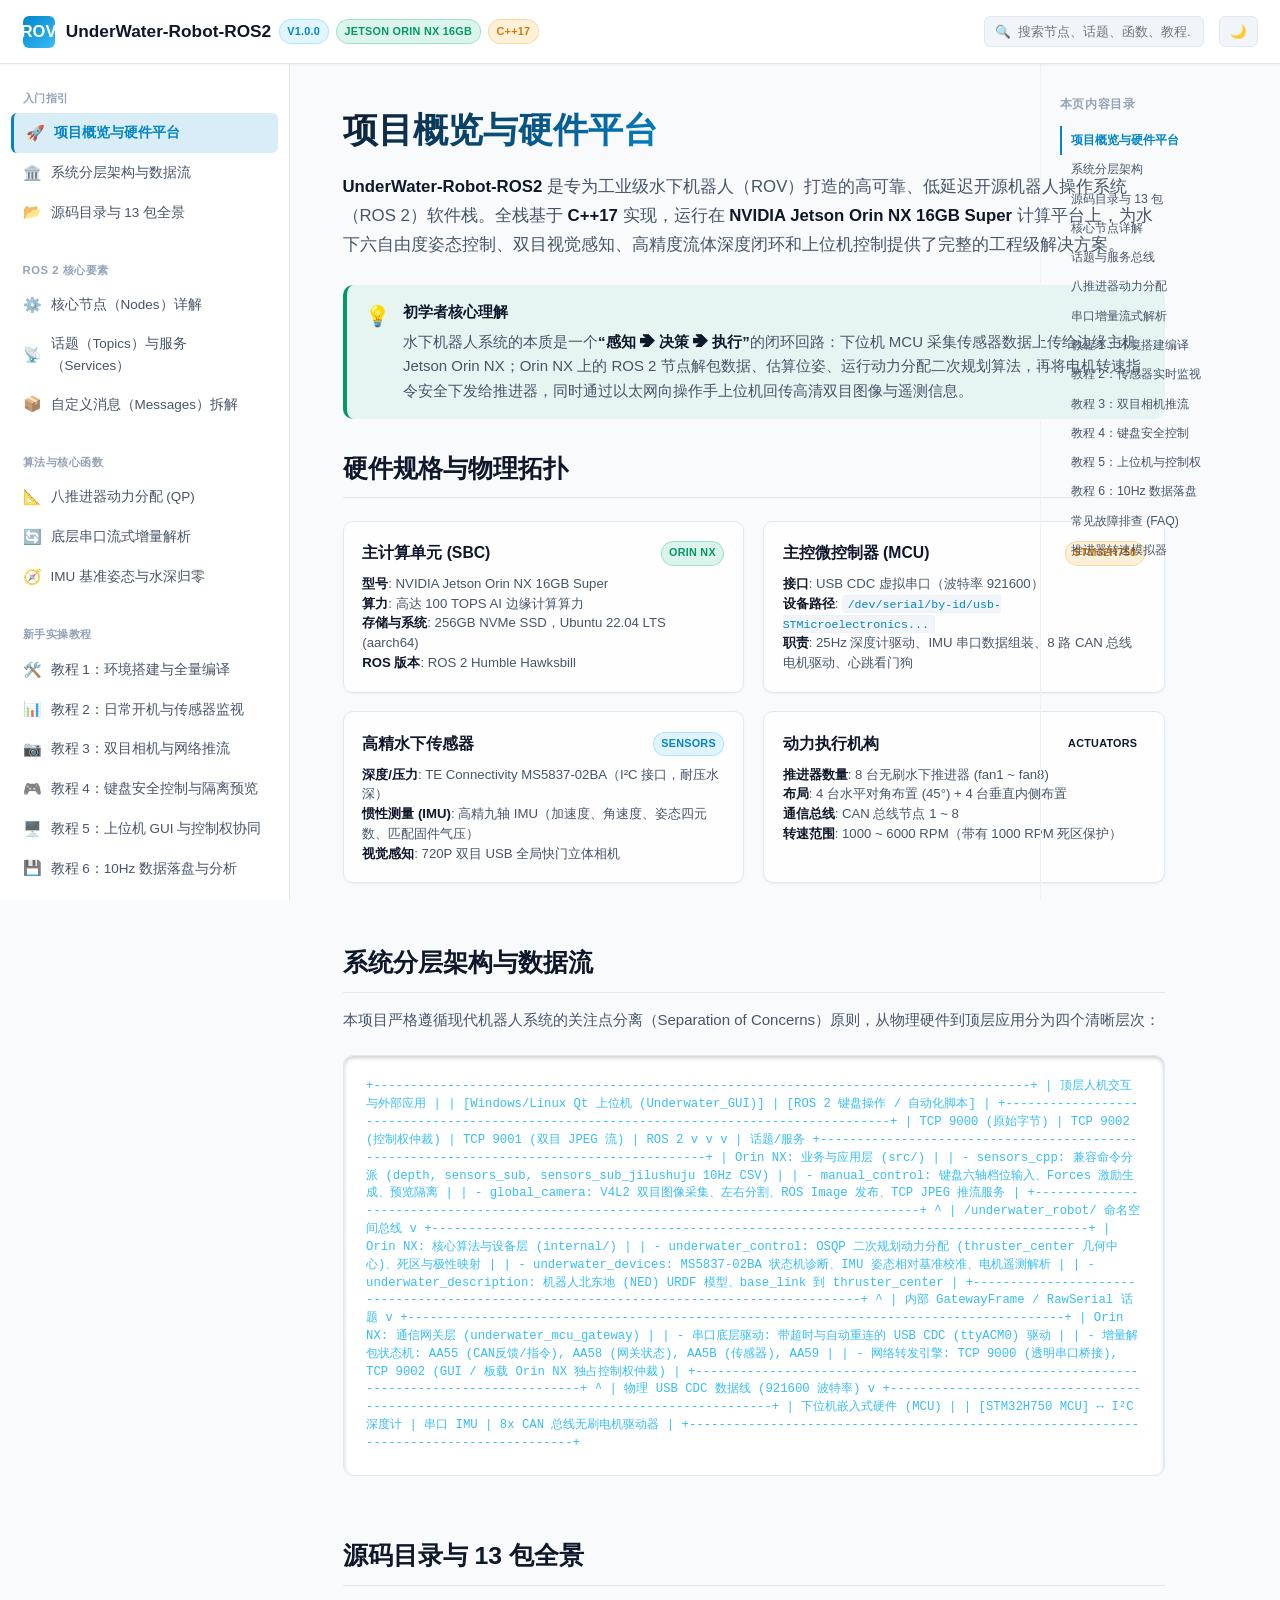
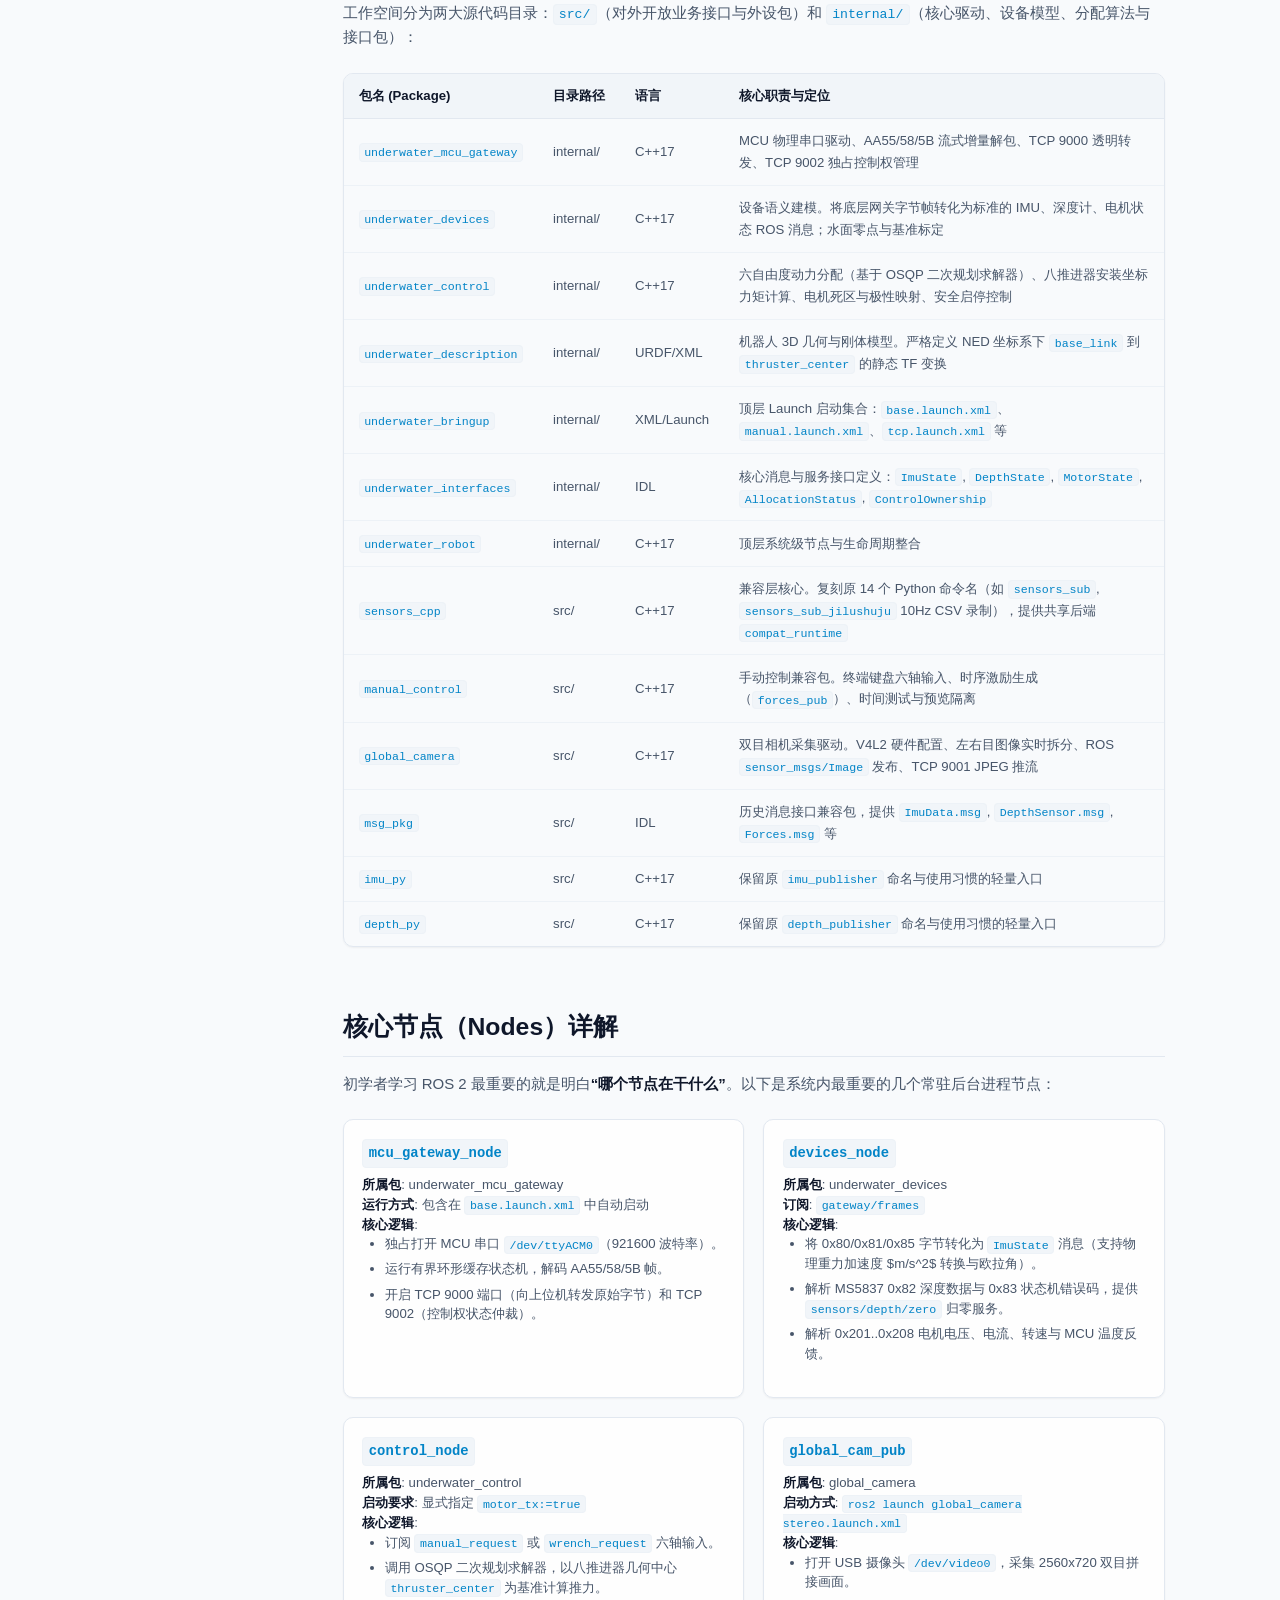
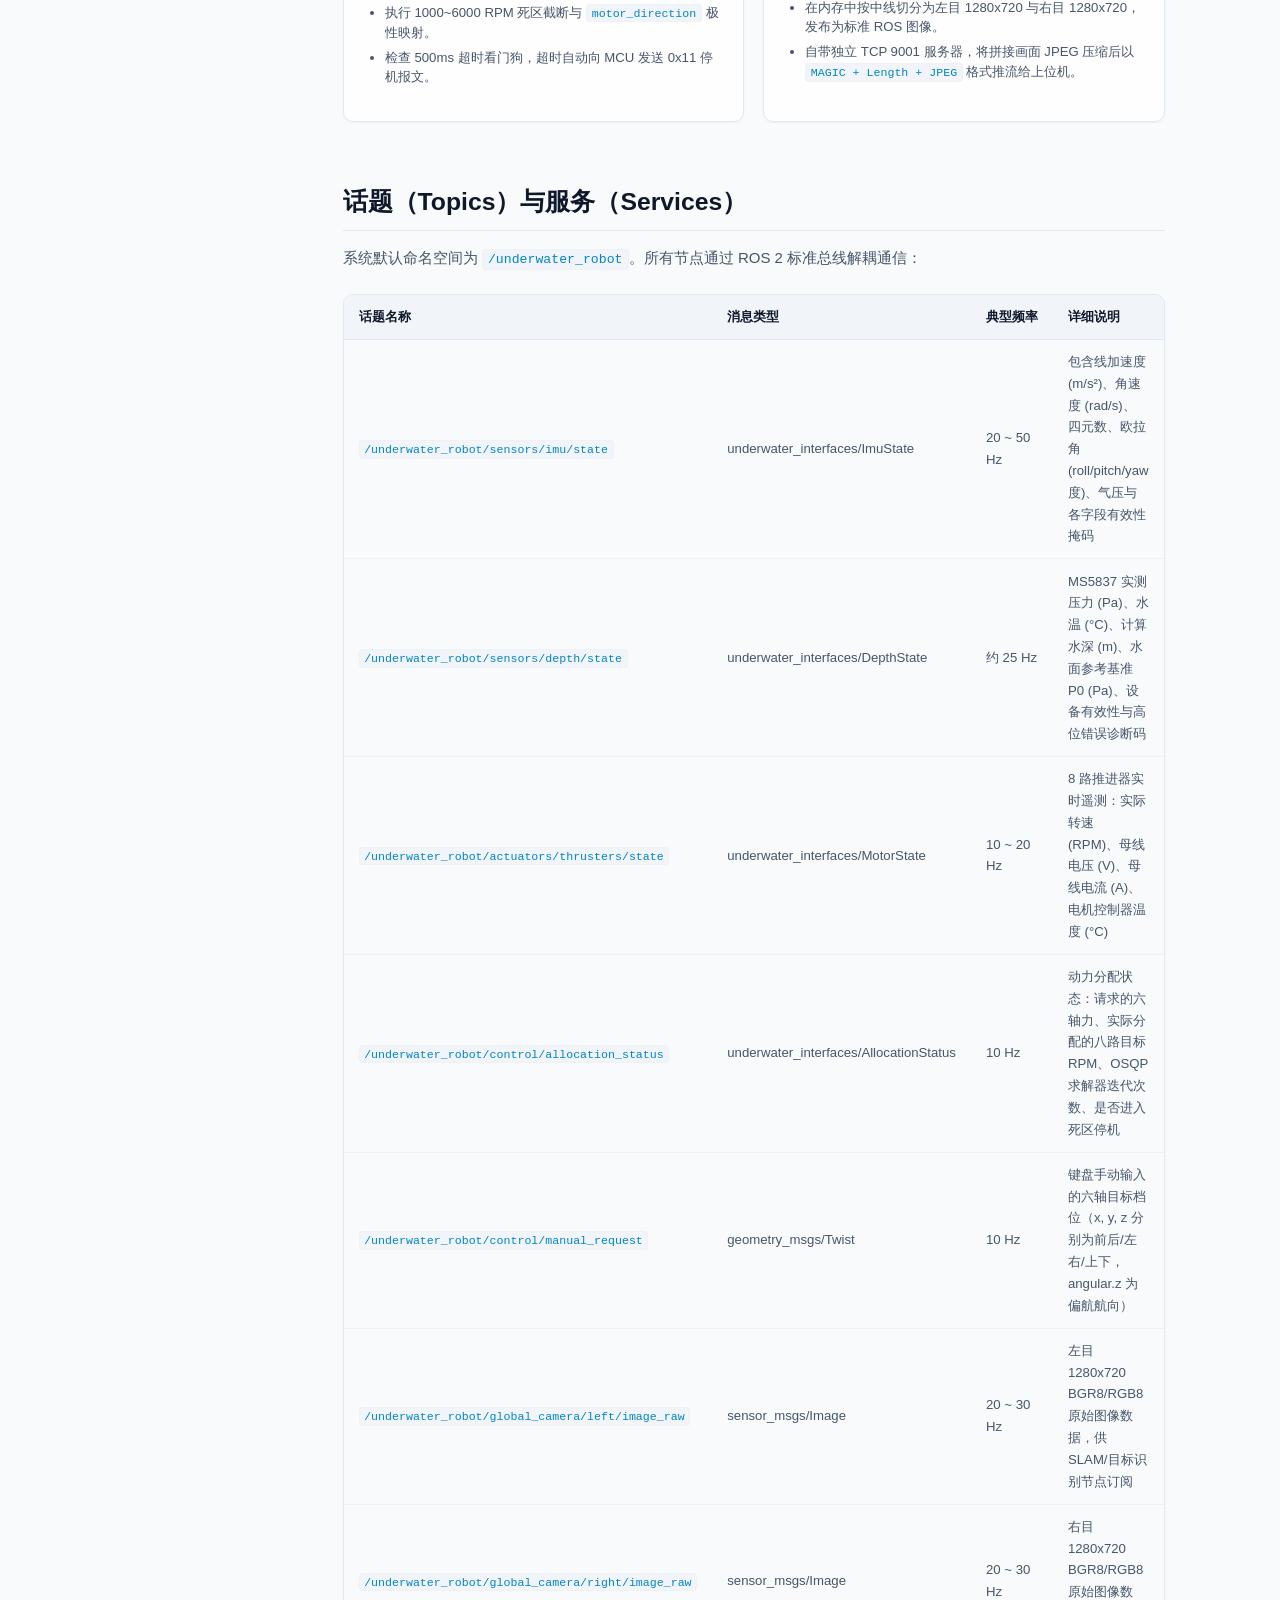
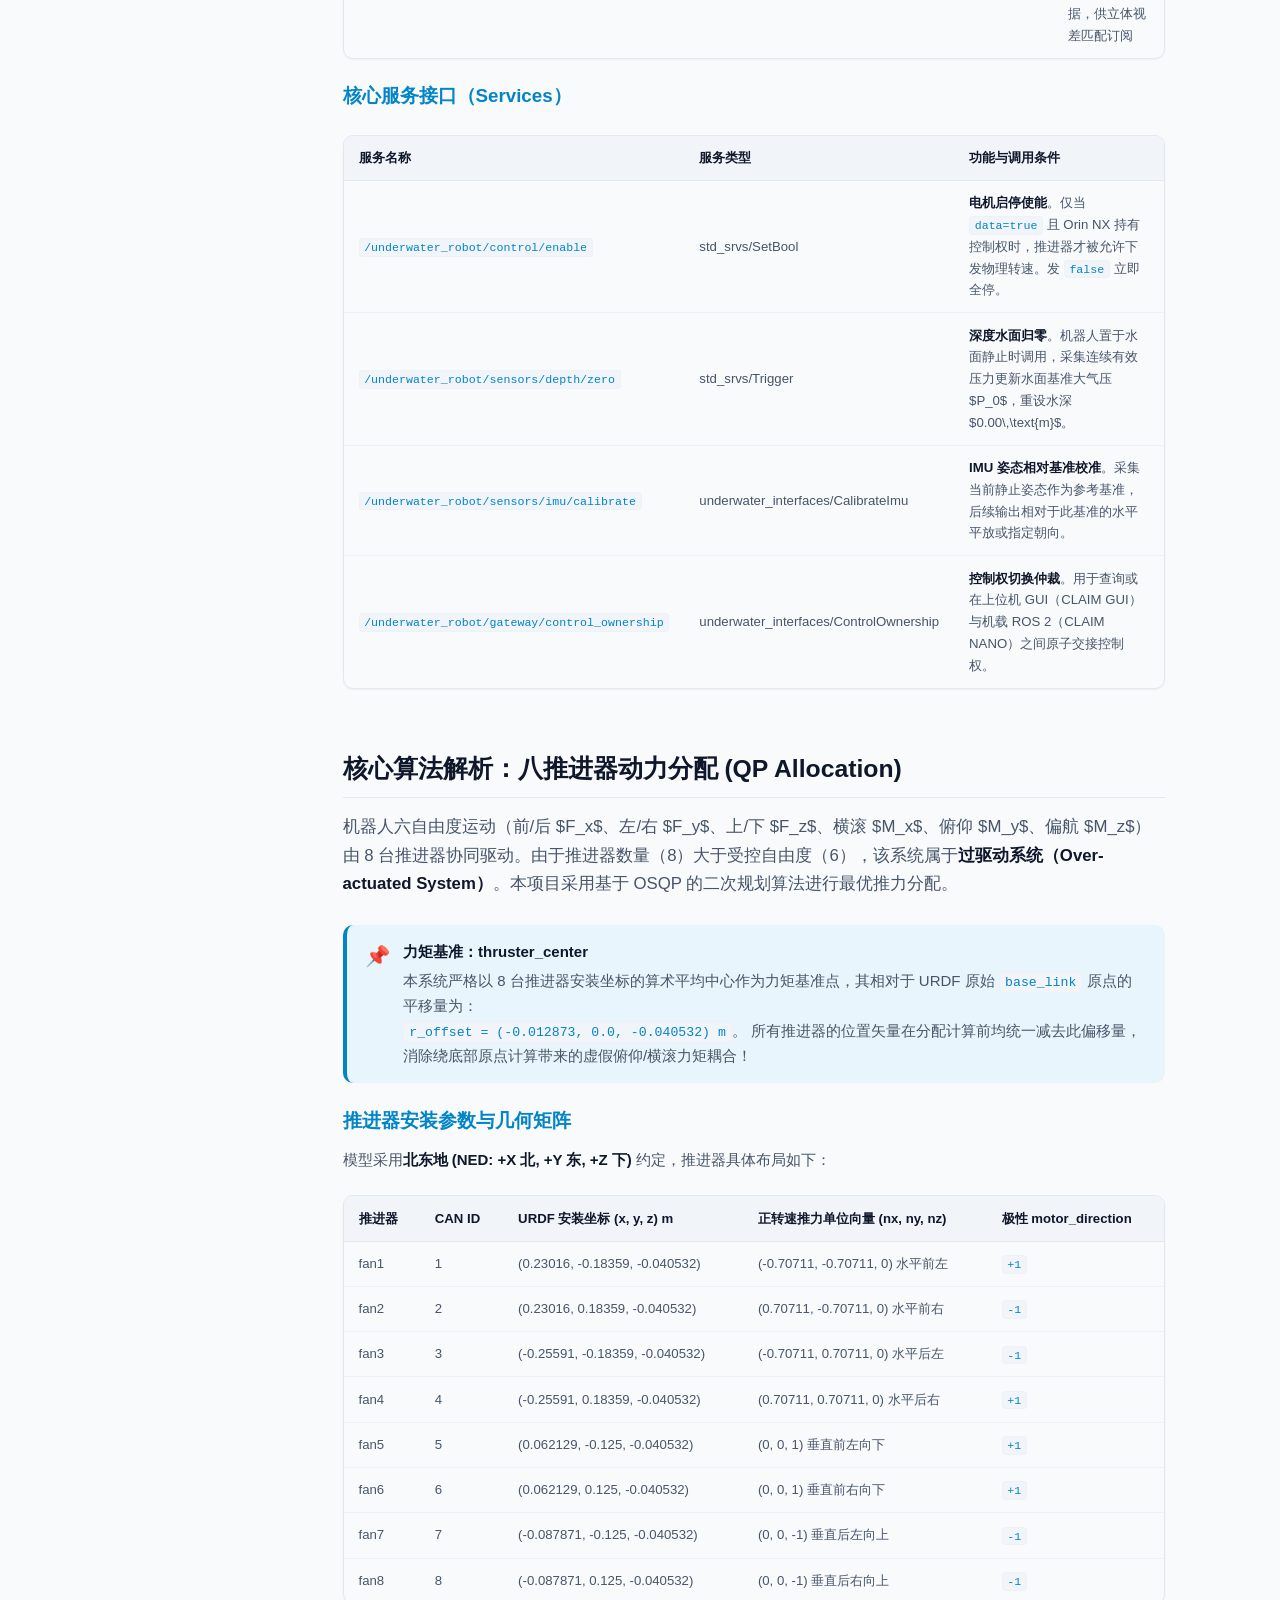
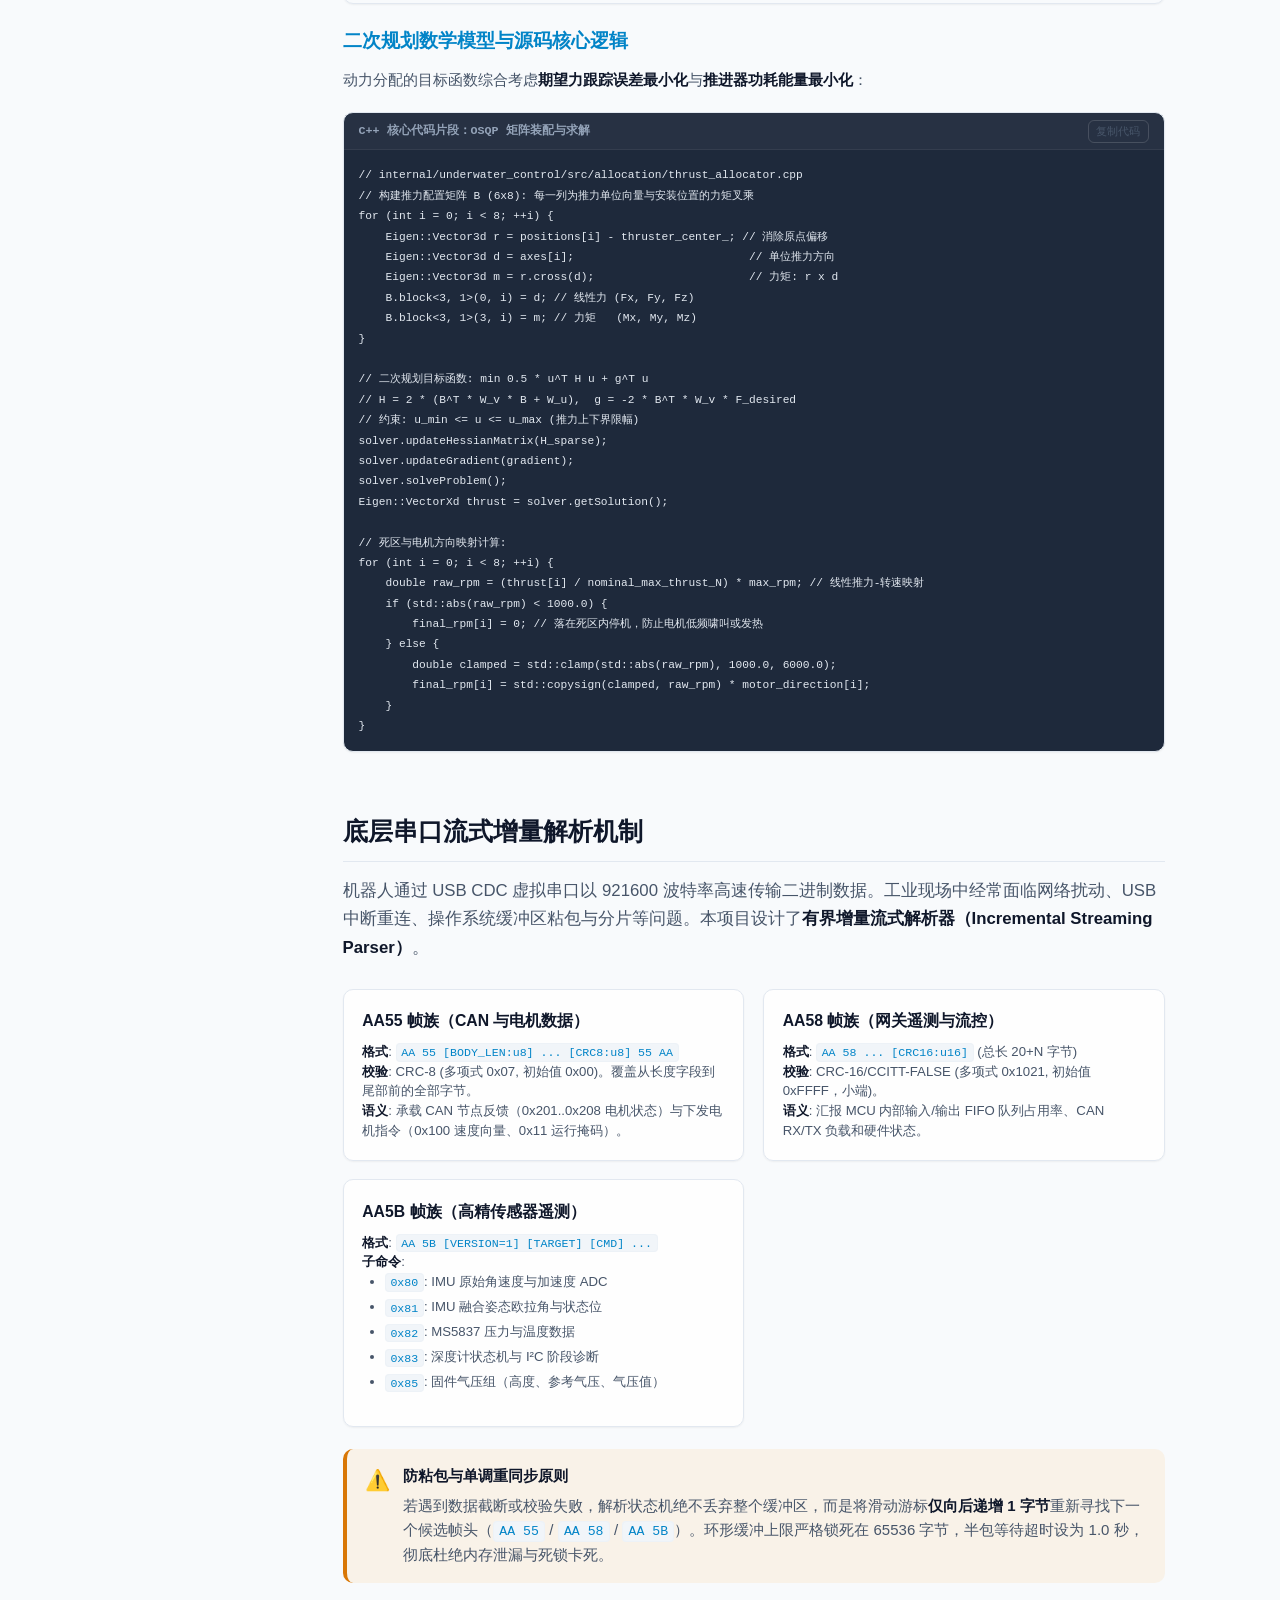
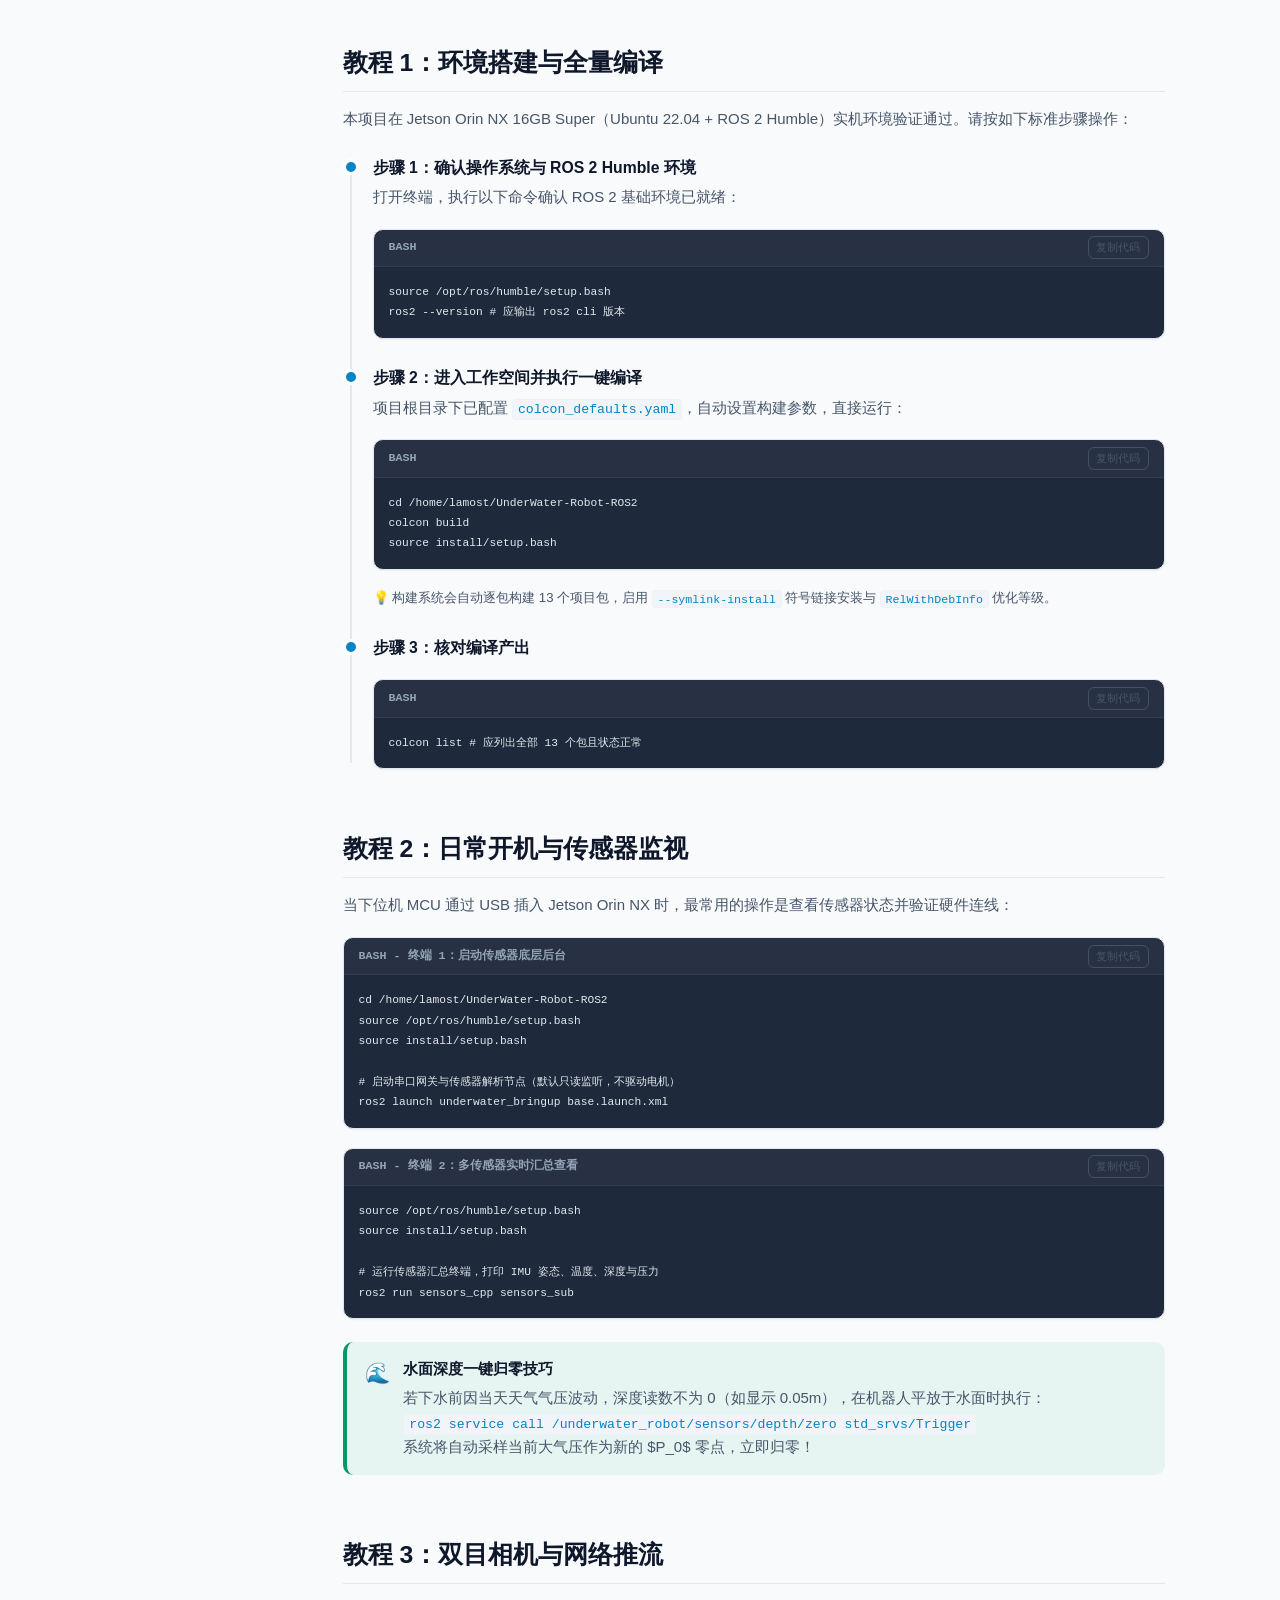
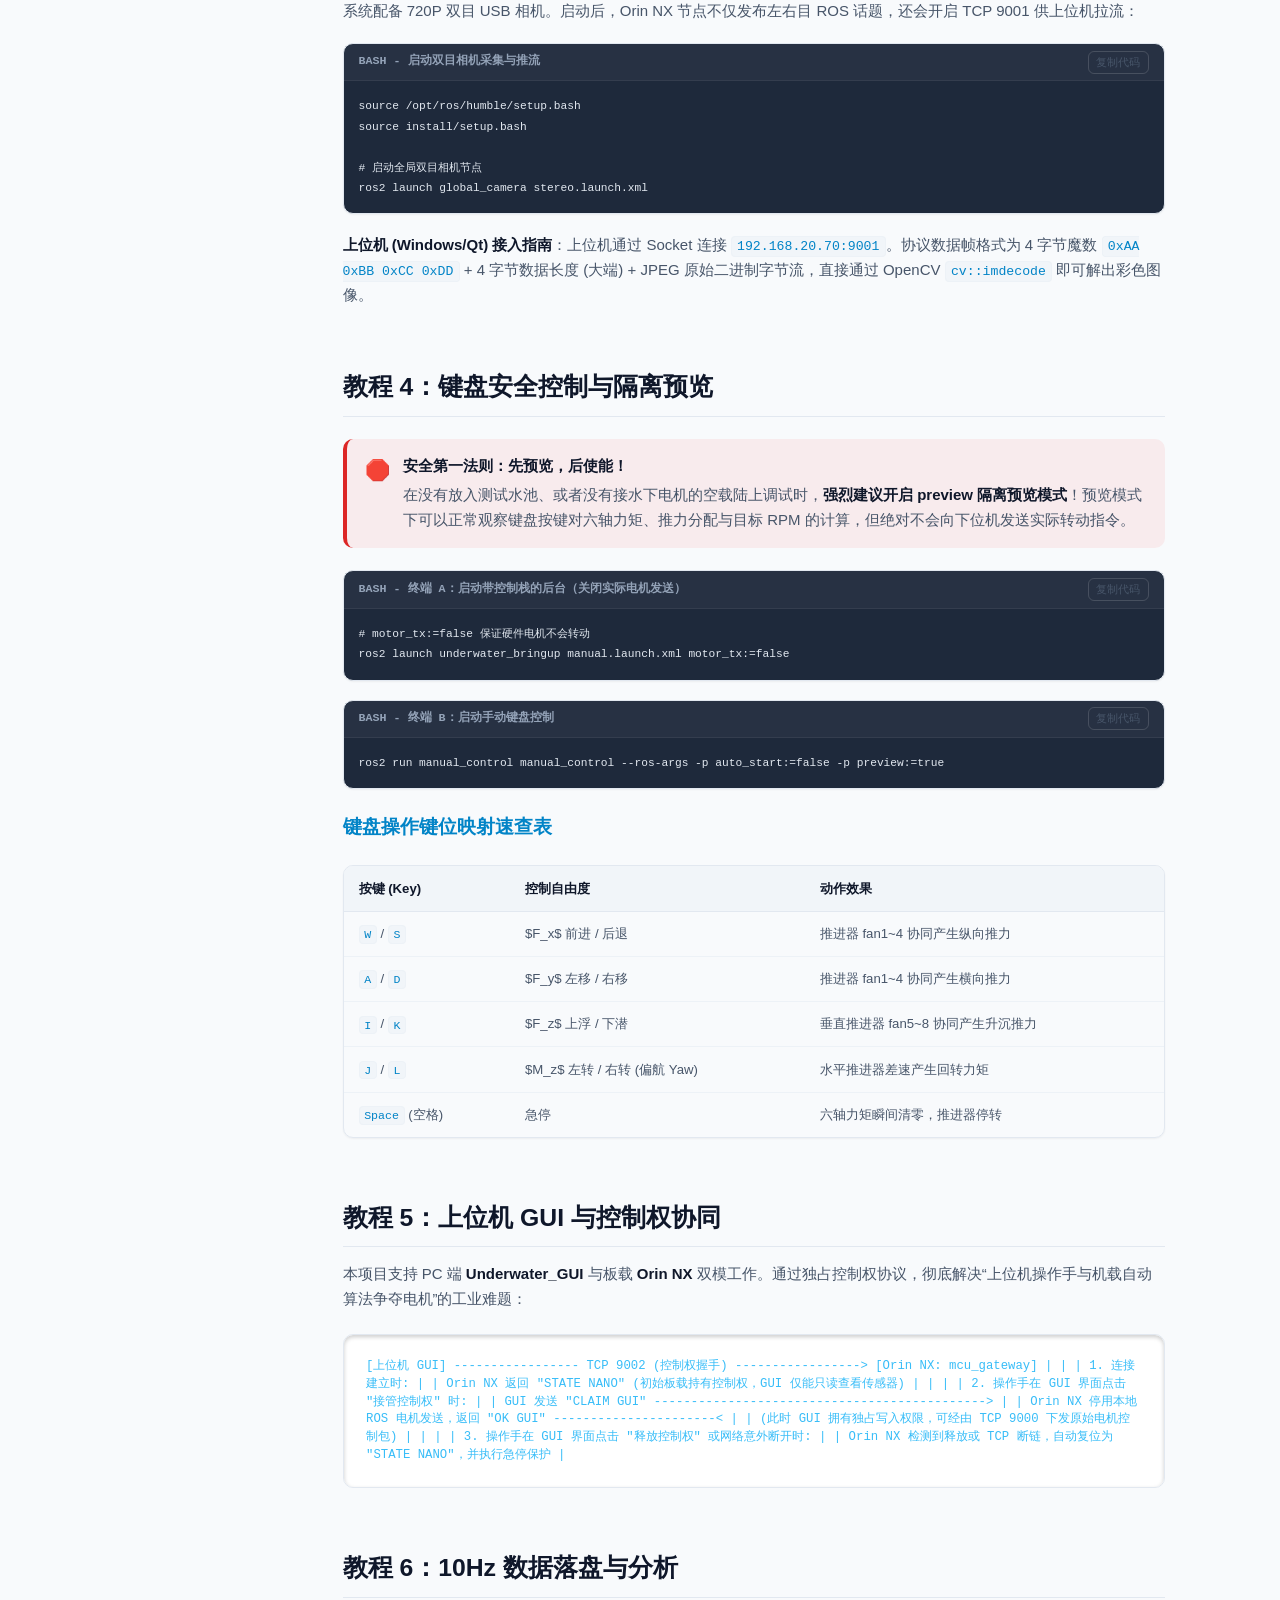
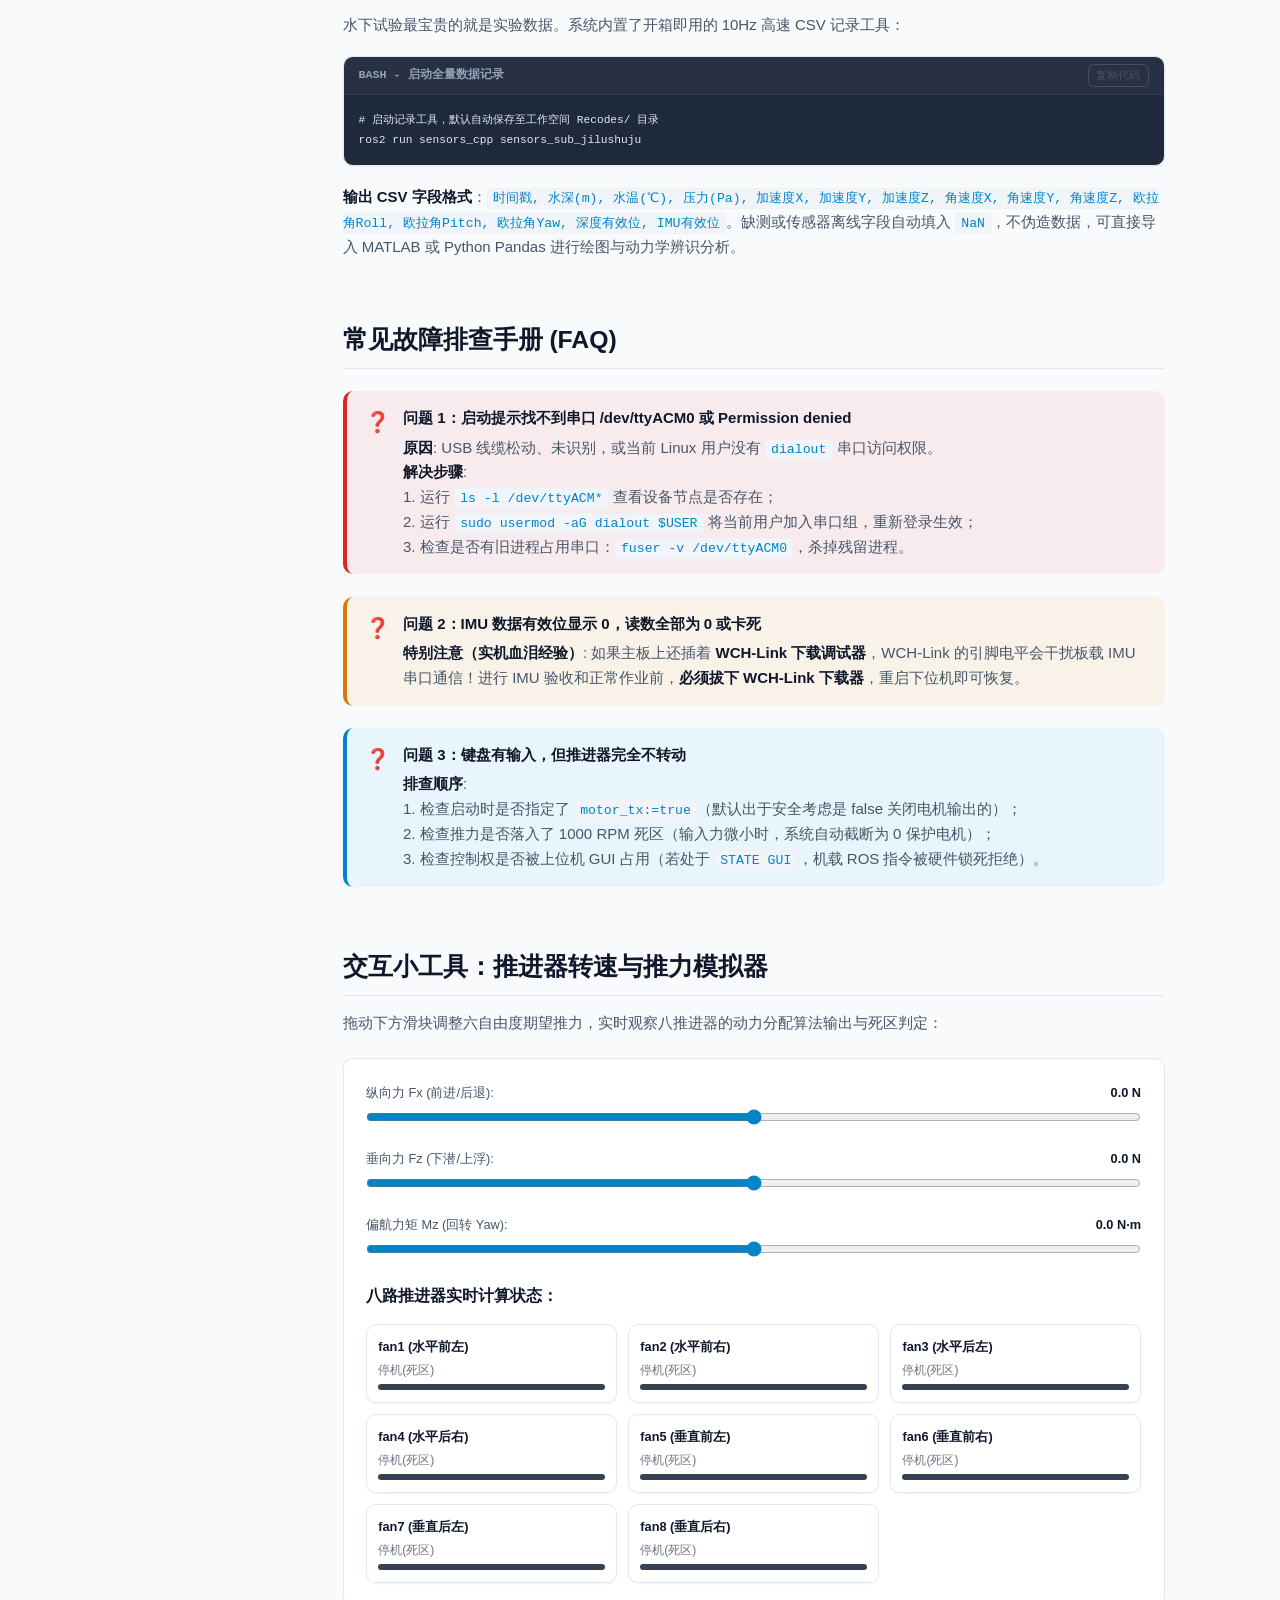
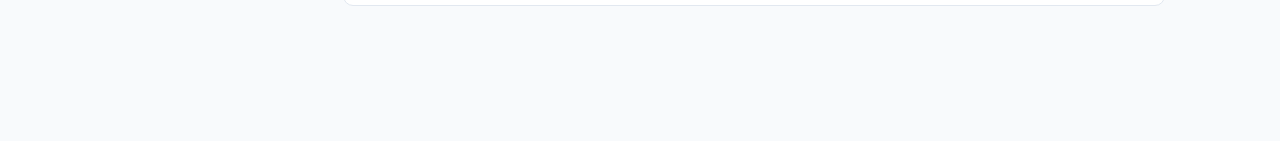
==== doc/index.html @ ed0e6196 "文档：新增 doc 目录初学者网页版全景说明与交互指南" ====
<!DOCTYPE html>
<html lang="zh-CN" data-theme="dark">
<head>
  <meta charset="UTF-8">
  <meta name="viewport" content="width=device-width, initial-scale=1.0">
  <title>UnderWater-Robot-ROS2 水下机器人开发与架构全景指南</title>
  <link rel="stylesheet" href="style.css">
</head>
<body>

  <!-- 顶部导航条 -->
  <header class="top-header">
    <div class="brand-section">
      <button class="menu-toggle" id="menuToggle" aria-label="切换菜单">☰</button>
      <div class="brand-logo">ROV</div>
      <div class="brand-title">
        <span>UnderWater-Robot-ROS2</span>
        <span class="badge badge-version">v1.0.0</span>
        <span class="badge badge-hardware">Jetson Orin NX 16GB</span>
        <span class="badge badge-cpp">C++17</span>
      </div>
    </div>
    
    <div class="header-actions">
      <div class="search-box">
        <span class="search-icon">🔍</span>
        <input type="text" id="searchInput" class="search-input" placeholder="搜索节点、话题、函数、教程...">
      </div>
      <button class="theme-toggle" id="themeToggle" title="切换模式">☀️</button>
    </div>
  </header>

  <!-- 主体容器 -->
  <div class="app-container">
    
    <!-- 左侧侧边栏导航 -->
    <nav class="sidebar" id="sidebar">
      <div class="nav-group">
        <div class="nav-group-title">入门指引</div>
        <a href="#overview" class="nav-item active"><span class="nav-item-icon">🚀</span> 项目概览与硬件平台</a>
        <a href="#architecture" class="nav-item"><span class="nav-item-icon">🏛️</span> 系统分层架构与数据流</a>
        <a href="#workspace" class="nav-item"><span class="nav-item-icon">📂</span> 源码目录与 13 包全景</a>
      </div>

      <div class="nav-group">
        <div class="nav-group-title">ROS 2 核心要素</div>
        <a href="#nodes" class="nav-item"><span class="nav-item-icon">⚙️</span> 核心节点（Nodes）详解</a>
        <a href="#topics-services" class="nav-item"><span class="nav-item-icon">📡</span> 话题（Topics）与服务（Services）</a>
        <a href="#messages" class="nav-item"><span class="nav-item-icon">📦</span> 自定义消息（Messages）拆解</a>
      </div>

      <div class="nav-group">
        <div class="nav-group-title">算法与核心函数</div>
        <a href="#algorithms-alloc" class="nav-item"><span class="nav-item-icon">📐</span> 八推进器动力分配 (QP)</a>
        <a href="#algorithms-protocol" class="nav-item"><span class="nav-item-icon">🔄</span> 底层串口流式增量解析</a>
        <a href="#algorithms-imu-depth" class="nav-item"><span class="nav-item-icon">🧭</span> IMU 基准姿态与水深归零</a>
      </div>

      <div class="nav-group">
        <div class="nav-group-title">新手实操教程</div>
        <a href="#tutorial-setup" class="nav-item"><span class="nav-item-icon">🛠️</span> 教程 1：环境搭建与全量编译</a>
        <a href="#tutorial-sensors" class="nav-item"><span class="nav-item-icon">📊</span> 教程 2：日常开机与传感器监视</a>
        <a href="#tutorial-camera" class="nav-item"><span class="nav-item-icon">📷</span> 教程 3：双目相机与网络推流</a>
        <a href="#tutorial-control" class="nav-item"><span class="nav-item-icon">🎮</span> 教程 4：键盘安全控制与隔离预览</a>
        <a href="#tutorial-gui-tcp" class="nav-item"><span class="nav-item-icon">🖥️</span> 教程 5：上位机 GUI 与控制权协同</a>
        <a href="#tutorial-recording" class="nav-item"><span class="nav-item-icon">💾</span> 教程 6：10Hz 数据落盘与分析</a>
      </div>

      <div class="nav-group">
        <div class="nav-group-title">工程工具与排障</div>
        <a href="#troubleshooting" class="nav-item"><span class="nav-item-icon">🚨</span> 常见故障排查手册 (FAQ)</a>
        <a href="#simulator" class="nav-item"><span class="nav-item-icon">🎛️</span> 推进器转速与推力模拟器</a>
      </div>
    </nav>

    <!-- 中间主体内容区 -->
    <main class="main-content">
      
      <!-- 1. 项目概览 -->
      <section id="overview" class="doc-section">
        <h1 class="doc-title">项目概览与硬件平台</h1>
        <p class="lead-p">
          <strong>UnderWater-Robot-ROS2</strong> 是专为工业级水下机器人（ROV）打造的高可靠、低延迟开源机器人操作系统（ROS 2）软件栈。全栈基于 <strong>C++17</strong> 实现，运行在 <strong>NVIDIA Jetson Orin NX 16GB Super</strong> 计算平台上，为水下六自由度姿态控制、双目视觉感知、高精度流体深度闭环和上位机控制提供了完整的工程级解决方案。
        </p>

        <div class="callout tip">
          <div class="callout-icon">💡</div>
          <div class="callout-content">
            <div class="callout-title">初学者核心理解</div>
            <p>
              水下机器人系统的本质是一个<strong>“感知 ➔ 决策 ➔ 执行”</strong>的闭环回路：下位机 MCU 采集传感器数据上传给边缘主机 Jetson Orin NX；Orin NX 上的 ROS 2 节点解包数据、估算位姿、运行动力分配二次规划算法，再将电机转速指令安全下发给推进器，同时通过以太网向操作手上位机回传高清双目图像与遥测信息。
            </p>
          </div>
        </div>

        <h2>硬件规格与物理拓扑</h2>
        <div class="card-grid">
          <div class="card">
            <div class="card-title">主计算单元 (SBC) <span class="badge badge-hardware">Orin NX</span></div>
            <div class="card-desc">
              <strong>型号</strong>: NVIDIA Jetson Orin NX 16GB Super<br>
              <strong>算力</strong>: 高达 100 TOPS AI 边缘计算算力<br>
              <strong>存储与系统</strong>: 256GB NVMe SSD，Ubuntu 22.04 LTS (aarch64)<br>
              <strong>ROS 版本</strong>: ROS 2 Humble Hawksbill
            </div>
          </div>
          <div class="card">
            <div class="card-title">主控微控制器 (MCU) <span class="badge badge-cpp">STM32H750</span></div>
            <div class="card-desc">
              <strong>接口</strong>: USB CDC 虚拟串口（波特率 921600）<br>
              <strong>设备路径</strong>: <code>/dev/serial/by-id/usb-STMicroelectronics...</code><br>
              <strong>职责</strong>: 25Hz 深度计驱动、IMU 串口数据组装、8 路 CAN 总线电机驱动、心跳看门狗
            </div>
          </div>
          <div class="card">
            <div class="card-title">高精水下传感器 <span class="badge badge-version">Sensors</span></div>
            <div class="card-desc">
              <strong>深度/压力</strong>: TE Connectivity MS5837-02BA（I²C 接口，耐压水深）<br>
              <strong>惯性测量 (IMU)</strong>: 高精九轴 IMU（加速度、角速度、姿态四元数、匹配固件气压）<br>
              <strong>视觉感知</strong>: 720P 双目 USB 全局快门立体相机
            </div>
          </div>
          <div class="card">
            <div class="card-title">动力执行机构 <span class="badge badge-warning">Actuators</span></div>
            <div class="card-desc">
              <strong>推进器数量</strong>: 8 台无刷水下推进器 (fan1 ~ fan8)<br>
              <strong>布局</strong>: 4 台水平对角布置 (45°) + 4 台垂直内侧布置<br>
              <strong>通信总线</strong>: CAN 总线节点 1 ~ 8<br>
              <strong>转速范围</strong>: 1000 ~ 6000 RPM（带有 1000 RPM 死区保护）
            </div>
          </div>
        </div>
      </section>

      <!-- 2. 系统分层架构与数据流 -->
      <section id="architecture" class="doc-section">
        <h2>系统分层架构与数据流</h2>
        <p>本项目严格遵循现代机器人系统的关注点分离（Separation of Concerns）原则，从物理硬件到顶层应用分为四个清晰层次：</p>

        <div class="diagram-box">
+-----------------------------------------------------------------------------------------+
|                                顶层人机交互与外部应用                                    |
|   [Windows/Linux Qt 上位机 (Underwater_GUI)]   |   [ROS 2 键盘操作 / 自动化脚本]          |
+-----------------------------------------------------------------------------------------+
       | TCP 9000 (原始字节)   | TCP 9002 (控制权仲裁)   | TCP 9001 (双目 JPEG 流)      | ROS 2
       v                       v                         v                              | 话题/服务
+-----------------------------------------------------------------------------------------+
|                               Orin NX: 业务与应用层 (src/)                              |
|  - sensors_cpp: 兼容命令分派 (depth, sensors_sub, sensors_sub_jilushuju 10Hz CSV)       |
|  - manual_control: 键盘六轴档位输入、Forces 激励生成、预览隔离                         |
|  - global_camera: V4L2 双目图像采集、左右分割、ROS Image 发布、TCP JPEG 推流服务         |
+-----------------------------------------------------------------------------------------+
                                       ^
                                       | /underwater_robot/ 命名空间总线
                                       v
+-----------------------------------------------------------------------------------------+
|                            Orin NX: 核心算法与设备层 (internal/)                        |
|  - underwater_control: OSQP 二次规划动力分配 (thruster_center 几何中心)、死区与极性映射  |
|  - underwater_devices: MS5837-02BA 状态机诊断、IMU 姿态相对基准校准、电机遥测解析     |
|  - underwater_description: 机器人北东地 (NED) URDF 模型、base_link 到 thruster_center   |
+-----------------------------------------------------------------------------------------+
                                       ^
                                       | 内部 GatewayFrame / RawSerial 话题
                                       v
+-----------------------------------------------------------------------------------------+
|                        Orin NX: 通信网关层 (underwater_mcu_gateway)                     |
|  - 串口底层驱动: 带超时与自动重连的 USB CDC (ttyACM0) 驱动                              |
|  - 增量解包状态机: AA55 (CAN反馈/指令), AA58 (网关状态), AA5B (传感器), AA59            |
|  - 网络转发引擎: TCP 9000 (透明串口桥接), TCP 9002 (GUI / 板载 Orin NX 独占控制权仲裁)   |
+-----------------------------------------------------------------------------------------+
                                       ^
                                       | 物理 USB CDC 数据线 (921600 波特率)
                                       v
+-----------------------------------------------------------------------------------------+
|                                 下位机嵌入式硬件 (MCU)                                  |
|   [STM32H750 MCU] ↔ I²C 深度计 | 串口 IMU | 8x CAN 总线无刷电机驱动器                   |
+-----------------------------------------------------------------------------------------+
        </div>
      </section>

      <!-- 3. 源码目录与 13 包全景 -->
      <section id="workspace" class="doc-section">
        <h2>源码目录与 13 包全景</h2>
        <p>工作空间分为两大源代码目录：<code>src/</code>（对外开放业务接口与外设包）和 <code>internal/</code>（核心驱动、设备模型、分配算法与接口包）：</p>

        <div class="table-container">
          <table>
            <thead>
              <tr>
                <th>包名 (Package)</th>
                <th>目录路径</th>
                <th>语言</th>
                <th>核心职责与定位</th>
              </tr>
            </thead>
            <tbody>
              <tr>
                <td><code>underwater_mcu_gateway</code></td>
                <td>internal/</td>
                <td>C++17</td>
                <td>MCU 物理串口驱动、AA55/58/5B 流式增量解包、TCP 9000 透明转发、TCP 9002 独占控制权管理</td>
              </tr>
              <tr>
                <td><code>underwater_devices</code></td>
                <td>internal/</td>
                <td>C++17</td>
                <td>设备语义建模。将底层网关字节帧转化为标准的 IMU、深度计、电机状态 ROS 消息；水面零点与基准标定</td>
              </tr>
              <tr>
                <td><code>underwater_control</code></td>
                <td>internal/</td>
                <td>C++17</td>
                <td>六自由度动力分配（基于 OSQP 二次规划求解器）、八推进器安装坐标力矩计算、电机死区与极性映射、安全启停控制</td>
              </tr>
              <tr>
                <td><code>underwater_description</code></td>
                <td>internal/</td>
                <td>URDF/XML</td>
                <td>机器人 3D 几何与刚体模型。严格定义 NED 坐标系下 <code>base_link</code> 到 <code>thruster_center</code> 的静态 TF 变换</td>
              </tr>
              <tr>
                <td><code>underwater_bringup</code></td>
                <td>internal/</td>
                <td>XML/Launch</td>
                <td>顶层 Launch 启动集合：<code>base.launch.xml</code>、<code>manual.launch.xml</code>、<code>tcp.launch.xml</code> 等</td>
              </tr>
              <tr>
                <td><code>underwater_interfaces</code></td>
                <td>internal/</td>
                <td>IDL</td>
                <td>核心消息与服务接口定义：<code>ImuState</code>, <code>DepthState</code>, <code>MotorState</code>, <code>AllocationStatus</code>, <code>ControlOwnership</code></td>
              </tr>
              <tr>
                <td><code>underwater_robot</code></td>
                <td>internal/</td>
                <td>C++17</td>
                <td>顶层系统级节点与生命周期整合</td>
              </tr>
              <tr>
                <td><code>sensors_cpp</code></td>
                <td>src/</td>
                <td>C++17</td>
                <td>兼容层核心。复刻原 14 个 Python 命令名（如 <code>sensors_sub</code>, <code>sensors_sub_jilushuju</code> 10Hz CSV 录制），提供共享后端 <code>compat_runtime</code></td>
              </tr>
              <tr>
                <td><code>manual_control</code></td>
                <td>src/</td>
                <td>C++17</td>
                <td>手动控制兼容包。终端键盘六轴输入、时序激励生成（<code>forces_pub</code>）、时间测试与预览隔离</td>
              </tr>
              <tr>
                <td><code>global_camera</code></td>
                <td>src/</td>
                <td>C++17</td>
                <td>双目相机采集驱动。V4L2 硬件配置、左右目图像实时拆分、ROS <code>sensor_msgs/Image</code> 发布、TCP 9001 JPEG 推流</td>
              </tr>
              <tr>
                <td><code>msg_pkg</code></td>
                <td>src/</td>
                <td>IDL</td>
                <td>历史消息接口兼容包，提供 <code>ImuData.msg</code>, <code>DepthSensor.msg</code>, <code>Forces.msg</code> 等</td>
              </tr>
              <tr>
                <td><code>imu_py</code></td>
                <td>src/</td>
                <td>C++17</td>
                <td>保留原 <code>imu_publisher</code> 命名与使用习惯的轻量入口</td>
              </tr>
              <tr>
                <td><code>depth_py</code></td>
                <td>src/</td>
                <td>C++17</td>
                <td>保留原 <code>depth_publisher</code> 命名与使用习惯的轻量入口</td>
              </tr>
            </tbody>
          </table>
        </div>
      </section>

      <!-- 4. 核心节点详解 -->
      <section id="nodes" class="doc-section">
        <h2>核心节点（Nodes）详解</h2>
        <p>初学者学习 ROS 2 最重要的就是明白<strong>“哪个节点在干什么”</strong>。以下是系统内最重要的几个常驻后台进程节点：</p>

        <div class="card-grid">
          <div class="card">
            <div class="card-title"><code>mcu_gateway_node</code></div>
            <div class="card-desc">
              <strong>所属包</strong>: underwater_mcu_gateway<br>
              <strong>运行方式</strong>: 包含在 <code>base.launch.xml</code> 中自动启动<br>
              <strong>核心逻辑</strong>:
              <ul>
                <li>独占打开 MCU 串口 <code>/dev/ttyACM0</code>（921600 波特率）。</li>
                <li>运行有界环形缓存状态机，解码 AA55/58/5B 帧。</li>
                <li>开启 TCP 9000 端口（向上位机转发原始字节）和 TCP 9002（控制权状态仲裁）。</li>
              </ul>
            </div>
          </div>

          <div class="card">
            <div class="card-title"><code>devices_node</code></div>
            <div class="card-desc">
              <strong>所属包</strong>: underwater_devices<br>
              <strong>订阅</strong>: <code>gateway/frames</code><br>
              <strong>核心逻辑</strong>:
              <ul>
                <li>将 0x80/0x81/0x85 字节转化为 <code>ImuState</code> 消息（支持物理重力加速度 $m/s^2$ 转换与欧拉角）。</li>
                <li>解析 MS5837 0x82 深度数据与 0x83 状态机错误码，提供 <code>sensors/depth/zero</code> 归零服务。</li>
                <li>解析 0x201..0x208 电机电压、电流、转速与 MCU 温度反馈。</li>
              </ul>
            </div>
          </div>

          <div class="card">
            <div class="card-title"><code>control_node</code></div>
            <div class="card-desc">
              <strong>所属包</strong>: underwater_control<br>
              <strong>启动要求</strong>: 显式指定 <code>motor_tx:=true</code><br>
              <strong>核心逻辑</strong>:
              <ul>
                <li>订阅 <code>manual_request</code> 或 <code>wrench_request</code> 六轴输入。</li>
                <li>调用 OSQP 二次规划求解器，以八推进器几何中心 <code>thruster_center</code> 为基准计算推力。</li>
                <li>执行 1000~6000 RPM 死区截断与 <code>motor_direction</code> 极性映射。</li>
                <li>检查 500ms 超时看门狗，超时自动向 MCU 发送 0x11 停机报文。</li>
              </ul>
            </div>
          </div>

          <div class="card">
            <div class="card-title"><code>global_cam_pub</code></div>
            <div class="card-desc">
              <strong>所属包</strong>: global_camera<br>
              <strong>启动方式</strong>: <code>ros2 launch global_camera stereo.launch.xml</code><br>
              <strong>核心逻辑</strong>:
              <ul>
                <li>打开 USB 摄像头 <code>/dev/video0</code>，采集 2560x720 双目拼接画面。</li>
                <li>在内存中按中线切分为左目 1280x720 与右目 1280x720，发布为标准 ROS 图像。</li>
                <li>自带独立 TCP 9001 服务器，将拼接画面 JPEG 压缩后以 <code>MAGIC + Length + JPEG</code> 格式推流给上位机。</li>
              </ul>
            </div>
          </div>
        </div>
      </section>

      <!-- 5. 话题与服务总线 -->
      <section id="topics-services" class="doc-section">
        <h2>话题（Topics）与服务（Services）</h2>
        <p>系统默认命名空间为 <code>/underwater_robot</code>。所有节点通过 ROS 2 标准总线解耦通信：</p>

        <div class="table-container">
          <table>
            <thead>
              <tr>
                <th>话题名称</th>
                <th>消息类型</th>
                <th>典型频率</th>
                <th>详细说明</th>
              </tr>
            </thead>
            <tbody>
              <tr>
                <td><code>/underwater_robot/sensors/imu/state</code></td>
                <td>underwater_interfaces/ImuState</td>
                <td>20 ~ 50 Hz</td>
                <td>包含线加速度 (m/s²)、角速度 (rad/s)、四元数、欧拉角 (roll/pitch/yaw 度)、气压与各字段有效性掩码</td>
              </tr>
              <tr>
                <td><code>/underwater_robot/sensors/depth/state</code></td>
                <td>underwater_interfaces/DepthState</td>
                <td>约 25 Hz</td>
                <td>MS5837 实测压力 (Pa)、水温 (°C)、计算水深 (m)、水面参考基准 P0 (Pa)、设备有效性与高位错误诊断码</td>
              </tr>
              <tr>
                <td><code>/underwater_robot/actuators/thrusters/state</code></td>
                <td>underwater_interfaces/MotorState</td>
                <td>10 ~ 20 Hz</td>
                <td>8 路推进器实时遥测：实际转速 (RPM)、母线电压 (V)、母线电流 (A)、电机控制器温度 (°C)</td>
              </tr>
              <tr>
                <td><code>/underwater_robot/control/allocation_status</code></td>
                <td>underwater_interfaces/AllocationStatus</td>
                <td>10 Hz</td>
                <td>动力分配状态：请求的六轴力、实际分配的八路目标 RPM、OSQP 求解器迭代次数、是否进入死区停机</td>
              </tr>
              <tr>
                <td><code>/underwater_robot/control/manual_request</code></td>
                <td>geometry_msgs/Twist</td>
                <td>10 Hz</td>
                <td>键盘手动输入的六轴目标档位（x, y, z 分别为前后/左右/上下，angular.z 为偏航航向）</td>
              </tr>
              <tr>
                <td><code>/underwater_robot/global_camera/left/image_raw</code></td>
                <td>sensor_msgs/Image</td>
                <td>20 ~ 30 Hz</td>
                <td>左目 1280x720 BGR8/RGB8 原始图像数据，供 SLAM/目标识别节点订阅</td>
              </tr>
              <tr>
                <td><code>/underwater_robot/global_camera/right/image_raw</code></td>
                <td>sensor_msgs/Image</td>
                <td>20 ~ 30 Hz</td>
                <td>右目 1280x720 BGR8/RGB8 原始图像数据，供立体视差匹配订阅</td>
              </tr>
            </tbody>
          </table>
        </div>

        <h3>核心服务接口（Services）</h3>
        <div class="table-container">
          <table>
            <thead>
              <tr>
                <th>服务名称</th>
                <th>服务类型</th>
                <th>功能与调用条件</th>
              </tr>
            </thead>
            <tbody>
              <tr>
                <td><code>/underwater_robot/control/enable</code></td>
                <td>std_srvs/SetBool</td>
                <td><strong>电机启停使能</strong>。仅当 <code>data=true</code> 且 Orin NX 持有控制权时，推进器才被允许下发物理转速。发 <code>false</code> 立即全停。</td>
              </tr>
              <tr>
                <td><code>/underwater_robot/sensors/depth/zero</code></td>
                <td>std_srvs/Trigger</td>
                <td><strong>深度水面归零</strong>。机器人置于水面静止时调用，采集连续有效压力更新水面基准大气压 $P_0$，重设水深 $0.00\,\text{m}$。</td>
              </tr>
              <tr>
                <td><code>/underwater_robot/sensors/imu/calibrate</code></td>
                <td>underwater_interfaces/CalibrateImu</td>
                <td><strong>IMU 姿态相对基准校准</strong>。采集当前静止姿态作为参考基准，后续输出相对于此基准的水平平放或指定朝向。</td>
              </tr>
              <tr>
                <td><code>/underwater_robot/gateway/control_ownership</code></td>
                <td>underwater_interfaces/ControlOwnership</td>
                <td><strong>控制权切换仲裁</strong>。用于查询或在上位机 GUI（CLAIM GUI）与机载 ROS 2（CLAIM NANO）之间原子交接控制权。</td>
              </tr>
            </tbody>
          </table>
        </div>
      </section>

      <!-- 6. 核心函数与算法深度解析 -->
      <section id="algorithms-alloc" class="doc-section">
        <h2>核心算法解析：八推进器动力分配 (QP Allocation)</h2>
        <p class="lead-p">
          机器人六自由度运动（前/后 $F_x$、左/右 $F_y$、上/下 $F_z$、横滚 $M_x$、俯仰 $M_y$、偏航 $M_z$）由 8 台推进器协同驱动。由于推进器数量（8）大于受控自由度（6），该系统属于<strong>过驱动系统（Over-actuated System）</strong>。本项目采用基于 OSQP 的二次规划算法进行最优推力分配。
        </p>

        <div class="callout info">
          <div class="callout-icon">📌</div>
          <div class="callout-content">
            <div class="callout-title">力矩基准：thruster_center</div>
            <p>
              本系统严格以 8 台推进器安装坐标的算术平均中心作为力矩基准点，其相对于 URDF 原始 <code>base_link</code> 原点的平移量为：
              <br><code>r_offset = (-0.012873, 0.0, -0.040532) m</code>。
              所有推进器的位置矢量在分配计算前均统一减去此偏移量，消除绕底部原点计算带来的虚假俯仰/横滚力矩耦合！
            </p>
          </div>
        </div>

        <h3>推进器安装参数与几何矩阵</h3>
        <p>模型采用<strong>北东地 (NED: +X 北, +Y 东, +Z 下)</strong> 约定，推进器具体布局如下：</p>

        <div class="table-container">
          <table>
            <thead>
              <tr>
                <th>推进器</th>
                <th>CAN ID</th>
                <th>URDF 安装坐标 (x, y, z) m</th>
                <th>正转速推力单位向量 (nx, ny, nz)</th>
                <th>极性 motor_direction</th>
              </tr>
            </thead>
            <tbody>
              <tr><td>fan1</td><td>1</td><td>(0.23016, -0.18359, -0.040532)</td><td>(-0.70711, -0.70711, 0) 水平前左</td><td><code>+1</code></td></tr>
              <tr><td>fan2</td><td>2</td><td>(0.23016, 0.18359, -0.040532)</td><td>(0.70711, -0.70711, 0) 水平前右</td><td><code>-1</code></td></tr>
              <tr><td>fan3</td><td>3</td><td>(-0.25591, -0.18359, -0.040532)</td><td>(-0.70711, 0.70711, 0) 水平后左</td><td><code>-1</code></td></tr>
              <tr><td>fan4</td><td>4</td><td>(-0.25591, 0.18359, -0.040532)</td><td>(0.70711, 0.70711, 0) 水平后右</td><td><code>+1</code></td></tr>
              <tr><td>fan5</td><td>5</td><td>(0.062129, -0.125, -0.040532)</td><td>(0, 0, 1) 垂直前左向下</td><td><code>+1</code></td></tr>
              <tr><td>fan6</td><td>6</td><td>(0.062129, 0.125, -0.040532)</td><td>(0, 0, 1) 垂直前右向下</td><td><code>+1</code></td></tr>
              <tr><td>fan7</td><td>7</td><td>(-0.087871, -0.125, -0.040532)</td><td>(0, 0, -1) 垂直后左向上</td><td><code>-1</code></td></tr>
              <tr><td>fan8</td><td>8</td><td>(-0.087871, 0.125, -0.040532)</td><td>(0, 0, -1) 垂直后右向上</td><td><code>-1</code></td></tr>
            </tbody>
          </table>
        </div>

        <h3>二次规划数学模型与源码核心逻辑</h3>
        <p>动力分配的目标函数综合考虑<strong>期望力跟踪误差最小化</strong>与<strong>推进器功耗能量最小化</strong>：</p>
        
        <div class="code-wrapper">
          <div class="code-header">
            <span class="code-lang">C++ 核心代码片段：OSQP 矩阵装配与求解</span>
            <button class="copy-btn">复制代码</button>
          </div>
          <pre><code>// internal/underwater_control/src/allocation/thrust_allocator.cpp
// 构建推力配置矩阵 B (6x8): 每一列为推力单位向量与安装位置的力矩叉乘
for (int i = 0; i < 8; ++i) {
    Eigen::Vector3d r = positions[i] - thruster_center_; // 消除原点偏移
    Eigen::Vector3d d = axes[i];                          // 单位推力方向
    Eigen::Vector3d m = r.cross(d);                       // 力矩: r x d
    B.block<3, 1>(0, i) = d; // 线性力 (Fx, Fy, Fz)
    B.block<3, 1>(3, i) = m; // 力矩   (Mx, My, Mz)
}

// 二次规划目标函数: min 0.5 * u^T H u + g^T u
// H = 2 * (B^T * W_v * B + W_u),  g = -2 * B^T * W_v * F_desired
// 约束: u_min <= u <= u_max (推力上下界限幅)
solver.updateHessianMatrix(H_sparse);
solver.updateGradient(gradient);
solver.solveProblem();
Eigen::VectorXd thrust = solver.getSolution();

// 死区与电机方向映射计算:
for (int i = 0; i < 8; ++i) {
    double raw_rpm = (thrust[i] / nominal_max_thrust_N) * max_rpm; // 线性推力-转速映射
    if (std::abs(raw_rpm) < 1000.0) {
        final_rpm[i] = 0; // 落在死区内停机，防止电机低频啸叫或发热
    } else {
        double clamped = std::clamp(std::abs(raw_rpm), 1000.0, 6000.0);
        final_rpm[i] = std::copysign(clamped, raw_rpm) * motor_direction[i];
    }
}</code></pre>
        </div>
      </section>

      <!-- 7. 底层协议流式解析 -->
      <section id="algorithms-protocol" class="doc-section">
        <h2>底层串口流式增量解析机制</h2>
        <p class="lead-p">
          机器人通过 USB CDC 虚拟串口以 921600 波特率高速传输二进制数据。工业现场中经常面临网络扰动、USB 中断重连、操作系统缓冲区粘包与分片等问题。本项目设计了<strong>有界增量流式解析器（Incremental Streaming Parser）</strong>。
        </p>

        <div class="card-grid">
          <div class="card">
            <div class="card-title">AA55 帧族（CAN 与电机数据）</div>
            <div class="card-desc">
              <strong>格式</strong>: <code>AA 55 [BODY_LEN:u8] ... [CRC8:u8] 55 AA</code><br>
              <strong>校验</strong>: CRC-8 (多项式 0x07, 初始值 0x00)。覆盖从长度字段到尾部前的全部字节。<br>
              <strong>语义</strong>: 承载 CAN 节点反馈（0x201..0x208 电机状态）与下发电机指令（0x100 速度向量、0x11 运行掩码）。
            </div>
          </div>
          <div class="card">
            <div class="card-title">AA58 帧族（网关遥测与流控）</div>
            <div class="card-desc">
              <strong>格式</strong>: <code>AA 58 ... [CRC16:u16]</code> (总长 20+N 字节)<br>
              <strong>校验</strong>: CRC-16/CCITT-FALSE (多项式 0x1021, 初始值 0xFFFF，小端)。<br>
              <strong>语义</strong>: 汇报 MCU 内部输入/输出 FIFO 队列占用率、CAN RX/TX 负载和硬件状态。
            </div>
          </div>
          <div class="card">
            <div class="card-title">AA5B 帧族（高精传感器遥测）</div>
            <div class="card-desc">
              <strong>格式</strong>: <code>AA 5B [VERSION=1] [TARGET] [CMD] ...</code><br>
              <strong>子命令</strong>:
              <ul>
                <li><code>0x80</code>: IMU 原始角速度与加速度 ADC</li>
                <li><code>0x81</code>: IMU 融合姿态欧拉角与状态位</li>
                <li><code>0x82</code>: MS5837 压力与温度数据</li>
                <li><code>0x83</code>: 深度计状态机与 I²C 阶段诊断</li>
                <li><code>0x85</code>: 固件气压组（高度、参考气压、气压值）</li>
              </ul>
            </div>
          </div>
        </div>

        <div class="callout warning">
          <div class="callout-icon">⚠️</div>
          <div class="callout-content">
            <div class="callout-title">防粘包与单调重同步原则</div>
            <p>
              若遇到数据截断或校验失败，解析状态机绝不丢弃整个缓冲区，而是将滑动游标<strong>仅向后递增 1 字节</strong>重新寻找下一个候选帧头（<code>AA 55</code> / <code>AA 58</code> / <code>AA 5B</code>）。环形缓冲上限严格锁死在 65536 字节，半包等待超时设为 1.0 秒，彻底杜绝内存泄漏与死锁卡死。
            </p>
          </div>
        </div>
      </section>

      <!-- 8. 新手实操教程 -->
      <section id="tutorial-setup" class="doc-section">
        <h2>教程 1：环境搭建与全量编译</h2>
        <p>本项目在 Jetson Orin NX 16GB Super（Ubuntu 22.04 + ROS 2 Humble）实机环境验证通过。请按如下标准步骤操作：</p>

        <div class="timeline">
          <div class="timeline-item">
            <div class="timeline-point"></div>
            <div class="timeline-title">步骤 1：确认操作系统与 ROS 2 Humble 环境</div>
            <p>打开终端，执行以下命令确认 ROS 2 基础环境已就绪：</p>
            <div class="code-wrapper">
              <div class="code-header"><span class="code-lang">BASH</span><button class="copy-btn">复制代码</button></div>
              <pre><code>source /opt/ros/humble/setup.bash
ros2 --version # 应输出 ros2 cli 版本</code></pre>
            </div>
          </div>

          <div class="timeline-item">
            <div class="timeline-point"></div>
            <div class="timeline-title">步骤 2：进入工作空间并执行一键编译</div>
            <p>项目根目录下已配置 <code>colcon_defaults.yaml</code>，自动设置构建参数，直接运行：</p>
            <div class="code-wrapper">
              <div class="code-header"><span class="code-lang">BASH</span><button class="copy-btn">复制代码</button></div>
              <pre><code>cd /home/lamost/UnderWater-Robot-ROS2
colcon build
source install/setup.bash</code></pre>
            </div>
            <p class="card-desc">💡 构建系统会自动逐包构建 13 个项目包，启用 <code>--symlink-install</code> 符号链接安装与 <code>RelWithDebInfo</code> 优化等级。</p>
          </div>

          <div class="timeline-item">
            <div class="timeline-point"></div>
            <div class="timeline-title">步骤 3：核对编译产出</div>
            <div class="code-wrapper">
              <div class="code-header"><span class="code-lang">BASH</span><button class="copy-btn">复制代码</button></div>
              <pre><code>colcon list # 应列出全部 13 个包且状态正常</code></pre>
            </div>
          </div>
        </div>
      </section>

      <!-- 教程 2：日常开机与传感器监视 -->
      <section id="tutorial-sensors" class="doc-section">
        <h2>教程 2：日常开机与传感器监视</h2>
        <p>当下位机 MCU 通过 USB 插入 Jetson Orin NX 时，最常用的操作是查看传感器状态并验证硬件连线：</p>

        <div class="code-wrapper">
          <div class="code-header"><span class="code-lang">BASH - 终端 1：启动传感器底层后台</span><button class="copy-btn">复制代码</button></div>
          <pre><code>cd /home/lamost/UnderWater-Robot-ROS2
source /opt/ros/humble/setup.bash
source install/setup.bash

# 启动串口网关与传感器解析节点（默认只读监听，不驱动电机）
ros2 launch underwater_bringup base.launch.xml</code></pre>
        </div>

        <div class="code-wrapper">
          <div class="code-header"><span class="code-lang">BASH - 终端 2：多传感器实时汇总查看</span><button class="copy-btn">复制代码</button></div>
          <pre><code>source /opt/ros/humble/setup.bash
source install/setup.bash

# 运行传感器汇总终端，打印 IMU 姿态、温度、深度与压力
ros2 run sensors_cpp sensors_sub</code></pre>
        </div>

        <div class="callout tip">
          <div class="callout-icon">🌊</div>
          <div class="callout-content">
            <div class="callout-title">水面深度一键归零技巧</div>
            <p>
              若下水前因当天天气气压波动，深度读数不为 0（如显示 0.05m），在机器人平放于水面时执行：
              <br><code>ros2 service call /underwater_robot/sensors/depth/zero std_srvs/Trigger</code>
              <br>系统将自动采样当前大气压作为新的 $P_0$ 零点，立即归零！
            </p>
          </div>
        </div>
      </section>

      <!-- 教程 3：双目相机与网络推流 -->
      <section id="tutorial-camera" class="doc-section">
        <h2>教程 3：双目相机与网络推流</h2>
        <p>系统配备 720P 双目 USB 相机。启动后，Orin NX 节点不仅发布左右目 ROS 话题，还会开启 TCP 9001 供上位机拉流：</p>

        <div class="code-wrapper">
          <div class="code-header"><span class="code-lang">BASH - 启动双目相机采集与推流</span><button class="copy-btn">复制代码</button></div>
          <pre><code>source /opt/ros/humble/setup.bash
source install/setup.bash

# 启动全局双目相机节点
ros2 launch global_camera stereo.launch.xml</code></pre>
        </div>

        <p><strong>上位机 (Windows/Qt) 接入指南</strong>：上位机通过 Socket 连接 <code>192.168.20.70:9001</code>。协议数据帧格式为 4 字节魔数 <code>0xAA 0xBB 0xCC 0xDD</code> + 4 字节数据长度 (大端) + JPEG 原始二进制字节流，直接通过 OpenCV <code>cv::imdecode</code> 即可解出彩色图像。</p>
      </section>

      <!-- 教程 4：键盘安全控制与隔离预览 -->
      <section id="tutorial-control" class="doc-section">
        <h2>教程 4：键盘安全控制与隔离预览</h2>
        <div class="callout danger">
          <div class="callout-icon">🛑</div>
          <div class="callout-content">
            <div class="callout-title">安全第一法则：先预览，后使能！</div>
            <p>
              在没有放入测试水池、或者没有接水下电机的空载陆上调试时，<strong>强烈建议开启 preview 隔离预览模式</strong>！预览模式下可以正常观察键盘按键对六轴力矩、推力分配与目标 RPM 的计算，但绝对不会向下位机发送实际转动指令。
            </p>
          </div>
        </div>

        <div class="code-wrapper">
          <div class="code-header"><span class="code-lang">BASH - 终端 A：启动带控制栈的后台（关闭实际电机发送）</span><button class="copy-btn">复制代码</button></div>
          <pre><code># motor_tx:=false 保证硬件电机不会转动
ros2 launch underwater_bringup manual.launch.xml motor_tx:=false</code></pre>
        </div>

        <div class="code-wrapper">
          <div class="code-header"><span class="code-lang">BASH - 终端 B：启动手动键盘控制</span><button class="copy-btn">复制代码</button></div>
          <pre><code>ros2 run manual_control manual_control --ros-args -p auto_start:=false -p preview:=true</code></pre>
        </div>

        <h3>键盘操作键位映射速查表</h3>
        <div class="table-container">
          <table>
            <thead>
              <tr>
                <th>按键 (Key)</th>
                <th>控制自由度</th>
                <th>动作效果</th>
              </tr>
            </thead>
            <tbody>
              <tr><td><code>W</code> / <code>S</code></td><td>$F_x$ 前进 / 后退</td><td>推进器 fan1~4 协同产生纵向推力</td></tr>
              <tr><td><code>A</code> / <code>D</code></td><td>$F_y$ 左移 / 右移</td><td>推进器 fan1~4 协同产生横向推力</td></tr>
              <tr><td><code>I</code> / <code>K</code></td><td>$F_z$ 上浮 / 下潜</td><td>垂直推进器 fan5~8 协同产生升沉推力</td></tr>
              <tr><td><code>J</code> / <code>L</code></td><td>$M_z$ 左转 / 右转 (偏航 Yaw)</td><td>水平推进器差速产生回转力矩</td></tr>
              <tr><td><code>Space</code> (空格)</td><td>急停</td><td>六轴力矩瞬间清零，推进器停转</td></tr>
            </tbody>
          </table>
        </div>
      </section>

      <!-- 教程 5：上位机 GUI 与控制权协同 -->
      <section id="tutorial-gui-tcp" class="doc-section">
        <h2>教程 5：上位机 GUI 与控制权协同</h2>
        <p>本项目支持 PC 端 <strong>Underwater_GUI</strong> 与板载 <strong>Orin NX</strong> 双模工作。通过独占控制权协议，彻底解决“上位机操作手与机载自动算法争夺电机”的工业难题：</p>

        <div class="diagram-box">
[上位机 GUI] ----------------- TCP 9002 (控制权握手) -----------------> [Orin NX: mcu_gateway]
      |                                                                         |
      |  1. 连接建立时:                                                         |
      |     Orin NX 返回 "STATE NANO" (初始板载持有控制权，GUI 仅能只读查看传感器)   |
      |                                                                         |
      |  2. 操作手在 GUI 界面点击 "接管控制权" 时:                                |
      |     GUI 发送 "CLAIM GUI" ---------------------------------------------> |
      |     Orin NX 停用本地 ROS 电机发送，返回 "OK GUI" ----------------------< |
      |     (此时 GUI 拥有独占写入权限，可经由 TCP 9000 下发原始电机控制包)         |
      |                                                                         |
      |  3. 操作手在 GUI 界面点击 "释放控制权" 或网络意外断开时:                   |
      |     Orin NX 检测到释放或 TCP 断链，自动复位为 "STATE NANO"，并执行急停保护 |
        </div>
      </section>

      <!-- 教程 6：10Hz 数据落盘与分析 -->
      <section id="tutorial-recording" class="doc-section">
        <h2>教程 6：10Hz 数据落盘与分析</h2>
        <p>水下试验最宝贵的就是实验数据。系统内置了开箱即用的 10Hz 高速 CSV 记录工具：</p>

        <div class="code-wrapper">
          <div class="code-header"><span class="code-lang">BASH - 启动全量数据记录</span><button class="copy-btn">复制代码</button></div>
          <pre><code># 启动记录工具，默认自动保存至工作空间 Recodes/ 目录
ros2 run sensors_cpp sensors_sub_jilushuju</code></pre>
        </div>

        <p><strong>输出 CSV 字段格式</strong>：<code>时间戳, 水深(m), 水温(℃), 压力(Pa), 加速度X, 加速度Y, 加速度Z, 角速度X, 角速度Y, 角速度Z, 欧拉角Roll, 欧拉角Pitch, 欧拉角Yaw, 深度有效位, IMU有效位</code>。缺测或传感器离线字段自动填入 <code>NaN</code>，不伪造数据，可直接导入 MATLAB 或 Python Pandas 进行绘图与动力学辨识分析。</p>
      </section>

      <!-- 9. 常见故障排查手册 (FAQ) -->
      <section id="troubleshooting" class="doc-section">
        <h2>常见故障排查手册 (FAQ)</h2>
        
        <div class="callout danger">
          <div class="callout-icon">❓</div>
          <div class="callout-content">
            <div class="callout-title">问题 1：启动提示找不到串口 /dev/ttyACM0 或 Permission denied</div>
            <p>
              <strong>原因</strong>: USB 线缆松动、未识别，或当前 Linux 用户没有 <code>dialout</code> 串口访问权限。<br>
              <strong>解决步骤</strong>:
              <br>1. 运行 <code>ls -l /dev/ttyACM*</code> 查看设备节点是否存在；
              <br>2. 运行 <code>sudo usermod -aG dialout $USER</code> 将当前用户加入串口组，重新登录生效；
              <br>3. 检查是否有旧进程占用串口：<code>fuser -v /dev/ttyACM0</code>，杀掉残留进程。
            </p>
          </div>
        </div>

        <div class="callout warning">
          <div class="callout-icon">❓</div>
          <div class="callout-content">
            <div class="callout-title">问题 2：IMU 数据有效位显示 0，读数全部为 0 或卡死</div>
            <p>
              <strong>特别注意（实机血泪经验）</strong>: 如果主板上还插着 <strong>WCH-Link 下载调试器</strong>，WCH-Link 的引脚电平会干扰板载 IMU 串口通信！进行 IMU 验收和正常作业前，<strong>必须拔下 WCH-Link 下载器</strong>，重启下位机即可恢复。
            </p>
          </div>
        </div>

        <div class="callout info">
          <div class="callout-icon">❓</div>
          <div class="callout-content">
            <div class="callout-title">问题 3：键盘有输入，但推进器完全不转动</div>
            <p>
              <strong>排查顺序</strong>:
              <br>1. 检查启动时是否指定了 <code>motor_tx:=true</code>（默认出于安全考虑是 false 关闭电机输出的）；
              <br>2. 检查推力是否落入了 1000 RPM 死区（输入力微小时，系统自动截断为 0 保护电机）；
              <br>3. 检查控制权是否被上位机 GUI 占用（若处于 <code>STATE GUI</code>，机载 ROS 指令被硬件锁死拒绝）。
            </p>
          </div>
        </div>
      </section>

      <!-- 10. 交互小工具 -->
      <section id="simulator" class="doc-section">
        <h2>交互小工具：推进器转速与推力模拟器</h2>
        <p>拖动下方滑块调整六自由度期望推力，实时观察八推进器的动力分配算法输出与死区判定：</p>

        <div class="interactive-tool">
          <div class="slider-group">
            <div class="slider-header">
              <span>纵向力 Fx (前进/后退):</span>
              <strong id="simFxVal">0.0 N</strong>
            </div>
            <input type="range" id="simFx" min="-150" max="150" value="0" step="5">
          </div>

          <div class="slider-group">
            <div class="slider-header">
              <span>垂向力 Fz (下潜/上浮):</span>
              <strong id="simFzVal">0.0 N</strong>
            </div>
            <input type="range" id="simFz" min="-150" max="150" value="0" step="5">
          </div>

          <div class="slider-group">
            <div class="slider-header">
              <span>偏航力矩 Mz (回转 Yaw):</span>
              <strong id="simYawVal">0.0 N·m</strong>
            </div>
            <input type="range" id="simYaw" min="-30" max="30" value="0" step="1">
          </div>

          <h4>八路推进器实时计算状态：</h4>
          <div style="display: grid; grid-template-columns: repeat(auto-fill, minmax(200px, 1fr)); gap: 0.75rem; margin-top: 1rem;">
            <div class="card" style="padding: 0.75rem;">
              <div style="font-weight: 600; font-size: 0.85rem;">fan1 (水平前左)</div>
              <div id="rpm_fan1" style="font-size: 0.8rem; margin: 0.25rem 0;">停机(死区)</div>
              <div style="height: 6px; background: #374151; border-radius: 3px; overflow: hidden;"><div id="bar_fan1" style="height: 100%; width: 0%;"></div></div>
            </div>
            <div class="card" style="padding: 0.75rem;">
              <div style="font-weight: 600; font-size: 0.85rem;">fan2 (水平前右)</div>
              <div id="rpm_fan2" style="font-size: 0.8rem; margin: 0.25rem 0;">停机(死区)</div>
              <div style="height: 6px; background: #374151; border-radius: 3px; overflow: hidden;"><div id="bar_fan2" style="height: 100%; width: 0%;"></div></div>
            </div>
            <div class="card" style="padding: 0.75rem;">
              <div style="font-weight: 600; font-size: 0.85rem;">fan3 (水平后左)</div>
              <div id="rpm_fan3" style="font-size: 0.8rem; margin: 0.25rem 0;">停机(死区)</div>
              <div style="height: 6px; background: #374151; border-radius: 3px; overflow: hidden;"><div id="bar_fan3" style="height: 100%; width: 0%;"></div></div>
            </div>
            <div class="card" style="padding: 0.75rem;">
              <div style="font-weight: 600; font-size: 0.85rem;">fan4 (水平后右)</div>
              <div id="rpm_fan4" style="font-size: 0.8rem; margin: 0.25rem 0;">停机(死区)</div>
              <div style="height: 6px; background: #374151; border-radius: 3px; overflow: hidden;"><div id="bar_fan4" style="height: 100%; width: 0%;"></div></div>
            </div>
            <div class="card" style="padding: 0.75rem;">
              <div style="font-weight: 600; font-size: 0.85rem;">fan5 (垂直前左)</div>
              <div id="rpm_fan5" style="font-size: 0.8rem; margin: 0.25rem 0;">停机(死区)</div>
              <div style="height: 6px; background: #374151; border-radius: 3px; overflow: hidden;"><div id="bar_fan5" style="height: 100%; width: 0%;"></div></div>
            </div>
            <div class="card" style="padding: 0.75rem;">
              <div style="font-weight: 600; font-size: 0.85rem;">fan6 (垂直前右)</div>
              <div id="rpm_fan6" style="font-size: 0.8rem; margin: 0.25rem 0;">停机(死区)</div>
              <div style="height: 6px; background: #374151; border-radius: 3px; overflow: hidden;"><div id="bar_fan6" style="height: 100%; width: 0%;"></div></div>
            </div>
            <div class="card" style="padding: 0.75rem;">
              <div style="font-weight: 600; font-size: 0.85rem;">fan7 (垂直后左)</div>
              <div id="rpm_fan7" style="font-size: 0.8rem; margin: 0.25rem 0;">停机(死区)</div>
              <div style="height: 6px; background: #374151; border-radius: 3px; overflow: hidden;"><div id="bar_fan7" style="height: 100%; width: 0%;"></div></div>
            </div>
            <div class="card" style="padding: 0.75rem;">
              <div style="font-weight: 600; font-size: 0.85rem;">fan8 (垂直后右)</div>
              <div id="rpm_fan8" style="font-size: 0.8rem; margin: 0.25rem 0;">停机(死区)</div>
              <div style="height: 6px; background: #374151; border-radius: 3px; overflow: hidden;"><div id="bar_fan8" style="height: 100%; width: 0%;"></div></div>
            </div>
          </div>
        </div>
      </section>

    </main>

    <!-- 右侧页面目录（TOC） -->
    <aside class="toc-panel">
      <div class="toc-title">本页内容目录</div>
      <a href="#overview" class="toc-link active">项目概览与硬件平台</a>
      <a href="#architecture" class="toc-link">系统分层架构</a>
      <a href="#workspace" class="toc-link">源码目录与 13 包</a>
      <a href="#nodes" class="toc-link">核心节点详解</a>
      <a href="#topics-services" class="toc-link">话题与服务总线</a>
      <a href="#algorithms-alloc" class="toc-link">八推进器动力分配</a>
      <a href="#algorithms-protocol" class="toc-link">串口增量流式解析</a>
      <a href="#tutorial-setup" class="toc-link">教程 1：环境搭建编译</a>
      <a href="#tutorial-sensors" class="toc-link">教程 2：传感器实时监视</a>
      <a href="#tutorial-camera" class="toc-link">教程 3：双目相机推流</a>
      <a href="#tutorial-control" class="toc-link">教程 4：键盘安全控制</a>
      <a href="#tutorial-gui-tcp" class="toc-link">教程 5：上位机与控制权</a>
      <a href="#tutorial-recording" class="toc-link">教程 6：10Hz 数据落盘</a>
      <a href="#troubleshooting" class="toc-link">常见故障排查 (FAQ)</a>
      <a href="#simulator" class="toc-link">推进器转速模拟器</a>
    </aside>

  </div>

  <script src="app.js"></script>
</body>
</html>
---- doc/style.css ----
:root {
  --bg-primary: #0b0f19;
  --bg-secondary: #111827;
  --bg-tertiary: #1f2937;
  --bg-card: rgba(17, 24, 39, 0.75);
  --border-color: #374151;
  --border-subtle: #1f2937;
  --text-primary: #f3f4f6;
  --text-secondary: #9ca3af;
  --text-muted: #6b7280;
  --accent-color: #38bdf8;
  --accent-glow: rgba(56, 189, 248, 0.2);
  --accent-hover: #0284c7;
  --success-color: #10b981;
  --warning-color: #f59e0b;
  --danger-color: #ef4444;
  --code-bg: #030712;
  --sidebar-width: 290px;
  --toc-width: 240px;
  --header-height: 64px;
  --radius-sm: 6px;
  --radius-md: 10px;
  --radius-lg: 16px;
  --shadow-sm: 0 1px 2px 0 rgba(0, 0, 0, 0.05);
  --shadow-md: 0 4px 6px -1px rgba(0, 0, 0, 0.3), 0 2px 4px -2px rgba(0, 0, 0, 0.2);
  --shadow-lg: 0 10px 15px -3px rgba(0, 0, 0, 0.4), 0 4px 6px -4px rgba(0, 0, 0, 0.2);
  --font-sans: -apple-system, BlinkMacSystemFont, "Segoe UI", Roboto, "PingFang SC", "Hiragino Sans GB", "Microsoft YaHei", sans-serif;
  --font-mono: ui-monospace, SFMono-Regular, Menlo, Monaco, Consolas, "Liberation Mono", "Courier New", monospace;
}

[data-theme="light"] {
  --bg-primary: #f8fafc;
  --bg-secondary: #ffffff;
  --bg-tertiary: #f1f5f9;
  --bg-card: rgba(255, 255, 255, 0.85);
  --border-color: #e2e8f0;
  --border-subtle: #edf2f7;
  --text-primary: #0f172a;
  --text-secondary: #475569;
  --text-muted: #94a3b8;
  --accent-color: #0284c7;
  --accent-glow: rgba(2, 132, 199, 0.15);
  --accent-hover: #0369a1;
  --success-color: #059669;
  --warning-color: #d97706;
  --danger-color: #dc2626;
  --code-bg: #1e293b;
  --shadow-md: 0 4px 6px -1px rgba(0, 0, 0, 0.08);
  --shadow-lg: 0 10px 15px -3px rgba(0, 0, 0, 0.1);
}

* {
  box-sizing: border-box;
  margin: 0;
  padding: 0;
}

html {
  scroll-behavior: smooth;
  font-size: 15px;
}

body {
  font-family: var(--font-sans);
  background-color: var(--bg-primary);
  color: var(--text-primary);
  line-height: 1.65;
  -webkit-font-smoothing: antialiased;
  min-height: 100vh;
}

/* 顶部导航条 */
.top-header {
  position: fixed;
  top: 0;
  left: 0;
  right: 0;
  height: var(--header-height);
  background: var(--bg-secondary);
  backdrop-filter: blur(12px);
  border-bottom: 1px solid var(--border-color);
  display: flex;
  align-items: center;
  justify-content: space-between;
  padding: 0 1.5rem;
  z-index: 1000;
  box-shadow: var(--shadow-sm);
}

.brand-section {
  display: flex;
  align-items: center;
  gap: 0.75rem;
}

.brand-logo {
  width: 32px;
  height: 32px;
  background: linear-gradient(135deg, #0284c7, #38bdf8);
  border-radius: var(--radius-sm);
  display: flex;
  align-items: center;
  justify-content: center;
  color: white;
  font-weight: 700;
  font-size: 1.1rem;
}

.brand-title {
  font-size: 1.15rem;
  font-weight: 700;
  color: var(--text-primary);
  display: flex;
  align-items: center;
  gap: 0.5rem;
}

.badge {
  display: inline-flex;
  align-items: center;
  padding: 0.15rem 0.5rem;
  border-radius: 9999px;
  font-size: 0.72rem;
  font-weight: 600;
  text-transform: uppercase;
  letter-spacing: 0.025em;
}

.badge-version {
  background: rgba(56, 189, 248, 0.15);
  color: var(--accent-color);
  border: 1px solid rgba(56, 189, 248, 0.3);
}

.badge-hardware {
  background: rgba(16, 185, 129, 0.15);
  color: var(--success-color);
  border: 1px solid rgba(16, 185, 129, 0.3);
}

.badge-cpp {
  background: rgba(245, 158, 11, 0.15);
  color: var(--warning-color);
  border: 1px solid rgba(245, 158, 11, 0.3);
}

.header-actions {
  display: flex;
  align-items: center;
  gap: 1rem;
}

.search-box {
  position: relative;
  display: flex;
  align-items: center;
}

.search-input {
  background: var(--bg-tertiary);
  border: 1px solid var(--border-color);
  border-radius: var(--radius-sm);
  padding: 0.45rem 0.75rem 0.45rem 2.2rem;
  color: var(--text-primary);
  font-size: 0.88rem;
  width: 220px;
  transition: all 0.2s ease;
}

.search-input:focus {
  outline: none;
  width: 280px;
  border-color: var(--accent-color);
  box-shadow: 0 0 0 2px var(--accent-glow);
}

.search-icon {
  position: absolute;
  left: 0.75rem;
  color: var(--text-muted);
  font-size: 0.85rem;
}

.theme-toggle, .menu-toggle {
  background: var(--bg-tertiary);
  border: 1px solid var(--border-color);
  border-radius: var(--radius-sm);
  padding: 0.45rem 0.65rem;
  color: var(--text-secondary);
  cursor: pointer;
  display: flex;
  align-items: center;
  justify-content: center;
  transition: all 0.2s ease;
}

.theme-toggle:hover, .menu-toggle:hover {
  color: var(--text-primary);
  border-color: var(--accent-color);
}

.menu-toggle {
  display: none;
}

/* 主体容器布局 */
.app-container {
  display: flex;
  margin-top: var(--header-height);
  min-height: calc(100vh - var(--header-height));
}

/* 左侧侧边栏 */
.sidebar {
  width: var(--sidebar-width);
  background: var(--bg-secondary);
  border-right: 1px solid var(--border-color);
  position: fixed;
  top: var(--header-height);
  bottom: 0;
  left: 0;
  overflow-y: auto;
  padding: 1.25rem 0.75rem 2.5rem;
  z-index: 900;
  transition: transform 0.3s ease;
}

.nav-group {
  margin-bottom: 1.5rem;
}

.nav-group-title {
  font-size: 0.75rem;
  text-transform: uppercase;
  font-weight: 700;
  color: var(--text-muted);
  letter-spacing: 0.05em;
  padding: 0.4rem 0.75rem;
}

.nav-item {
  display: flex;
  align-items: center;
  gap: 0.6rem;
  padding: 0.5rem 0.75rem;
  color: var(--text-secondary);
  text-decoration: none;
  border-radius: var(--radius-sm);
  font-size: 0.9rem;
  transition: all 0.15s ease;
  cursor: pointer;
}

.nav-item:hover {
  color: var(--text-primary);
  background: var(--bg-tertiary);
}

.nav-item.active {
  color: var(--accent-color);
  background: var(--accent-glow);
  font-weight: 600;
  border-left: 3px solid var(--accent-color);
}

.nav-item-icon {
  font-size: 1rem;
  opacity: 0.8;
}

/* 中间主内容区 */
.main-content {
  flex: 1;
  margin-left: var(--sidebar-width);
  margin-right: var(--toc-width);
  padding: 2.5rem 3.5rem 5rem;
  max-width: 1050px;
}

/* 右侧页面目录（TOC） */
.toc-panel {
  width: var(--toc-width);
  position: fixed;
  top: var(--header-height);
  right: 0;
  bottom: 0;
  padding: 2rem 1.25rem;
  overflow-y: auto;
  border-left: 1px solid var(--border-subtle);
  font-size: 0.82rem;
}

.toc-title {
  font-weight: 700;
  color: var(--text-muted);
  text-transform: uppercase;
  letter-spacing: 0.05em;
  margin-bottom: 0.75rem;
}

.toc-link {
  display: block;
  color: var(--text-secondary);
  text-decoration: none;
  padding: 0.3rem 0;
  border-left: 2px solid transparent;
  padding-left: 0.6rem;
  transition: all 0.2s ease;
}

.toc-link:hover {
  color: var(--text-primary);
}

.toc-link.active {
  color: var(--accent-color);
  border-left-color: var(--accent-color);
  font-weight: 600;
}

/* 知识库正文样式 */
section.doc-section {
  margin-bottom: 4rem;
  scroll-margin-top: calc(var(--header-height) + 1.5rem);
}

h1.doc-title {
  font-size: 2.3rem;
  font-weight: 800;
  margin-bottom: 1rem;
  background: linear-gradient(135deg, #f3f4f6 0%, #38bdf8 100%);
  -webkit-background-clip: text;
  -webkit-text-fill-color: transparent;
  display: inline-block;
}

[data-theme="light"] h1.doc-title {
  background: linear-gradient(135deg, #0f172a 0%, #0284c7 100%);
  -webkit-background-clip: text;
  -webkit-text-fill-color: transparent;
}

.lead-p {
  font-size: 1.12rem;
  color: var(--text-secondary);
  margin-bottom: 1.75rem;
  line-height: 1.7;
}

h2 {
  font-size: 1.65rem;
  font-weight: 700;
  margin-top: 2rem;
  margin-bottom: 1rem;
  padding-bottom: 0.5rem;
  border-bottom: 1px solid var(--border-color);
  display: flex;
  align-items: center;
  gap: 0.5rem;
}

h3 {
  font-size: 1.25rem;
  font-weight: 600;
  margin-top: 1.5rem;
  margin-bottom: 0.75rem;
  color: var(--accent-color);
}

h4 {
  font-size: 1.05rem;
  font-weight: 600;
  margin-top: 1.2rem;
  margin-bottom: 0.5rem;
  color: var(--text-primary);
}

p, ul, ol {
  margin-bottom: 1rem;
  color: var(--text-secondary);
}

ul, ol {
  padding-left: 1.5rem;
}

li {
  margin-bottom: 0.35rem;
}

strong {
  color: var(--text-primary);
}

a {
  color: var(--accent-color);
  text-decoration: none;
}

a:hover {
  text-decoration: underline;
}

/* 卡片栅格系统 */
.card-grid {
  display: grid;
  grid-template-columns: repeat(auto-fill, minmax(280px, 1fr));
  gap: 1.25rem;
  margin: 1.5rem 0;
}

.card {
  background: var(--bg-card);
  border: 1px solid var(--border-color);
  border-radius: var(--radius-md);
  padding: 1.25rem;
  box-shadow: var(--shadow-sm);
  transition: all 0.2s ease;
}

.card:hover {
  transform: translateY(-2px);
  box-shadow: var(--shadow-md);
  border-color: var(--accent-color);
}

.card-title {
  font-size: 1.05rem;
  font-weight: 700;
  margin-bottom: 0.5rem;
  display: flex;
  align-items: center;
  justify-content: space-between;
}

.card-desc {
  font-size: 0.88rem;
  color: var(--text-secondary);
  line-height: 1.5;
}

/* 提示块 Callouts */
.callout {
  padding: 1rem 1.25rem;
  border-radius: var(--radius-md);
  margin: 1.5rem 0;
  border-left: 4px solid var(--accent-color);
  background: var(--bg-tertiary);
  display: flex;
  gap: 0.85rem;
}

.callout-icon {
  font-size: 1.35rem;
  flex-shrink: 0;
}

.callout-content {
  flex: 1;
}

.callout-content p:last-child {
  margin-bottom: 0;
}

.callout-title {
  font-weight: 700;
  margin-bottom: 0.3rem;
  color: var(--text-primary);
}

.callout.tip {
  border-left-color: var(--success-color);
  background: rgba(16, 185, 129, 0.08);
}
.callout.warning {
  border-left-color: var(--warning-color);
  background: rgba(245, 158, 11, 0.08);
}
.callout.danger {
  border-left-color: var(--danger-color);
  background: rgba(239, 68, 68, 0.08);
}
.callout.info {
  border-left-color: var(--accent-color);
  background: rgba(56, 189, 248, 0.08);
}

/* 表格美化 */
.table-container {
  overflow-x: auto;
  margin: 1.5rem 0;
  border: 1px solid var(--border-color);
  border-radius: var(--radius-md);
  box-shadow: var(--shadow-sm);
}

table {
  width: 100%;
  border-collapse: collapse;
  text-align: left;
  font-size: 0.88rem;
}

thead th {
  background: var(--bg-tertiary);
  color: var(--text-primary);
  font-weight: 600;
  padding: 0.75rem 1rem;
  border-bottom: 1px solid var(--border-color);
  white-space: nowrap;
}

tbody td {
  padding: 0.75rem 1rem;
  border-bottom: 1px solid var(--border-subtle);
  color: var(--text-secondary);
}

tbody tr:last-child td {
  border-bottom: none;
}

tbody tr:hover {
  background: rgba(255, 255, 255, 0.02);
}

/* 代码块 */
.code-wrapper {
  margin: 1.25rem 0;
  border-radius: var(--radius-md);
  background: var(--code-bg);
  border: 1px solid var(--border-color);
  overflow: hidden;
  box-shadow: var(--shadow-sm);
}

.code-header {
  display: flex;
  align-items: center;
  justify-content: space-between;
  padding: 0.45rem 1rem;
  background: rgba(255, 255, 255, 0.04);
  border-bottom: 1px solid rgba(255, 255, 255, 0.06);
  font-size: 0.78rem;
  color: var(--text-muted);
}

.code-lang {
  font-family: var(--font-mono);
  font-weight: 600;
  text-transform: uppercase;
}

.copy-btn {
  background: transparent;
  border: 1px solid rgba(255, 255, 255, 0.15);
  border-radius: var(--radius-sm);
  padding: 0.2rem 0.5rem;
  color: var(--text-secondary);
  font-size: 0.75rem;
  cursor: pointer;
  transition: all 0.2s ease;
}

.copy-btn:hover {
  color: var(--text-primary);
  background: rgba(255, 255, 255, 0.1);
}

.copy-btn.copied {
  color: var(--success-color);
  border-color: var(--success-color);
}

pre {
  padding: 1rem;
  overflow-x: auto;
  font-family: var(--font-mono);
  font-size: 0.85rem;
  line-height: 1.6;
  color: #e2e8f0;
}

code {
  font-family: var(--font-mono);
  font-size: 0.88em;
  background: var(--bg-tertiary);
  padding: 0.15em 0.4em;
  border-radius: 4px;
  color: var(--accent-color);
  border: 1px solid var(--border-subtle);
}

pre code {
  background: transparent;
  padding: 0;
  color: inherit;
  border: none;
}

/* 流程图和拓扑容器 */
.diagram-box {
  background: var(--bg-secondary);
  border: 1px solid var(--border-color);
  border-radius: var(--radius-md);
  padding: 1.5rem;
  margin: 1.5rem 0;
  font-family: var(--font-mono);
  font-size: 0.82rem;
  line-height: 1.45;
  color: #38bdf8;
  overflow-x: auto;
  box-shadow: inset 0 2px 4px rgba(0,0,0,0.2);
}

/* 交互小工具 */
.interactive-tool {
  background: var(--bg-secondary);
  border: 1px solid var(--border-color);
  border-radius: var(--radius-md);
  padding: 1.5rem;
  margin: 1.5rem 0;
}

.slider-group {
  margin-bottom: 1rem;
}

.slider-header {
  display: flex;
  justify-content: space-between;
  font-size: 0.85rem;
  margin-bottom: 0.35rem;
  color: var(--text-secondary);
}

input[type="range"] {
  width: 100%;
  accent-color: var(--accent-color);
}

/* 步骤时间轴 */
.timeline {
  position: relative;
  padding-left: 2rem;
  margin: 1.5rem 0;
}

.timeline::before {
  content: '';
  position: absolute;
  left: 7px;
  top: 6px;
  bottom: 6px;
  width: 2px;
  background: var(--border-color);
}

.timeline-item {
  position: relative;
  margin-bottom: 1.75rem;
}

.timeline-point {
  position: absolute;
  left: -2rem;
  top: 4px;
  width: 16px;
  height: 16px;
  border-radius: 50%;
  background: var(--accent-color);
  border: 3px solid var(--bg-secondary);
}

.timeline-title {
  font-weight: 700;
  font-size: 1.05rem;
  color: var(--text-primary);
  margin-bottom: 0.3rem;
}

/* 移动端与自适应 */
@media (max-width: 1180px) {
  .toc-panel {
    display: none;
  }
  .main-content {
    margin-right: 0;
    padding: 2.5rem 2rem 5rem;
  }
}

@media (max-width: 860px) {
  .menu-toggle {
    display: flex;
  }
  .sidebar {
    transform: translateX(-100%);
  }
  .sidebar.open {
    transform: translateX(0);
    box-shadow: var(--shadow-lg);
  }
  .main-content {
    margin-left: 0;
    padding: 1.5rem 1rem 4rem;
  }
  .search-input {
    width: 150px;
  }
  .search-input:focus {
    width: 180px;
  }
}
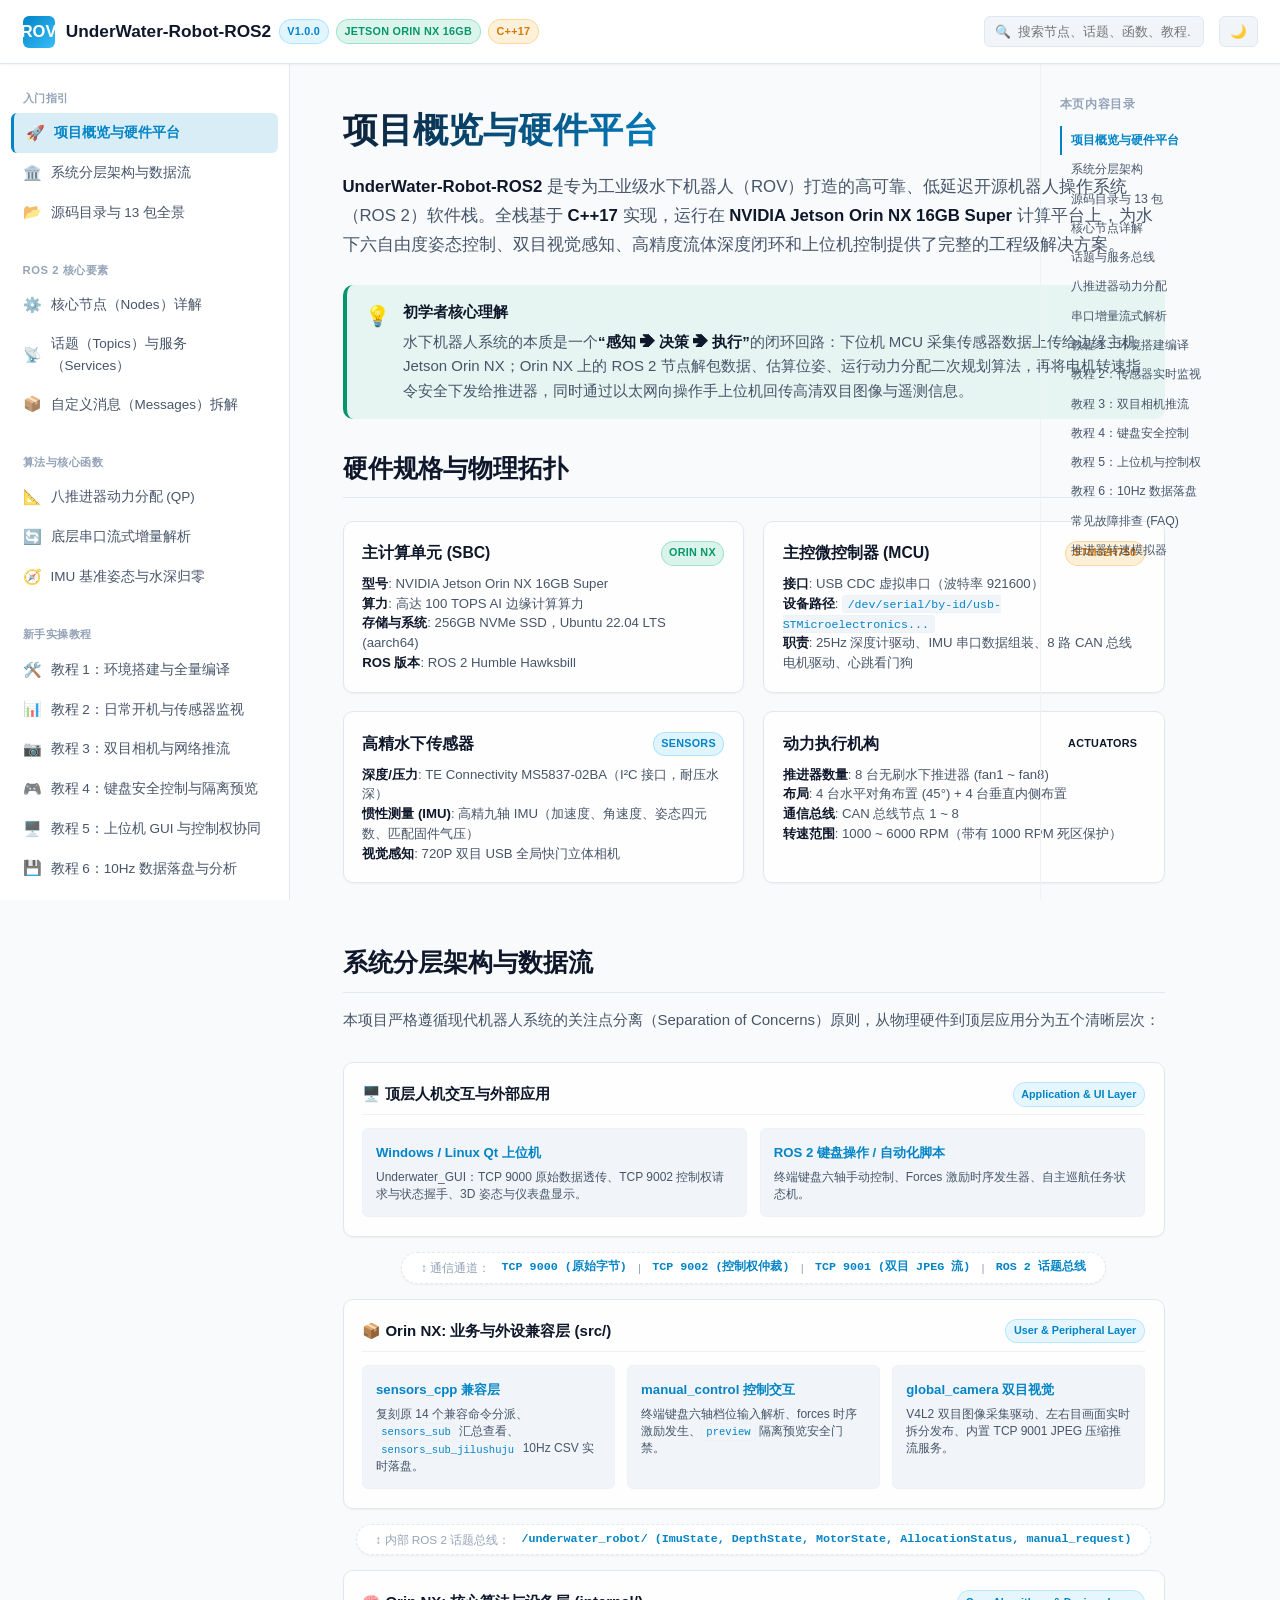
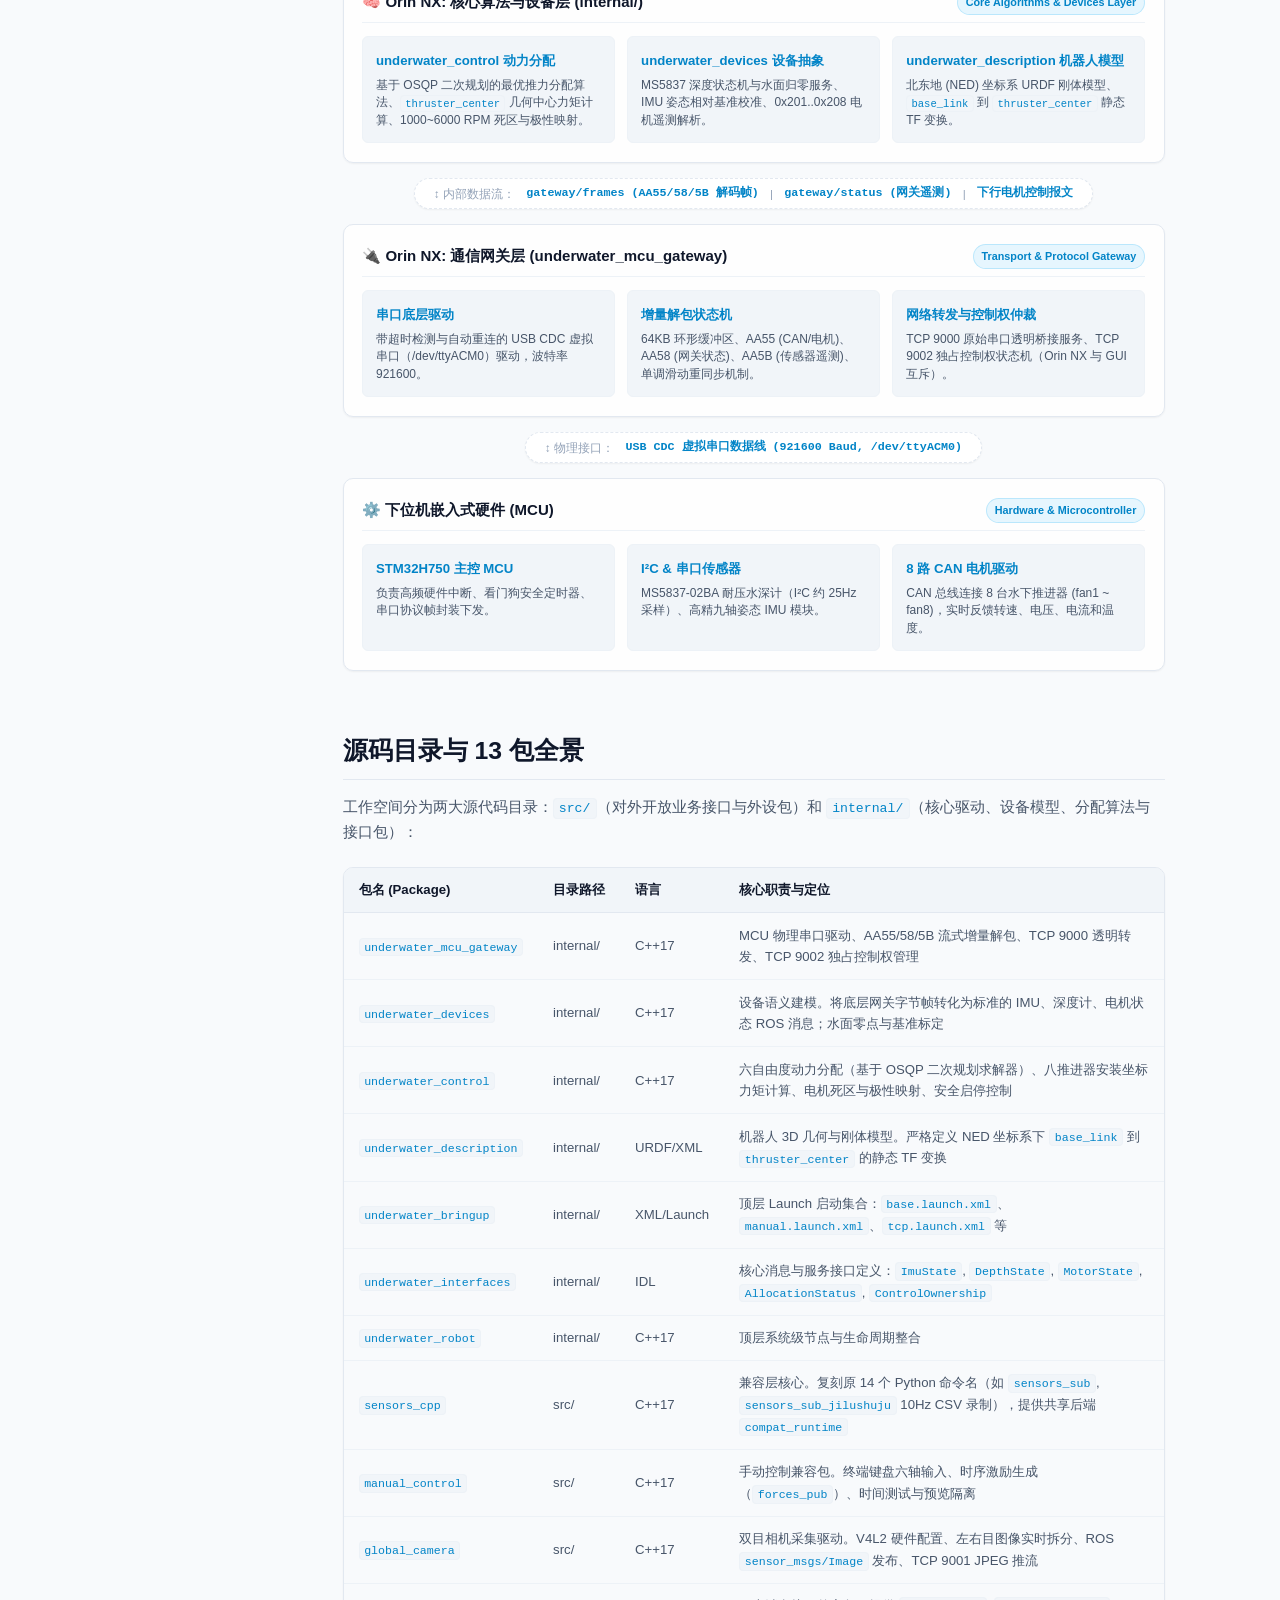
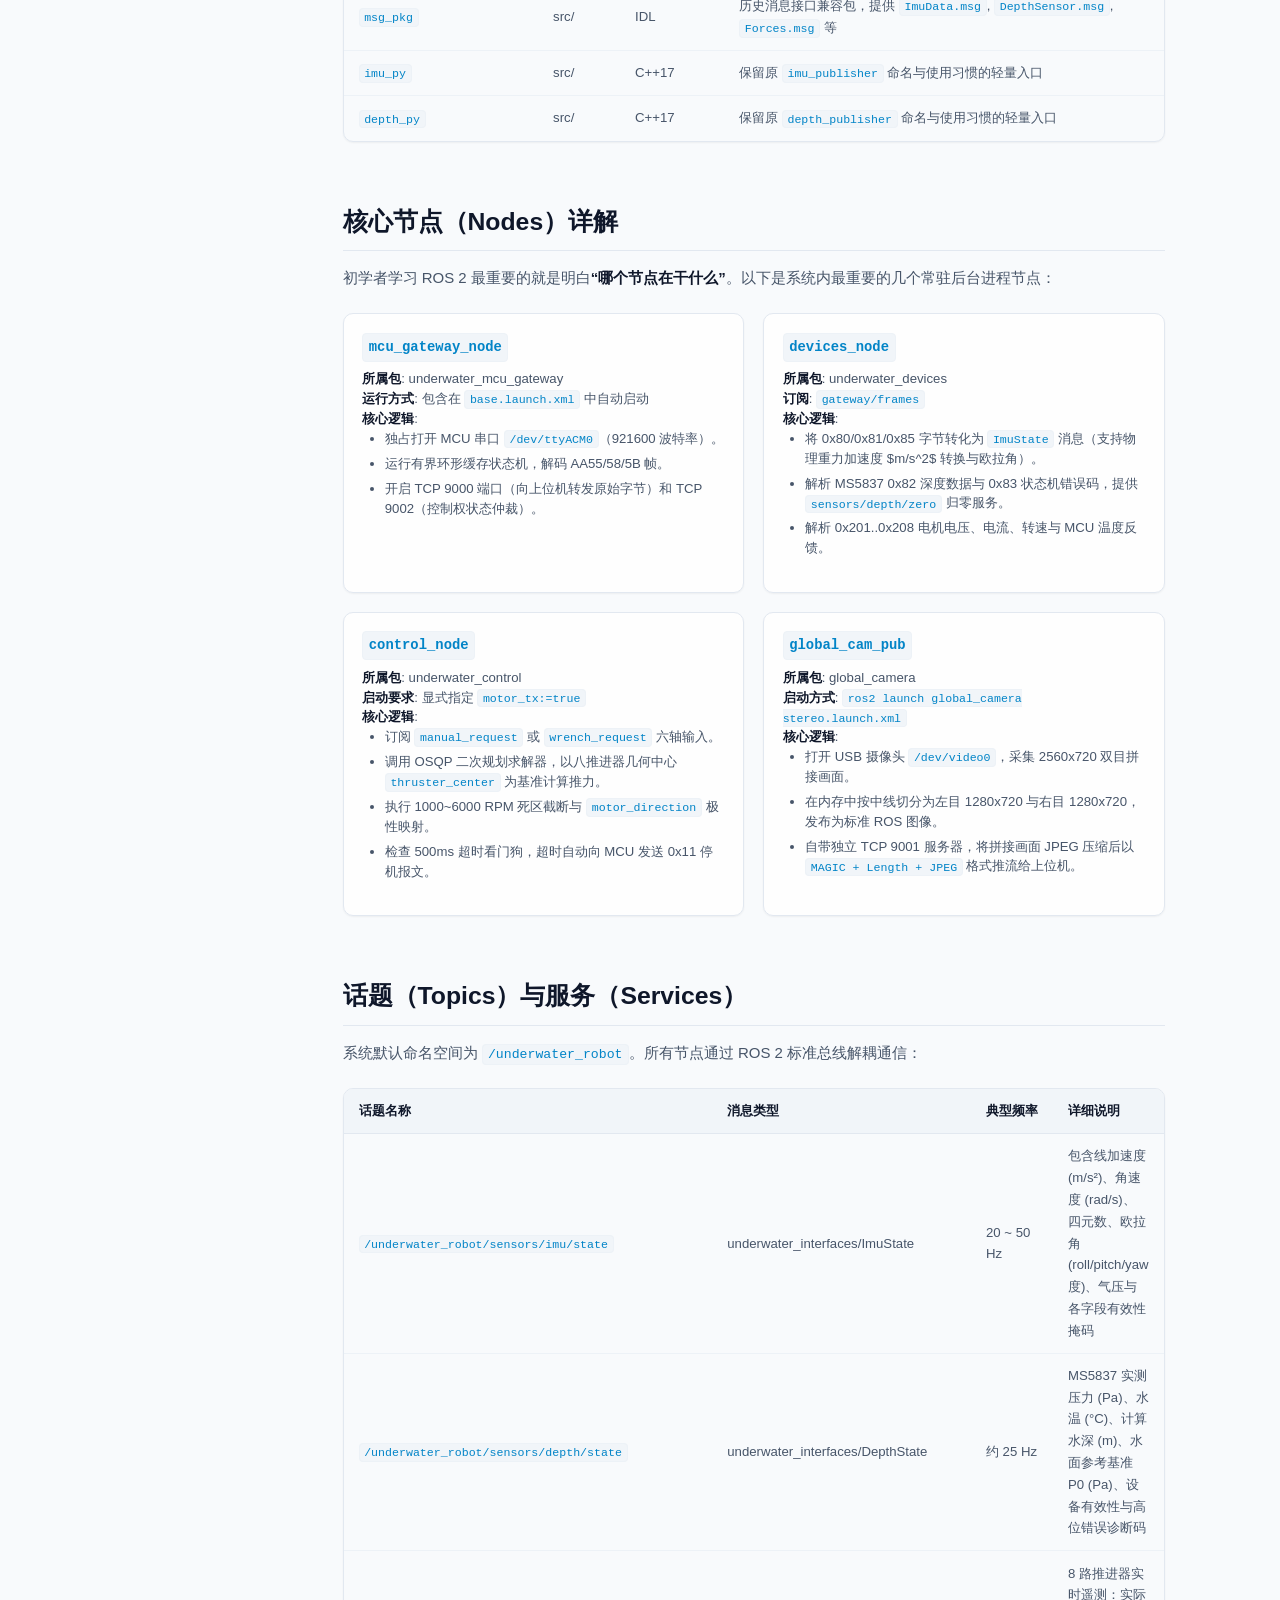
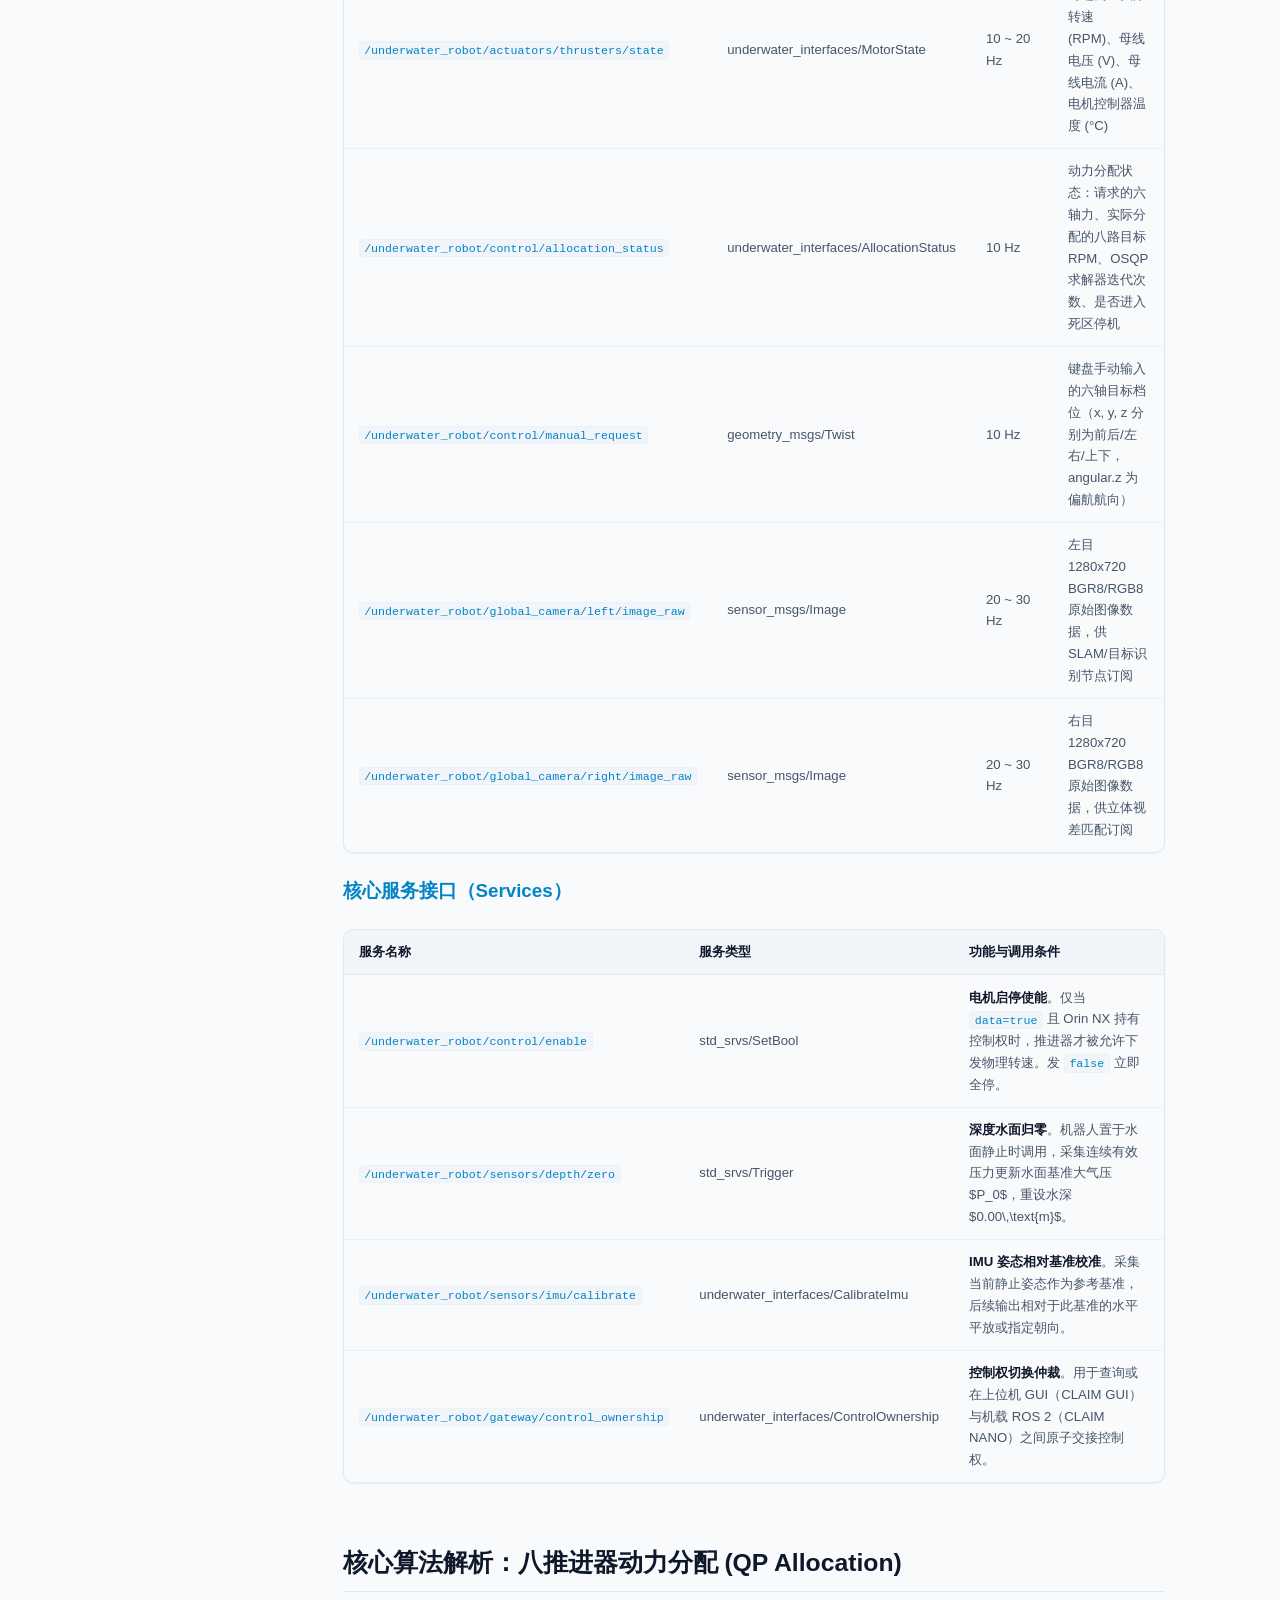
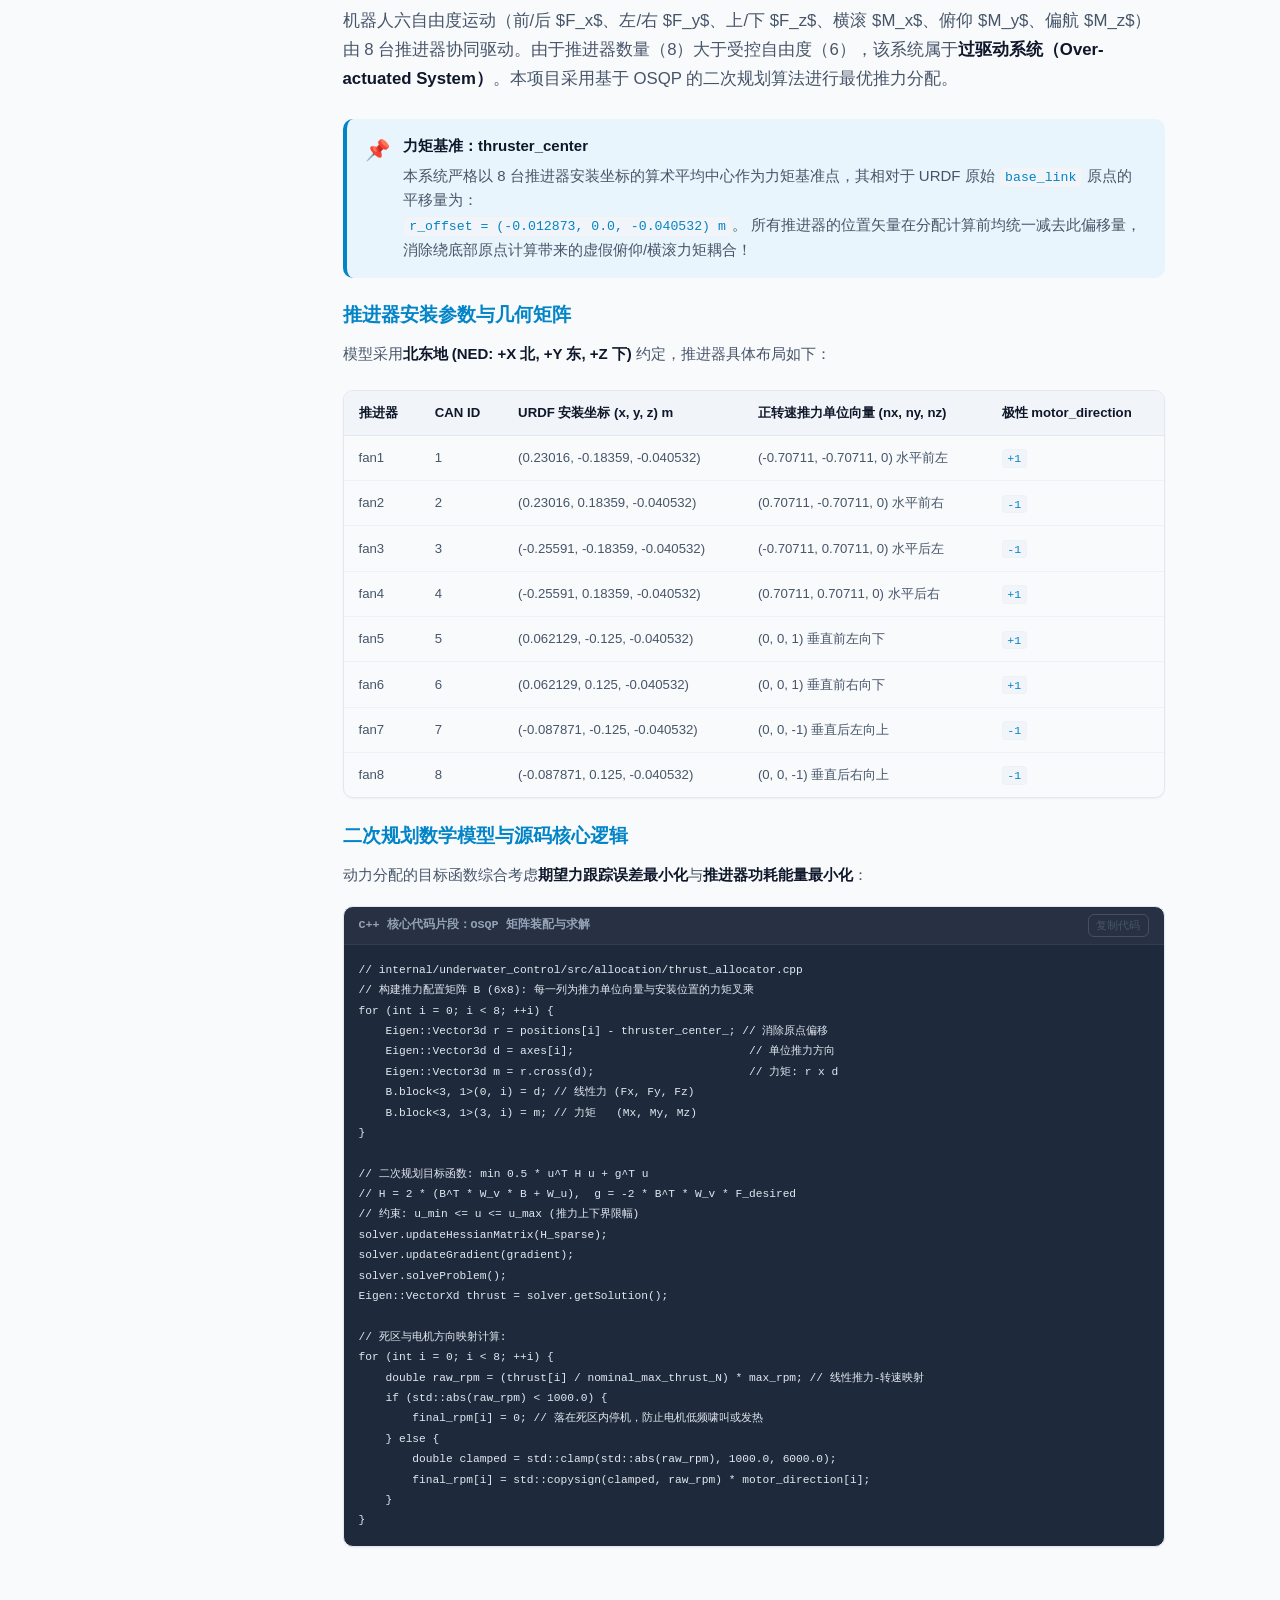
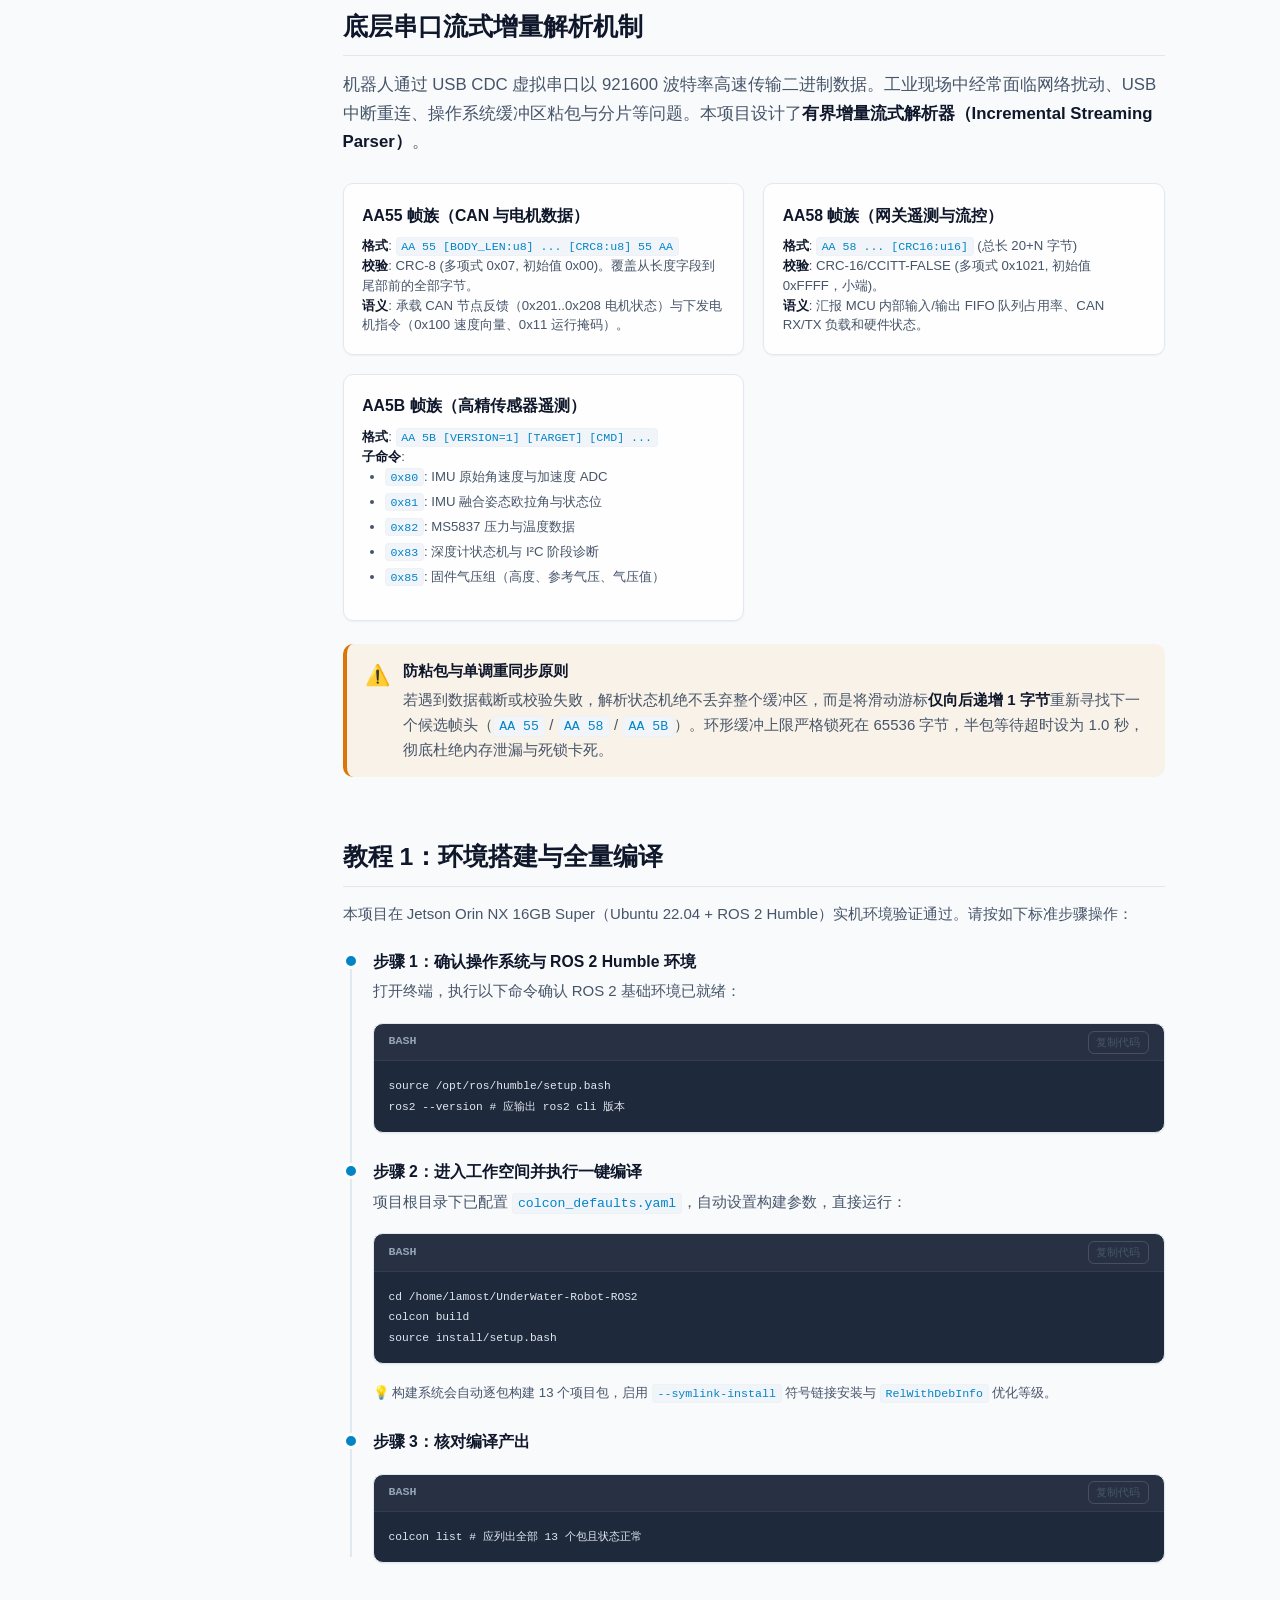
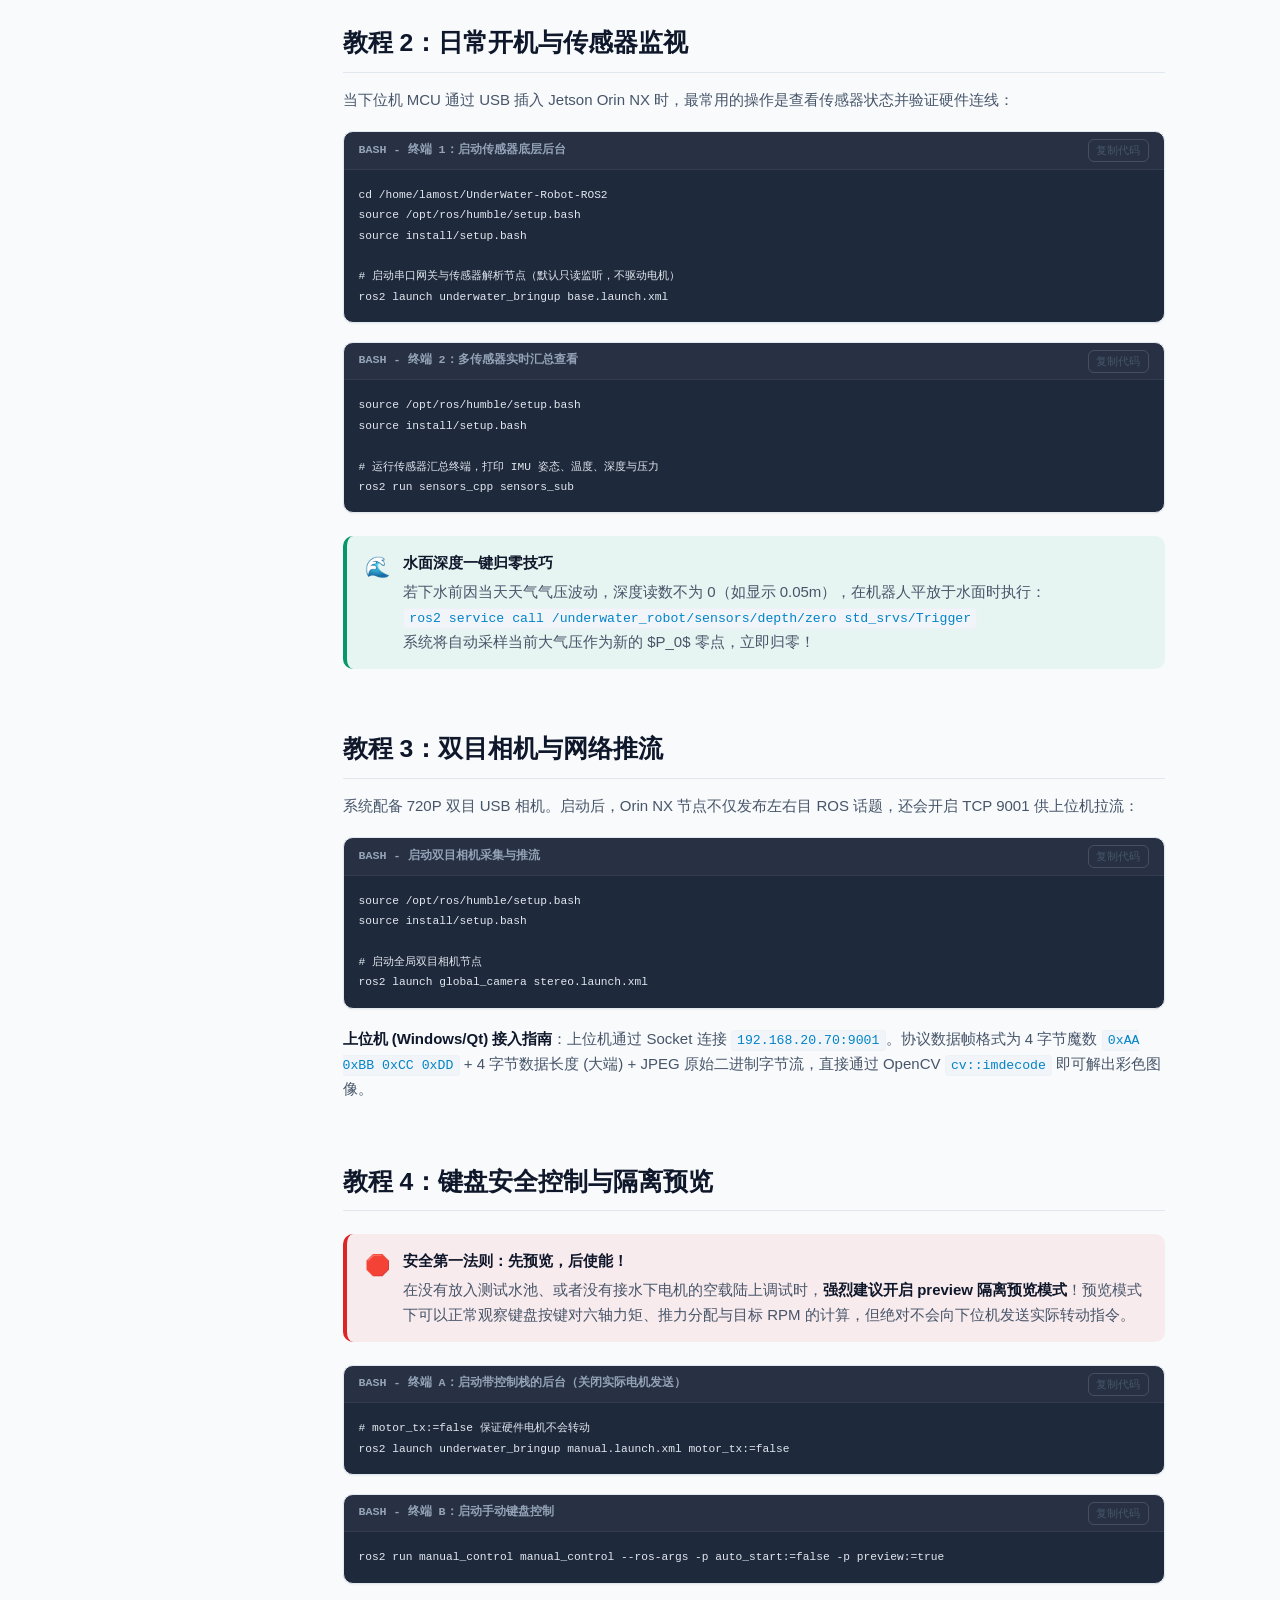
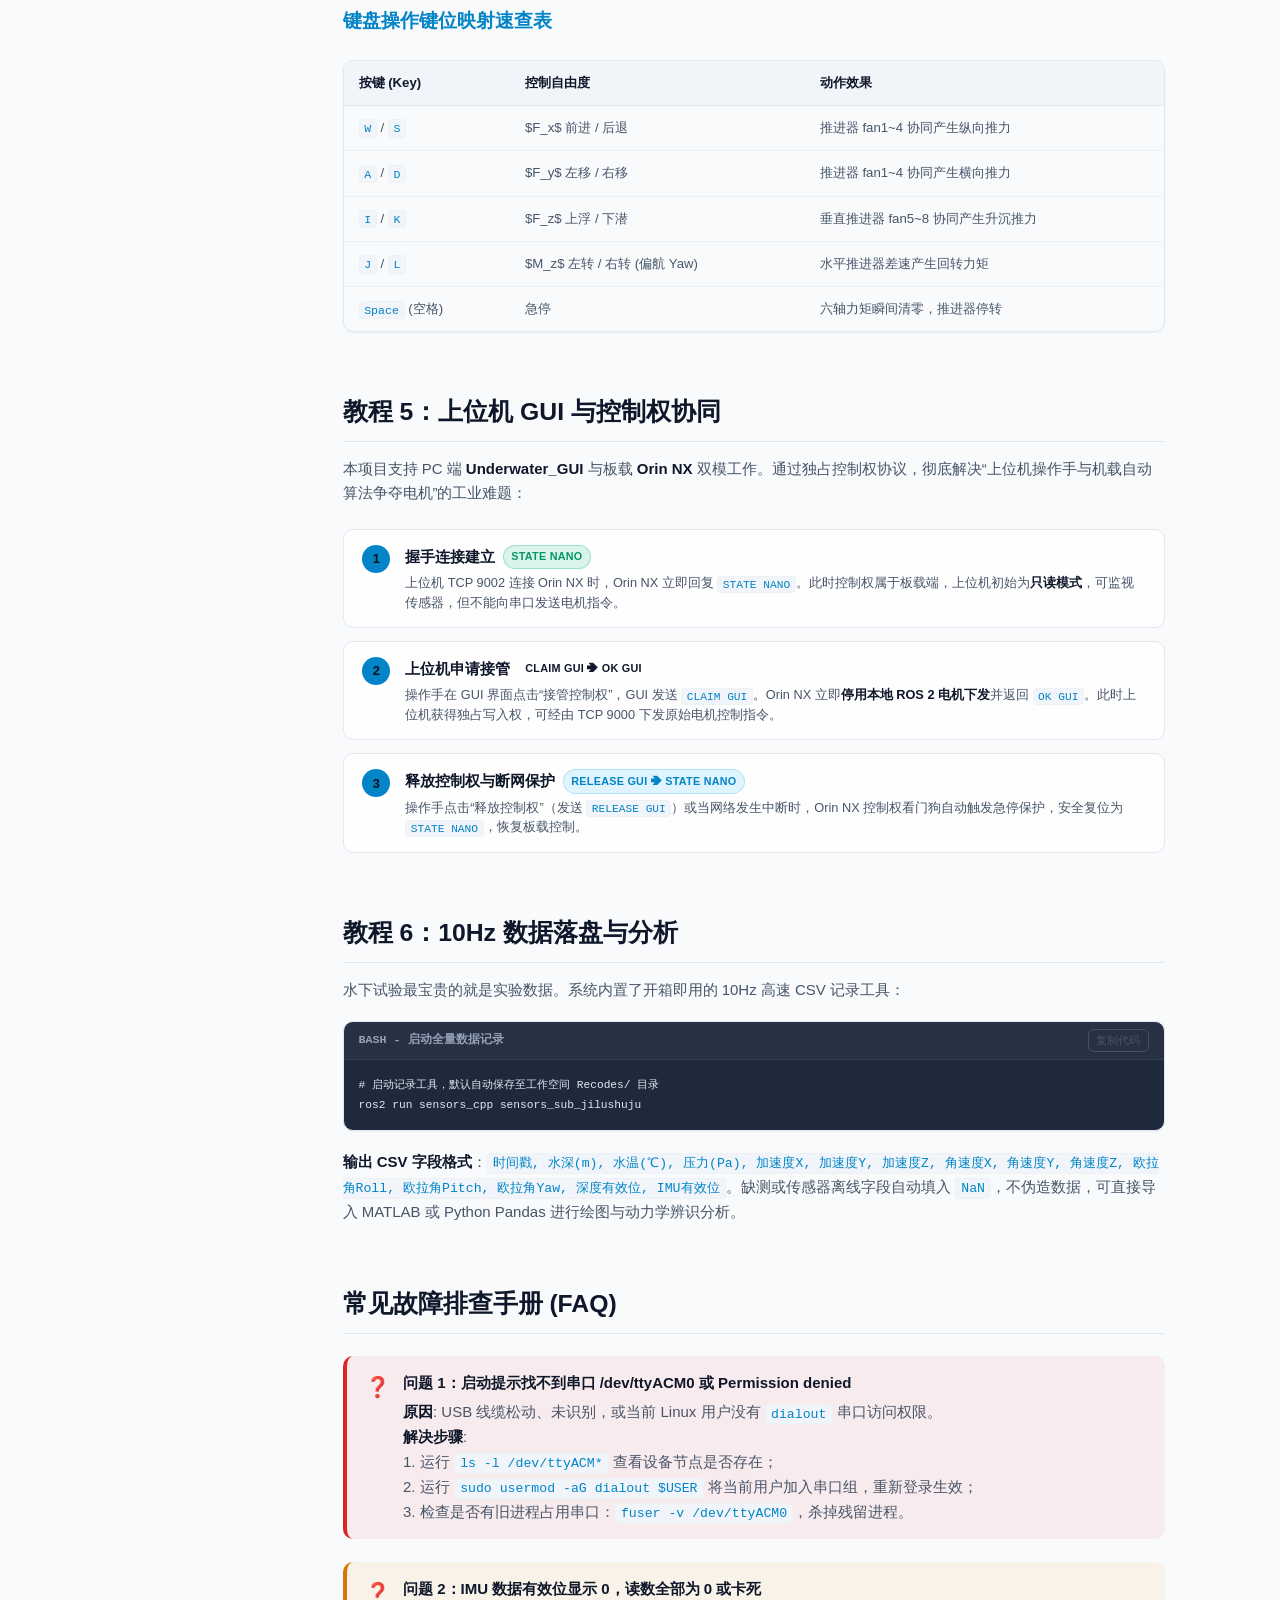
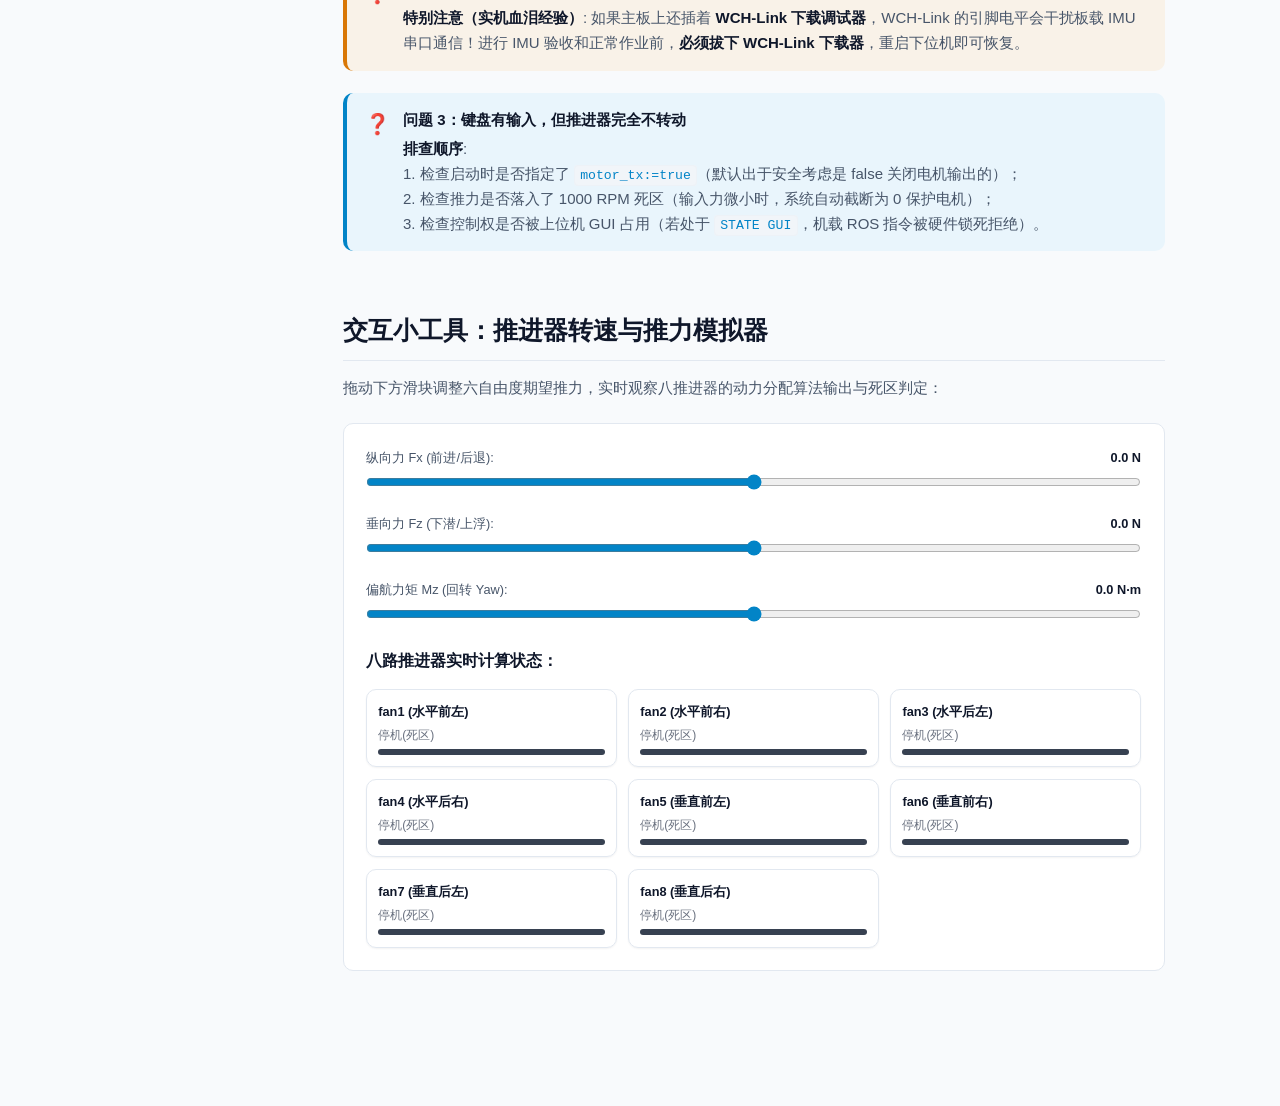
==== commit d3929a19: "UI：重构系统分层架构与时序图为现代响应式视觉卡片，解决文本折行变形问题" ====
--- a/doc/index.html
+++ b/doc/index.html
@@ -135,46 +135,158 @@
       <!-- 2. 系统分层架构与数据流 -->
       <section id="architecture" class="doc-section">
         <h2>系统分层架构与数据流</h2>
-        <p>本项目严格遵循现代机器人系统的关注点分离（Separation of Concerns）原则，从物理硬件到顶层应用分为四个清晰层次：</p>
-
-        <div class="diagram-box">
-+-----------------------------------------------------------------------------------------+
-|                                顶层人机交互与外部应用                                    |
-|   [Windows/Linux Qt 上位机 (Underwater_GUI)]   |   [ROS 2 键盘操作 / 自动化脚本]          |
-+-----------------------------------------------------------------------------------------+
-       | TCP 9000 (原始字节)   | TCP 9002 (控制权仲裁)   | TCP 9001 (双目 JPEG 流)      | ROS 2
-       v                       v                         v                              | 话题/服务
-+-----------------------------------------------------------------------------------------+
-|                               Orin NX: 业务与应用层 (src/)                              |
-|  - sensors_cpp: 兼容命令分派 (depth, sensors_sub, sensors_sub_jilushuju 10Hz CSV)       |
-|  - manual_control: 键盘六轴档位输入、Forces 激励生成、预览隔离                         |
-|  - global_camera: V4L2 双目图像采集、左右分割、ROS Image 发布、TCP JPEG 推流服务         |
-+-----------------------------------------------------------------------------------------+
-                                       ^
-                                       | /underwater_robot/ 命名空间总线
-                                       v
-+-----------------------------------------------------------------------------------------+
-|                            Orin NX: 核心算法与设备层 (internal/)                        |
-|  - underwater_control: OSQP 二次规划动力分配 (thruster_center 几何中心)、死区与极性映射  |
-|  - underwater_devices: MS5837-02BA 状态机诊断、IMU 姿态相对基准校准、电机遥测解析     |
-|  - underwater_description: 机器人北东地 (NED) URDF 模型、base_link 到 thruster_center   |
-+-----------------------------------------------------------------------------------------+
-                                       ^
-                                       | 内部 GatewayFrame / RawSerial 话题
-                                       v
-+-----------------------------------------------------------------------------------------+
-|                        Orin NX: 通信网关层 (underwater_mcu_gateway)                     |
-|  - 串口底层驱动: 带超时与自动重连的 USB CDC (ttyACM0) 驱动                              |
-|  - 增量解包状态机: AA55 (CAN反馈/指令), AA58 (网关状态), AA5B (传感器), AA59            |
-|  - 网络转发引擎: TCP 9000 (透明串口桥接), TCP 9002 (GUI / 板载 Orin NX 独占控制权仲裁)   |
-+-----------------------------------------------------------------------------------------+
-                                       ^
-                                       | 物理 USB CDC 数据线 (921600 波特率)
-                                       v
-+-----------------------------------------------------------------------------------------+
-|                                 下位机嵌入式硬件 (MCU)                                  |
-|   [STM32H750 MCU] ↔ I²C 深度计 | 串口 IMU | 8x CAN 总线无刷电机驱动器                   |
-+-----------------------------------------------------------------------------------------+
+        <p>本项目严格遵循现代机器人系统的关注点分离（Separation of Concerns）原则，从物理硬件到顶层应用分为五个清晰层次：</p>
+
+        <div class="arch-container">
+          
+          <!-- Layer 4: 顶层交互 -->
+          <div class="arch-layer">
+            <div class="arch-layer-header">
+              <div class="arch-layer-title">🖥️ 顶层人机交互与外部应用</div>
+              <span class="arch-layer-badge">Application & UI Layer</span>
+            </div>
+            <div class="arch-modules">
+              <div class="arch-module-card">
+                <div class="arch-module-name">Windows / Linux Qt 上位机</div>
+                <div class="arch-module-desc">Underwater_GUI：TCP 9000 原始数据透传、TCP 9002 控制权请求与状态握手、3D 姿态与仪表盘显示。</div>
+              </div>
+              <div class="arch-module-card">
+                <div class="arch-module-name">ROS 2 键盘操作 / 自动化脚本</div>
+                <div class="arch-module-desc">终端键盘六轴手动控制、Forces 激励时序发生器、自主巡航任务状态机。</div>
+              </div>
+            </div>
+          </div>
+
+          <!-- 通道 1 -->
+          <div class="arch-connector">
+            <div class="arch-connector-line">
+              <span>↕ 通信通道：</span>
+              <span class="arch-channel-tag">TCP 9000 (原始字节)</span>
+              <span>|</span>
+              <span class="arch-channel-tag">TCP 9002 (控制权仲裁)</span>
+              <span>|</span>
+              <span class="arch-channel-tag">TCP 9001 (双目 JPEG 流)</span>
+              <span>|</span>
+              <span class="arch-channel-tag">ROS 2 话题总线</span>
+            </div>
+          </div>
+
+          <!-- Layer 3: 业务与外设兼容层 -->
+          <div class="arch-layer">
+            <div class="arch-layer-header">
+              <div class="arch-layer-title">📦 Orin NX: 业务与外设兼容层 (src/)</div>
+              <span class="arch-layer-badge">User & Peripheral Layer</span>
+            </div>
+            <div class="arch-modules">
+              <div class="arch-module-card">
+                <div class="arch-module-name">sensors_cpp 兼容层</div>
+                <div class="arch-module-desc">复刻原 14 个兼容命令分派、<code>sensors_sub</code> 汇总查看、<code>sensors_sub_jilushuju</code> 10Hz CSV 实时落盘。</div>
+              </div>
+              <div class="arch-module-card">
+                <div class="arch-module-name">manual_control 控制交互</div>
+                <div class="arch-module-desc">终端键盘六轴档位输入解析、forces 时序激励发生、<code>preview</code> 隔离预览安全门禁。</div>
+              </div>
+              <div class="arch-module-card">
+                <div class="arch-module-name">global_camera 双目视觉</div>
+                <div class="arch-module-desc">V4L2 双目图像采集驱动、左右目画面实时拆分发布、内置 TCP 9001 JPEG 压缩推流服务。</div>
+              </div>
+            </div>
+          </div>
+
+          <!-- 通道 2 -->
+          <div class="arch-connector">
+            <div class="arch-connector-line">
+              <span>↕ 内部 ROS 2 话题总线：</span>
+              <span class="arch-channel-tag">/underwater_robot/ (ImuState, DepthState, MotorState, AllocationStatus, manual_request)</span>
+            </div>
+          </div>
+
+          <!-- Layer 2: 核心算法与设备层 -->
+          <div class="arch-layer">
+            <div class="arch-layer-header">
+              <div class="arch-layer-title">🧠 Orin NX: 核心算法与设备层 (internal/)</div>
+              <span class="arch-layer-badge">Core Algorithms & Devices Layer</span>
+            </div>
+            <div class="arch-modules">
+              <div class="arch-module-card">
+                <div class="arch-module-name">underwater_control 动力分配</div>
+                <div class="arch-module-desc">基于 OSQP 二次规划的最优推力分配算法、<code>thruster_center</code> 几何中心力矩计算、1000~6000 RPM 死区与极性映射。</div>
+              </div>
+              <div class="arch-module-card">
+                <div class="arch-module-name">underwater_devices 设备抽象</div>
+                <div class="arch-module-desc">MS5837 深度状态机与水面归零服务、IMU 姿态相对基准校准、0x201..0x208 电机遥测解析。</div>
+              </div>
+              <div class="arch-module-card">
+                <div class="arch-module-name">underwater_description 机器人模型</div>
+                <div class="arch-module-desc">北东地 (NED) 坐标系 URDF 刚体模型、<code>base_link</code> 到 <code>thruster_center</code> 静态 TF 变换。</div>
+              </div>
+            </div>
+          </div>
+
+          <!-- 通道 3 -->
+          <div class="arch-connector">
+            <div class="arch-connector-line">
+              <span>↕ 内部数据流：</span>
+              <span class="arch-channel-tag">gateway/frames (AA55/58/5B 解码帧)</span>
+              <span>|</span>
+              <span class="arch-channel-tag">gateway/status (网关遥测)</span>
+              <span>|</span>
+              <span class="arch-channel-tag">下行电机控制报文</span>
+            </div>
+          </div>
+
+          <!-- Layer 1: 通信网关层 -->
+          <div class="arch-layer">
+            <div class="arch-layer-header">
+              <div class="arch-layer-title">🔌 Orin NX: 通信网关层 (underwater_mcu_gateway)</div>
+              <span class="arch-layer-badge">Transport & Protocol Gateway</span>
+            </div>
+            <div class="arch-modules">
+              <div class="arch-module-card">
+                <div class="arch-module-name">串口底层驱动</div>
+                <div class="arch-module-desc">带超时检测与自动重连的 USB CDC 虚拟串口（/dev/ttyACM0）驱动，波特率 921600。</div>
+              </div>
+              <div class="arch-module-card">
+                <div class="arch-module-name">增量解包状态机</div>
+                <div class="arch-module-desc">64KB 环形缓冲区、AA55 (CAN/电机)、AA58 (网关状态)、AA5B (传感器遥测)、单调滑动重同步机制。</div>
+              </div>
+              <div class="arch-module-card">
+                <div class="arch-module-name">网络转发与控制权仲裁</div>
+                <div class="arch-module-desc">TCP 9000 原始串口透明桥接服务、TCP 9002 独占控制权状态机（Orin NX 与 GUI 互斥）。</div>
+              </div>
+            </div>
+          </div>
+
+          <!-- 通道 4 -->
+          <div class="arch-connector">
+            <div class="arch-connector-line">
+              <span>↕ 物理接口：</span>
+              <span class="arch-channel-tag">USB CDC 虚拟串口数据线 (921600 Baud, /dev/ttyACM0)</span>
+            </div>
+          </div>
+
+          <!-- Layer 0: 下位机硬件 -->
+          <div class="arch-layer">
+            <div class="arch-layer-header">
+              <div class="arch-layer-title">⚙️ 下位机嵌入式硬件 (MCU)</div>
+              <span class="arch-layer-badge">Hardware & Microcontroller</span>
+            </div>
+            <div class="arch-modules">
+              <div class="arch-module-card">
+                <div class="arch-module-name">STM32H750 主控 MCU</div>
+                <div class="arch-module-desc">负责高频硬件中断、看门狗安全定时器、串口协议帧封装下发。</div>
+              </div>
+              <div class="arch-module-card">
+                <div class="arch-module-name">I²C & 串口传感器</div>
+                <div class="arch-module-desc">MS5837-02BA 耐压水深计（I²C 约 25Hz 采样）、高精九轴姿态 IMU 模块。</div>
+              </div>
+              <div class="arch-module-card">
+                <div class="arch-module-name">8 路 CAN 电机驱动</div>
+                <div class="arch-module-desc">CAN 总线连接 8 台水下推进器 (fan1 ~ fan8)，实时反馈转速、电压、电流和温度。</div>
+              </div>
+            </div>
+          </div>
+
         </div>
       </section>
 
@@ -721,19 +833,45 @@
         <h2>教程 5：上位机 GUI 与控制权协同</h2>
         <p>本项目支持 PC 端 <strong>Underwater_GUI</strong> 与板载 <strong>Orin NX</strong> 双模工作。通过独占控制权协议，彻底解决“上位机操作手与机载自动算法争夺电机”的工业难题：</p>
 
-        <div class="diagram-box">
-[上位机 GUI] ----------------- TCP 9002 (控制权握手) -----------------> [Orin NX: mcu_gateway]
-      |                                                                         |
-      |  1. 连接建立时:                                                         |
-      |     Orin NX 返回 "STATE NANO" (初始板载持有控制权，GUI 仅能只读查看传感器)   |
-      |                                                                         |
-      |  2. 操作手在 GUI 界面点击 "接管控制权" 时:                                |
-      |     GUI 发送 "CLAIM GUI" ---------------------------------------------> |
-      |     Orin NX 停用本地 ROS 电机发送，返回 "OK GUI" ----------------------< |
-      |     (此时 GUI 拥有独占写入权限，可经由 TCP 9000 下发原始电机控制包)         |
-      |                                                                         |
-      |  3. 操作手在 GUI 界面点击 "释放控制权" 或网络意外断开时:                   |
-      |     Orin NX 检测到释放或 TCP 断链，自动复位为 "STATE NANO"，并执行急停保护 |
+        <div class="seq-container">
+          <div class="seq-step">
+            <div class="seq-num">1</div>
+            <div class="seq-content">
+              <div class="seq-title">
+                <span>握手连接建立</span>
+                <span class="badge badge-hardware">STATE NANO</span>
+              </div>
+              <div class="seq-desc">
+                上位机 TCP 9002 连接 Orin NX 时，Orin NX 立即回复 <code>STATE NANO</code>。此时控制权属于板载端，上位机初始为<strong>只读模式</strong>，可监视传感器，但不能向串口发送电机指令。
+              </div>
+            </div>
+          </div>
+
+          <div class="seq-step">
+            <div class="seq-num">2</div>
+            <div class="seq-content">
+              <div class="seq-title">
+                <span>上位机申请接管</span>
+                <span class="badge badge-warning">CLAIM GUI ➔ OK GUI</span>
+              </div>
+              <div class="seq-desc">
+                操作手在 GUI 界面点击“接管控制权”，GUI 发送 <code>CLAIM GUI</code>。Orin NX 立即<strong>停用本地 ROS 2 电机下发</strong>并返回 <code>OK GUI</code>。此时上位机获得独占写入权，可经由 TCP 9000 下发原始电机控制指令。
+              </div>
+            </div>
+          </div>
+
+          <div class="seq-step">
+            <div class="seq-num">3</div>
+            <div class="seq-content">
+              <div class="seq-title">
+                <span>释放控制权与断网保护</span>
+                <span class="badge badge-version">RELEASE GUI ➔ STATE NANO</span>
+              </div>
+              <div class="seq-desc">
+                操作手点击“释放控制权”（发送 <code>RELEASE GUI</code>）或当网络发生中断时，Orin NX 控制权看门狗自动触发急停保护，安全复位为 <code>STATE NANO</code>，恢复板载控制。
+              </div>
+            </div>
+          </div>
         </div>
       </section>
 
--- a/doc/style.css
+++ b/doc/style.css
@@ -599,9 +599,9 @@
   border: none;
 }
 
-/* 流程图和拓扑容器 */
+/* 流程图和拓扑容器（保留纯文本格式，防止自动折行错位） */
 .diagram-box {
-  background: var(--bg-secondary);
+  background: var(--code-bg);
   border: 1px solid var(--border-color);
   border-radius: var(--radius-md);
   padding: 1.5rem;
@@ -611,7 +611,170 @@
   line-height: 1.45;
   color: #38bdf8;
   overflow-x: auto;
+  white-space: pre;
+  word-break: normal;
+  tab-size: 4;
   box-shadow: inset 0 2px 4px rgba(0,0,0,0.2);
+}
+
+/* 现代系统分层架构视图 */
+.arch-container {
+  display: flex;
+  flex-direction: column;
+  gap: 0.75rem;
+  margin: 2rem 0;
+}
+
+.arch-layer {
+  background: var(--bg-card);
+  border: 1px solid var(--border-color);
+  border-radius: var(--radius-md);
+  padding: 1.25rem;
+  box-shadow: var(--shadow-sm);
+  position: relative;
+  transition: all 0.2s ease;
+}
+
+.arch-layer:hover {
+  border-color: var(--accent-color);
+  box-shadow: var(--shadow-md);
+}
+
+.arch-layer-header {
+  display: flex;
+  align-items: center;
+  justify-content: space-between;
+  margin-bottom: 0.85rem;
+  padding-bottom: 0.5rem;
+  border-bottom: 1px solid var(--border-subtle);
+}
+
+.arch-layer-title {
+  font-size: 1rem;
+  font-weight: 700;
+  display: flex;
+  align-items: center;
+  gap: 0.5rem;
+  color: var(--text-primary);
+}
+
+.arch-layer-badge {
+  font-size: 0.72rem;
+  padding: 0.15rem 0.5rem;
+  border-radius: 9999px;
+  font-weight: 600;
+  background: rgba(56, 189, 248, 0.12);
+  color: var(--accent-color);
+  border: 1px solid rgba(56, 189, 248, 0.25);
+}
+
+.arch-modules {
+  display: grid;
+  grid-template-columns: repeat(auto-fit, minmax(230px, 1fr));
+  gap: 0.85rem;
+}
+
+.arch-module-card {
+  background: var(--bg-tertiary);
+  border: 1px solid var(--border-subtle);
+  border-radius: var(--radius-sm);
+  padding: 0.85rem;
+}
+
+.arch-module-name {
+  font-weight: 700;
+  font-size: 0.88rem;
+  color: var(--accent-color);
+  margin-bottom: 0.35rem;
+  display: flex;
+  align-items: center;
+  gap: 0.35rem;
+}
+
+.arch-module-desc {
+  font-size: 0.8rem;
+  color: var(--text-secondary);
+  line-height: 1.45;
+}
+
+.arch-connector {
+  display: flex;
+  align-items: center;
+  justify-content: center;
+  position: relative;
+  padding: 0.25rem 0;
+}
+
+.arch-connector-line {
+  display: flex;
+  flex-wrap: wrap;
+  align-items: center;
+  justify-content: center;
+  gap: 0.75rem;
+  background: var(--bg-secondary);
+  border: 1px dashed var(--border-color);
+  border-radius: 9999px;
+  padding: 0.35rem 1.25rem;
+  font-size: 0.78rem;
+  color: var(--text-muted);
+  box-shadow: var(--shadow-sm);
+}
+
+.arch-channel-tag {
+  color: var(--accent-color);
+  font-family: var(--font-mono);
+  font-weight: 600;
+}
+
+/* 时序交互流程图 */
+.seq-container {
+  display: flex;
+  flex-direction: column;
+  gap: 0.85rem;
+  margin: 1.5rem 0;
+}
+
+.seq-step {
+  display: flex;
+  gap: 1rem;
+  background: var(--bg-card);
+  border: 1px solid var(--border-color);
+  border-radius: var(--radius-md);
+  padding: 1rem 1.25rem;
+  align-items: flex-start;
+}
+
+.seq-num {
+  width: 28px;
+  height: 28px;
+  background: var(--accent-color);
+  color: #0b0f19;
+  font-weight: 800;
+  border-radius: 50%;
+  display: flex;
+  align-items: center;
+  justify-content: center;
+  flex-shrink: 0;
+  font-size: 0.85rem;
+}
+
+.seq-content {
+  flex: 1;
+}
+
+.seq-title {
+  font-weight: 700;
+  color: var(--text-primary);
+  margin-bottom: 0.25rem;
+  display: flex;
+  align-items: center;
+  gap: 0.5rem;
+}
+
+.seq-desc {
+  font-size: 0.85rem;
+  color: var(--text-secondary);
+  line-height: 1.5;
 }
 
 /* 交互小工具 */
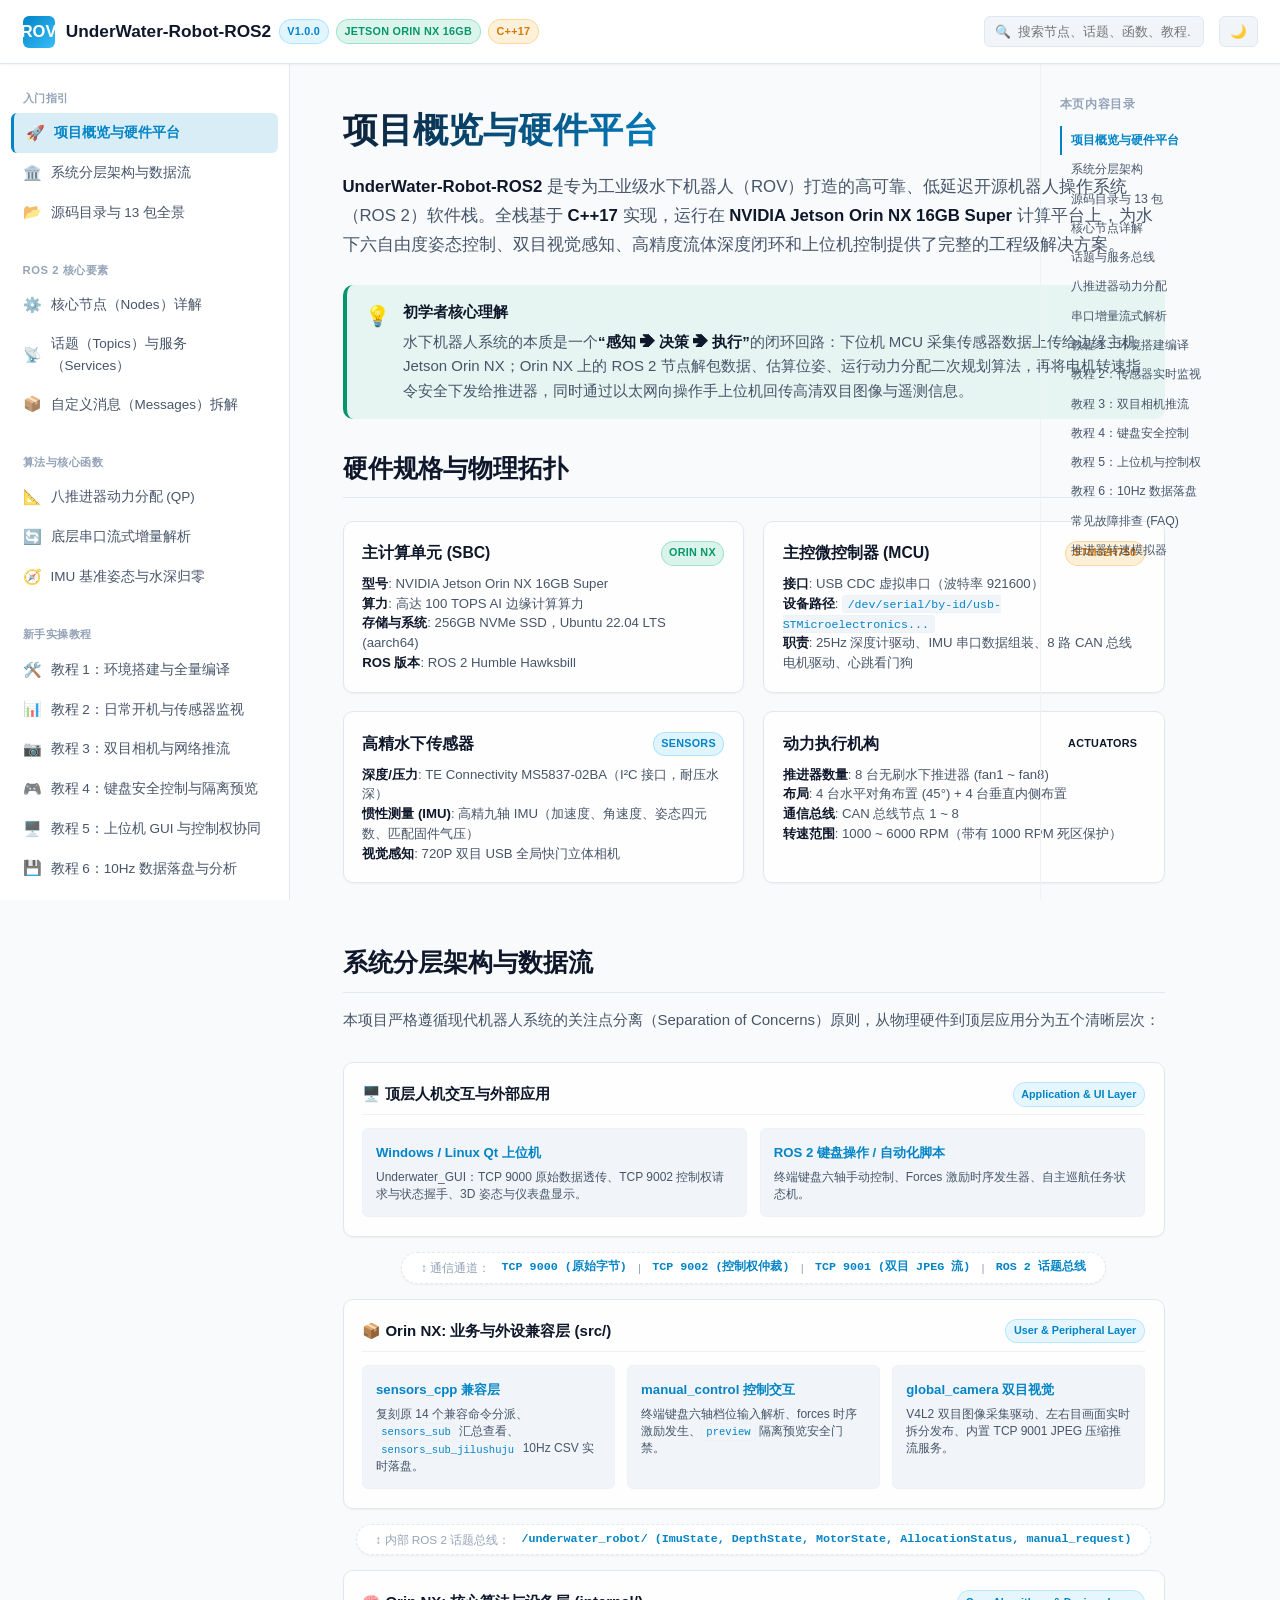
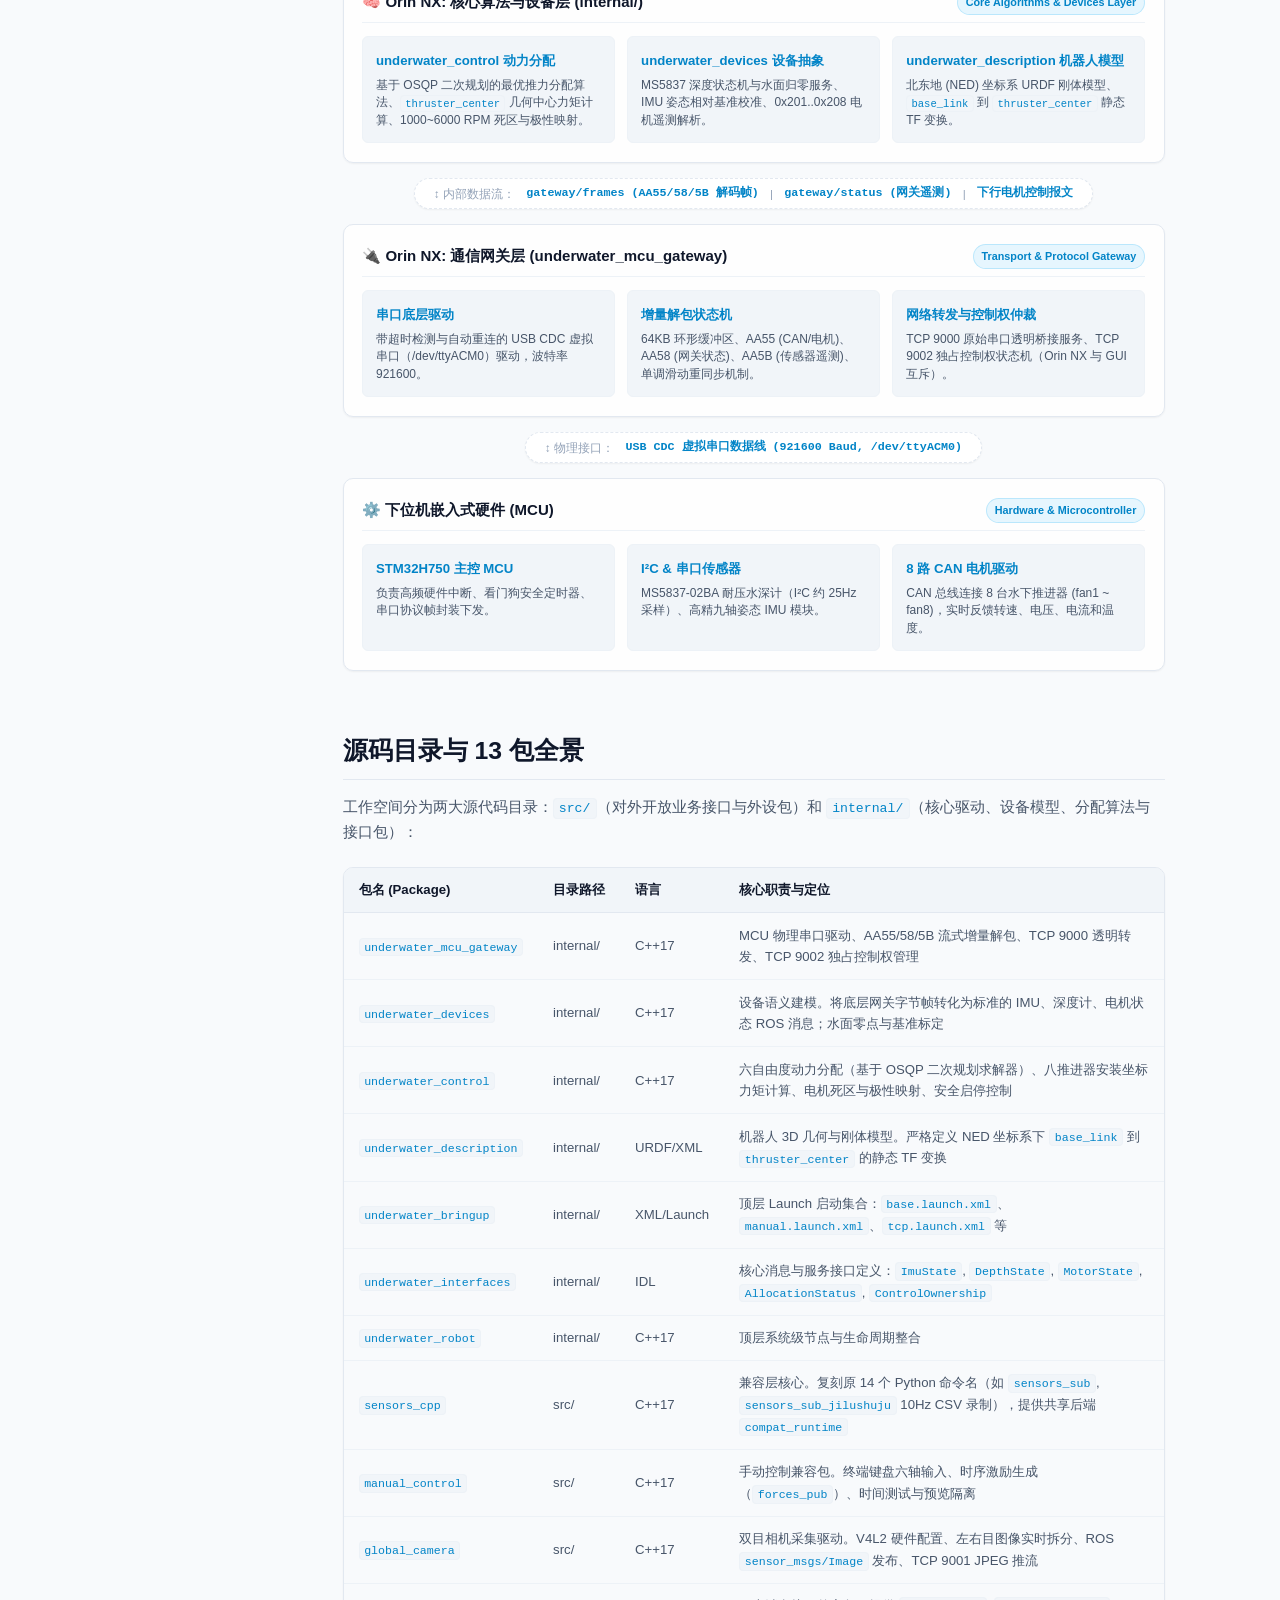
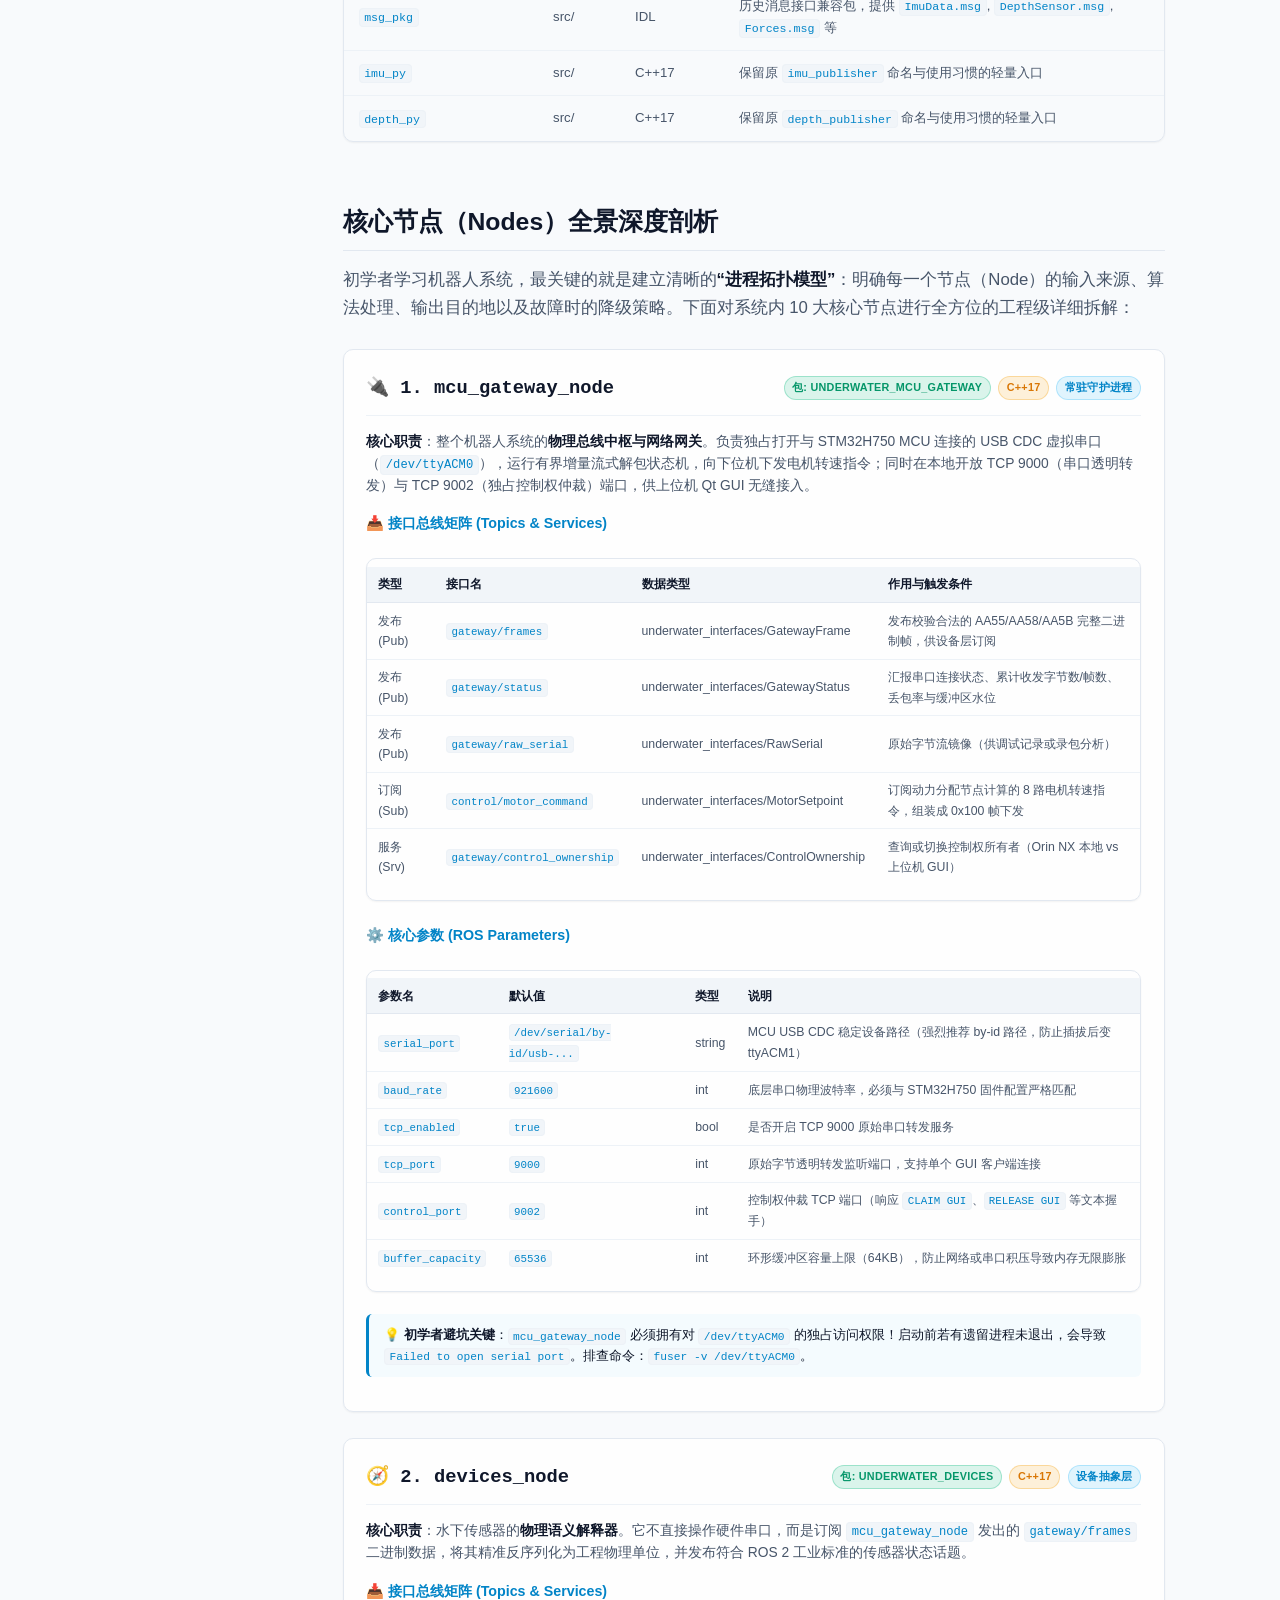
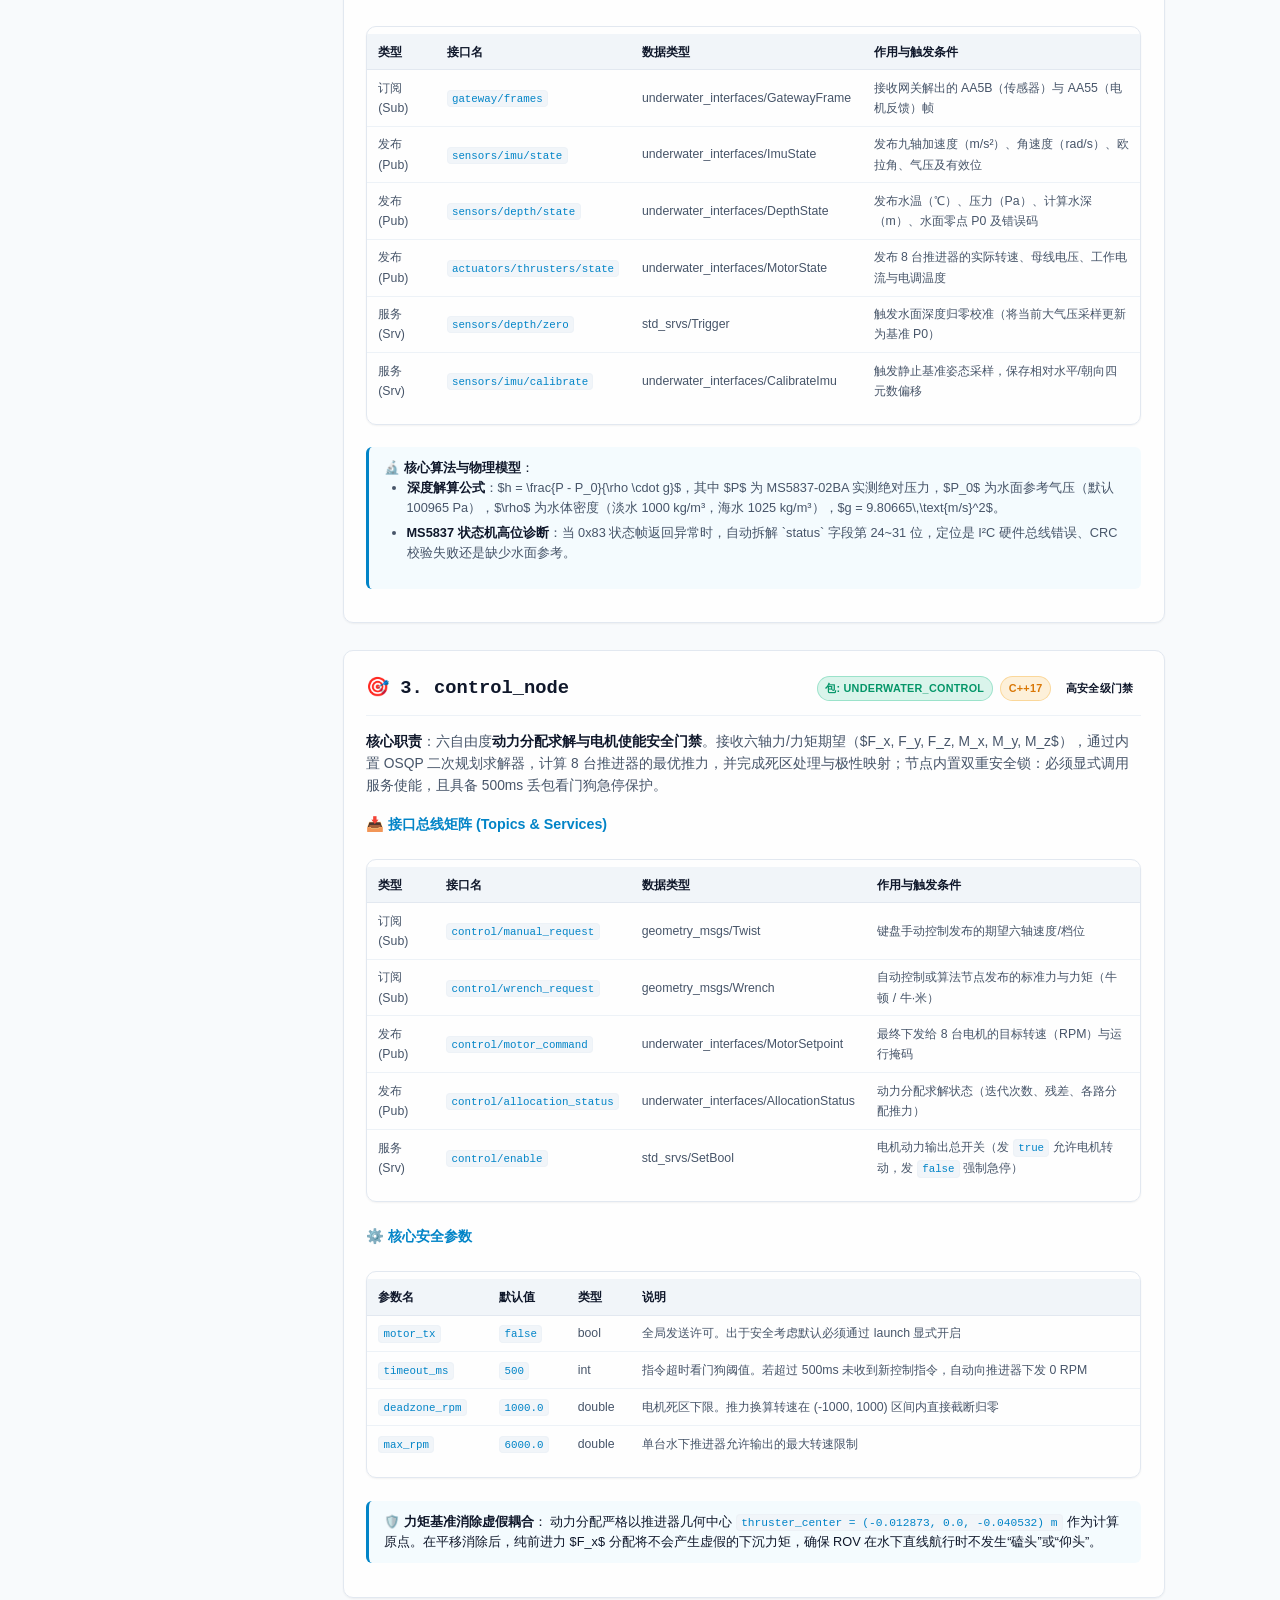
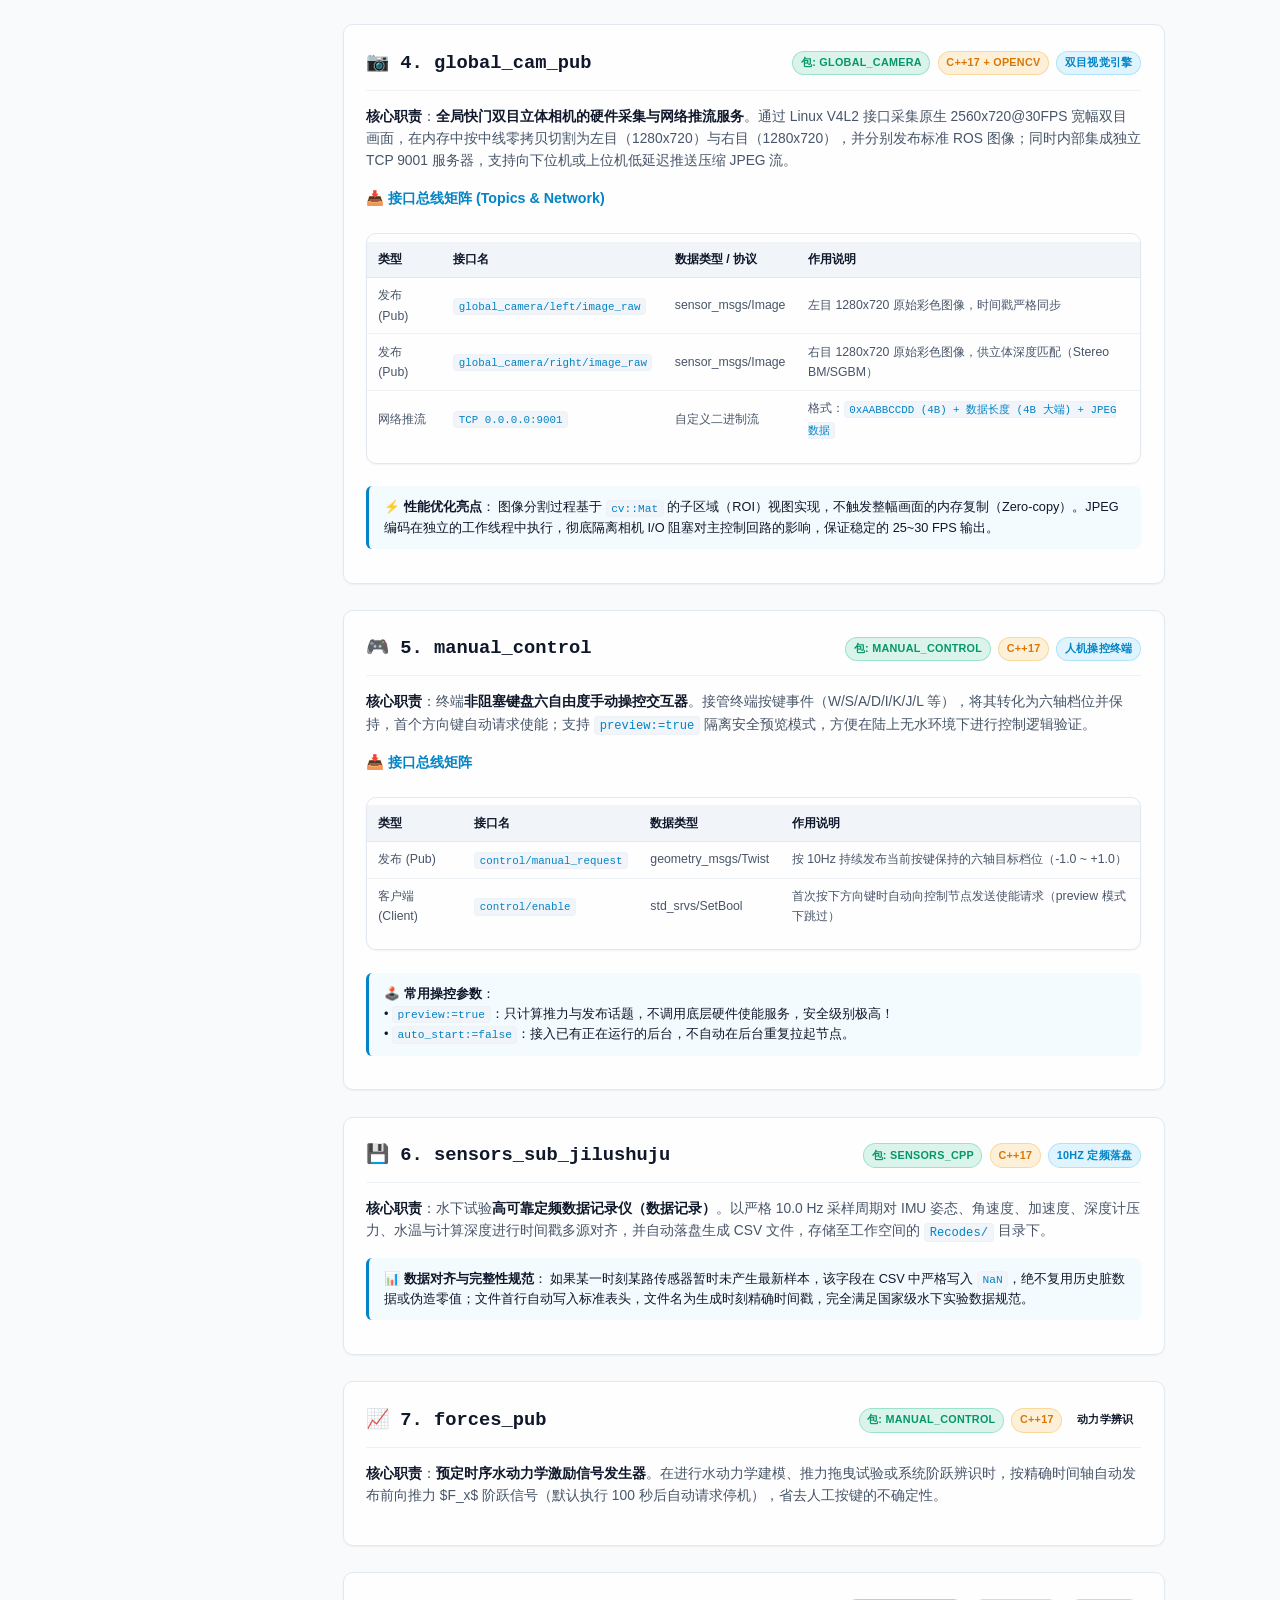
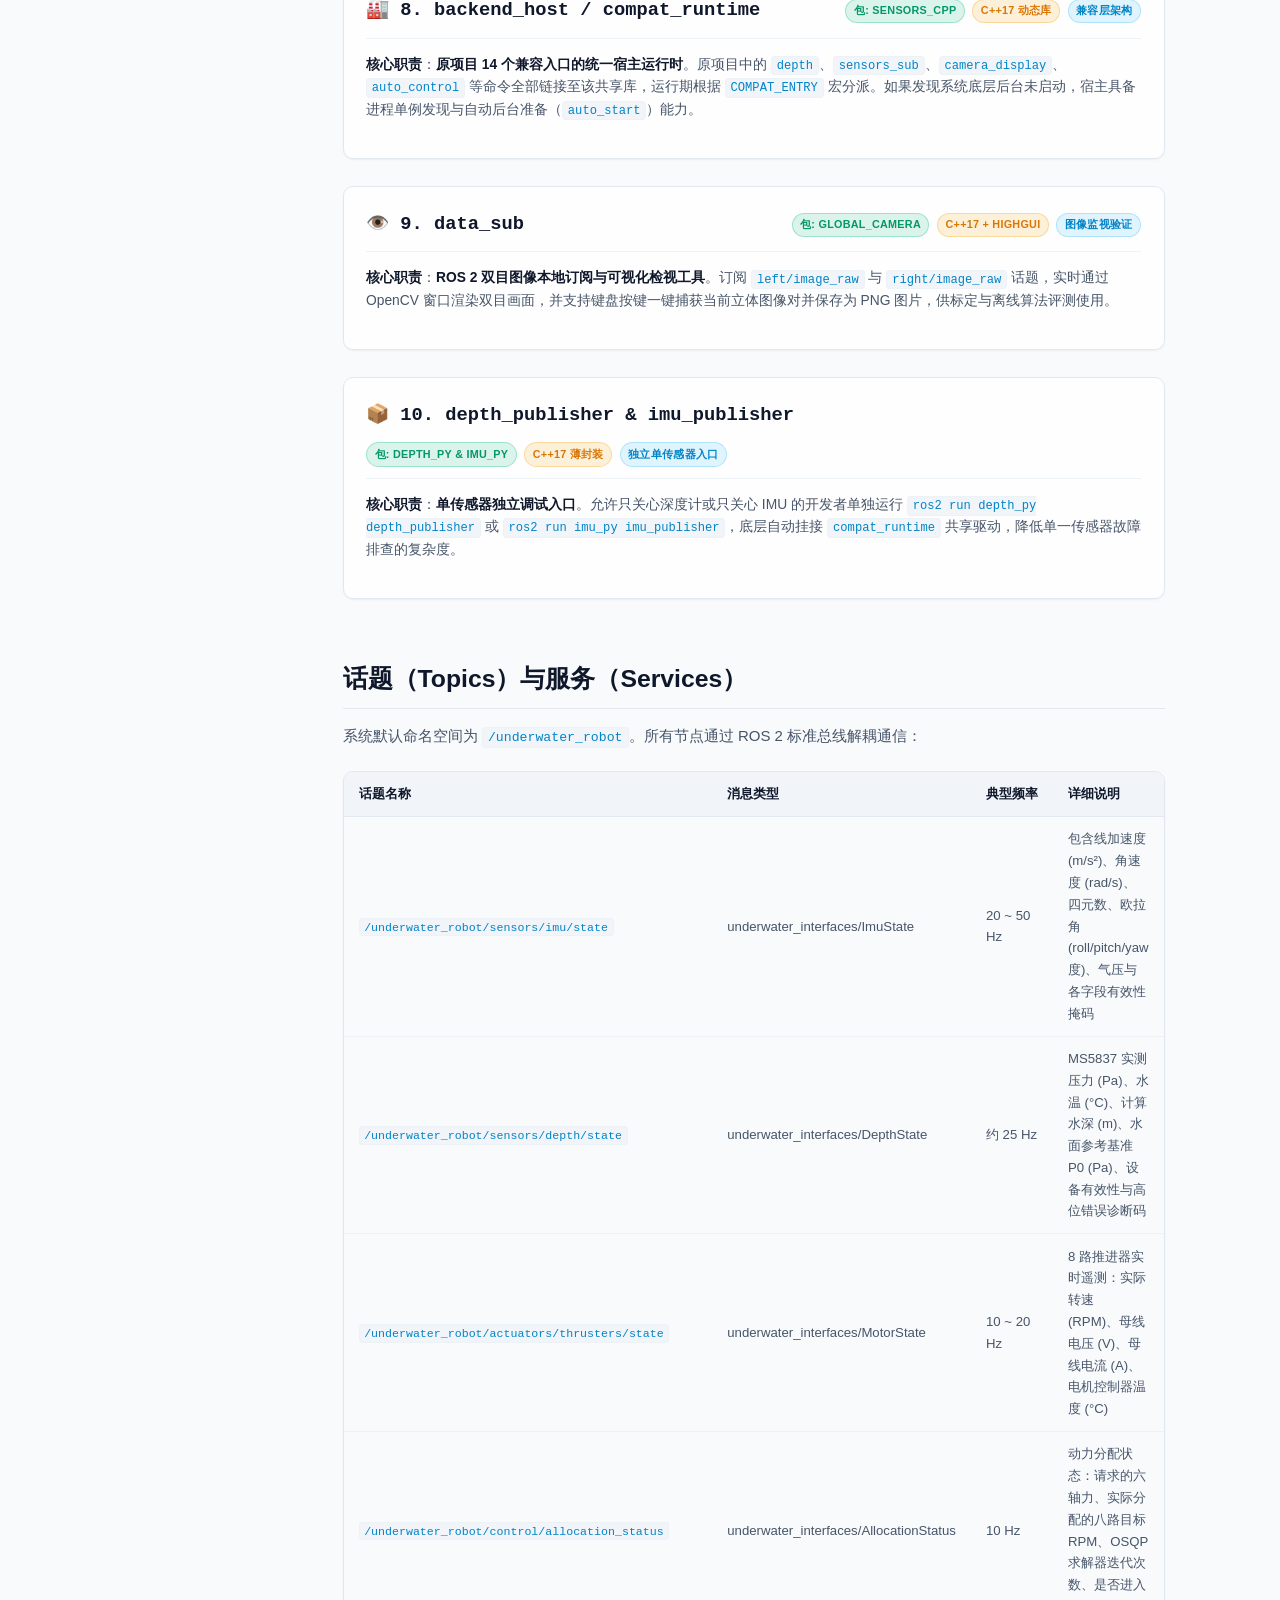
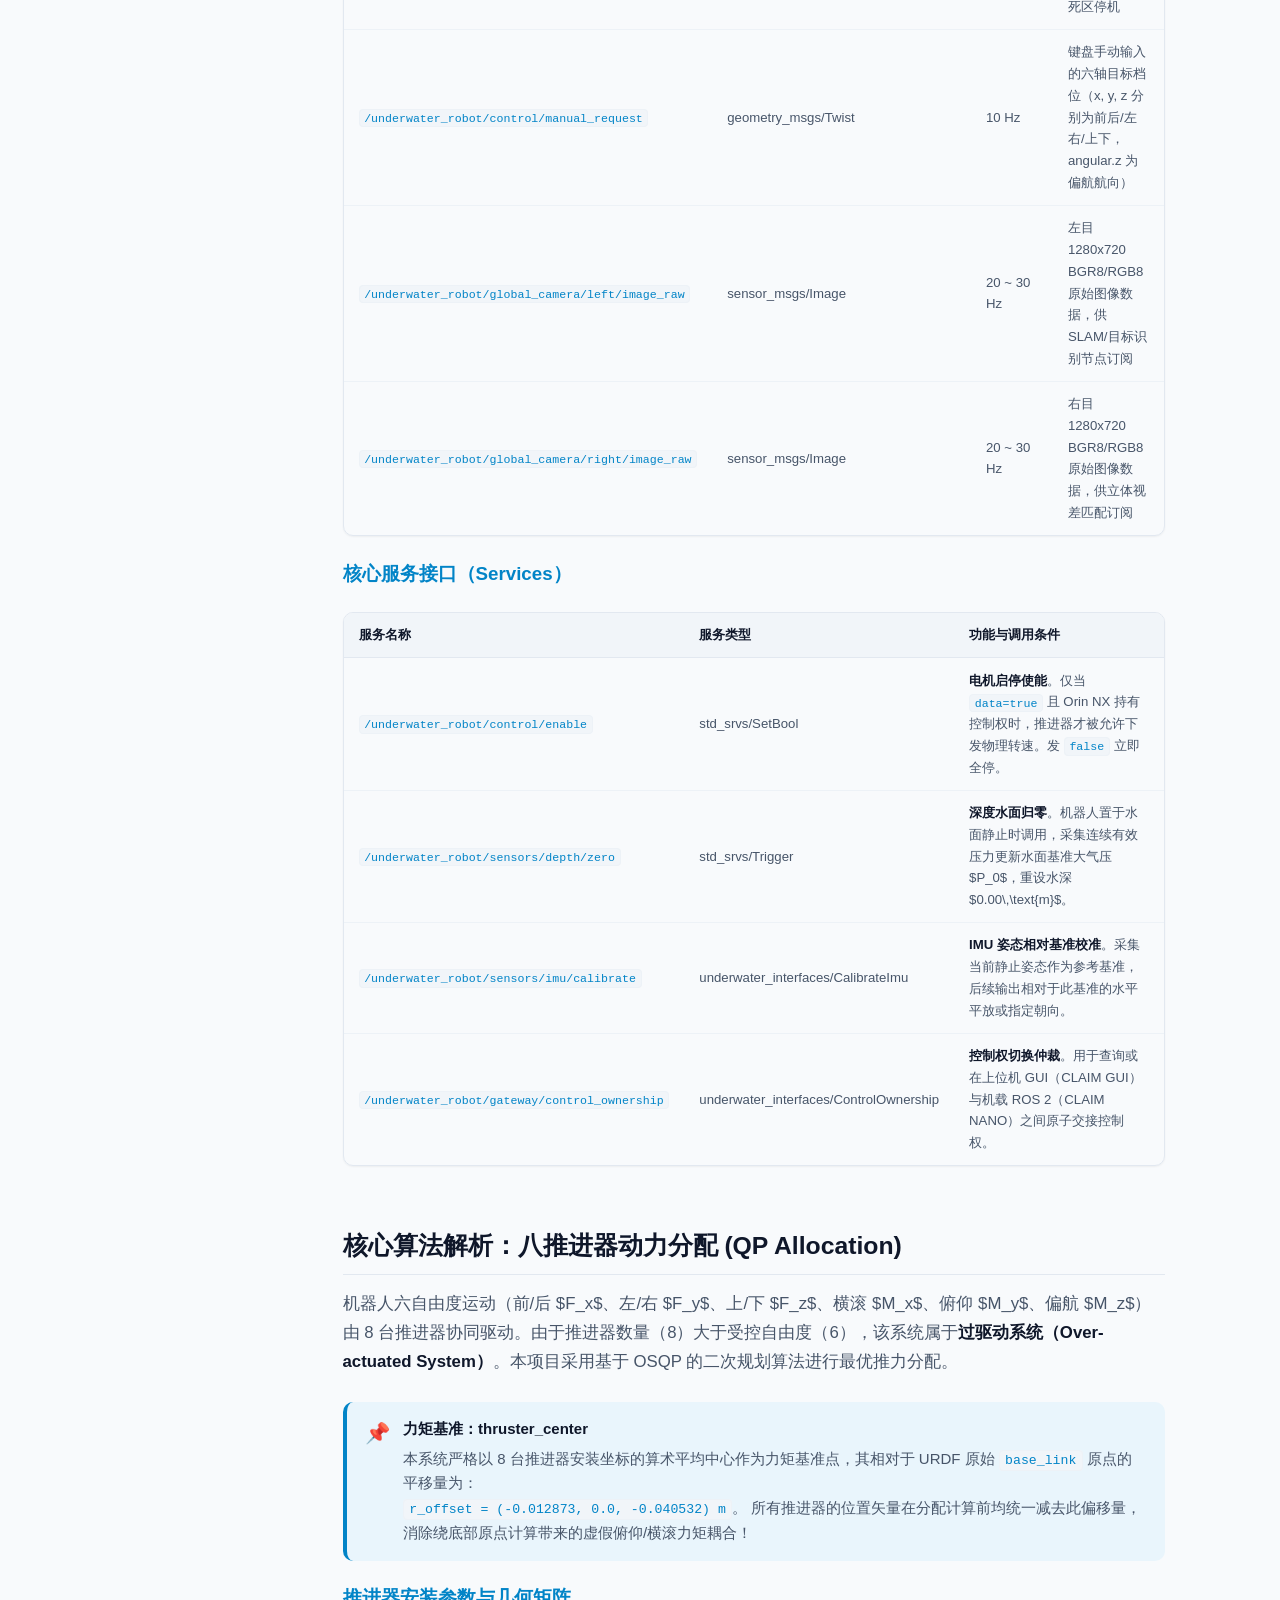
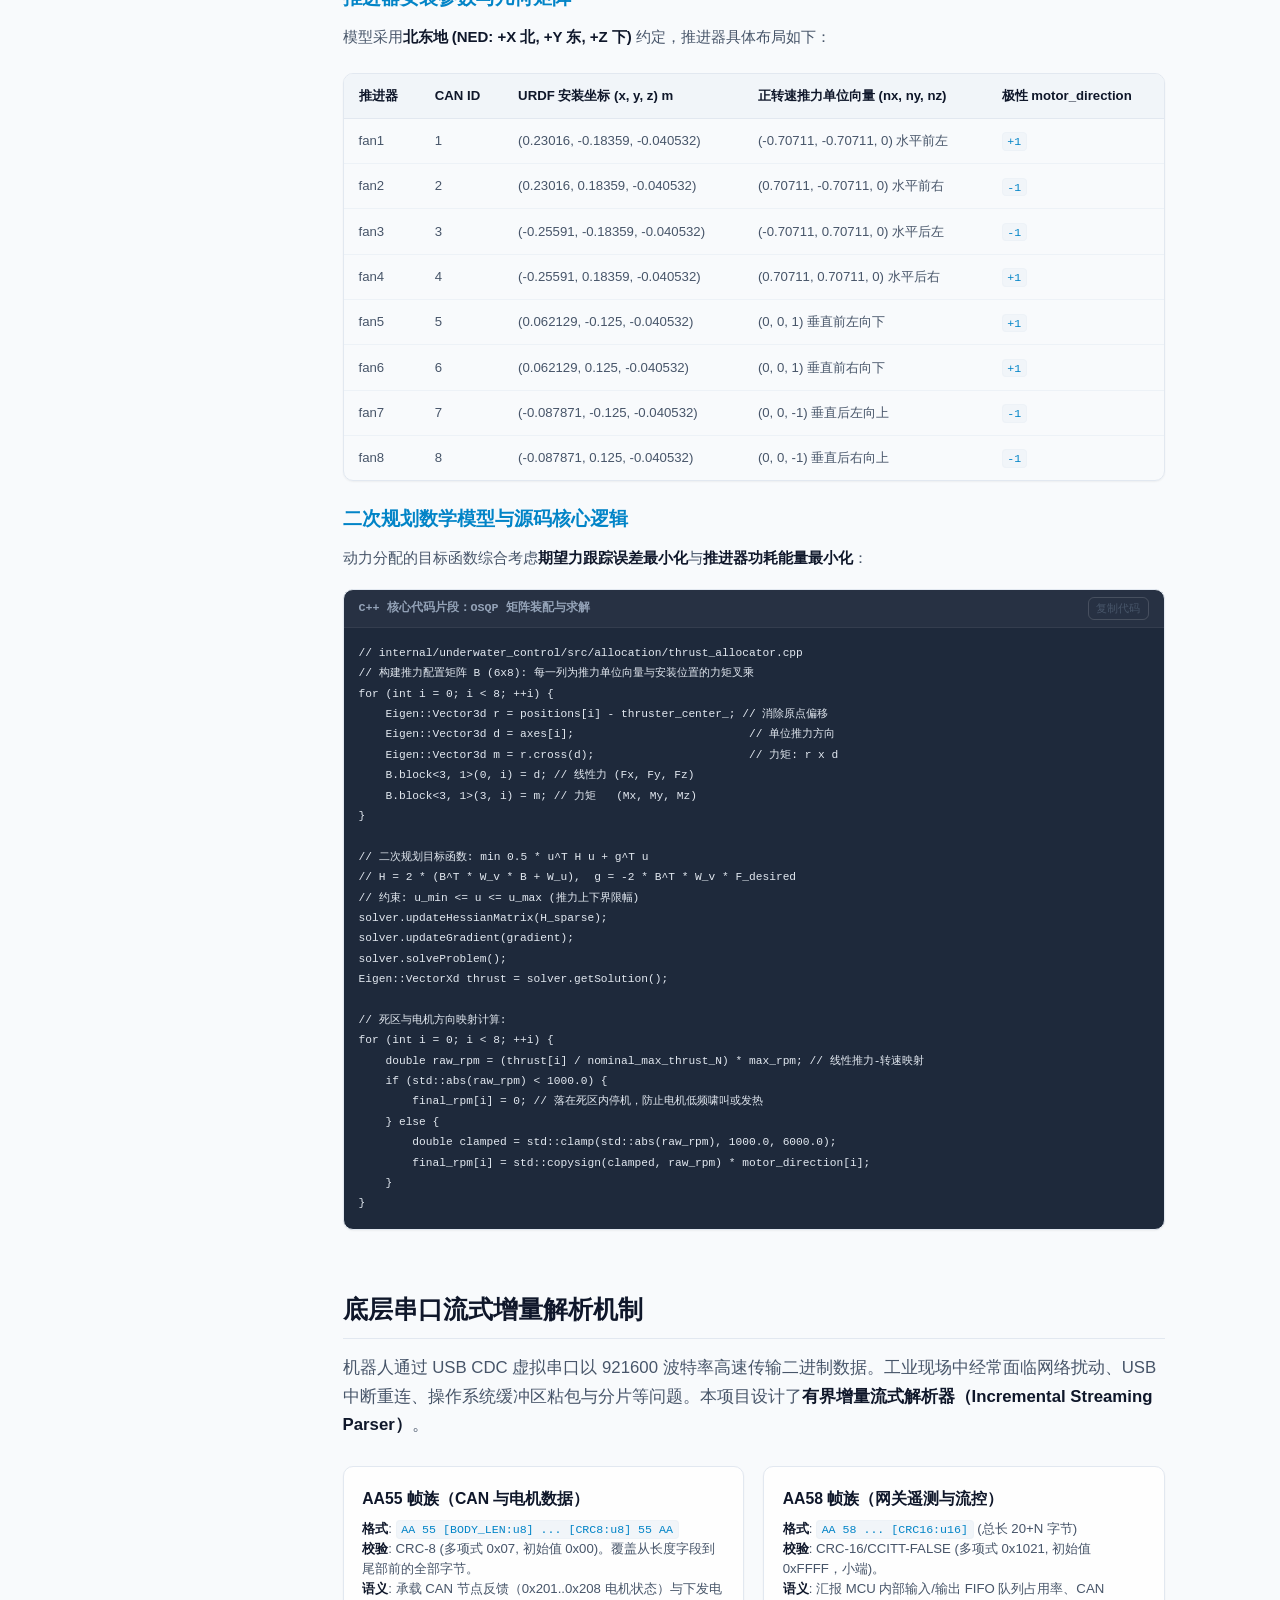
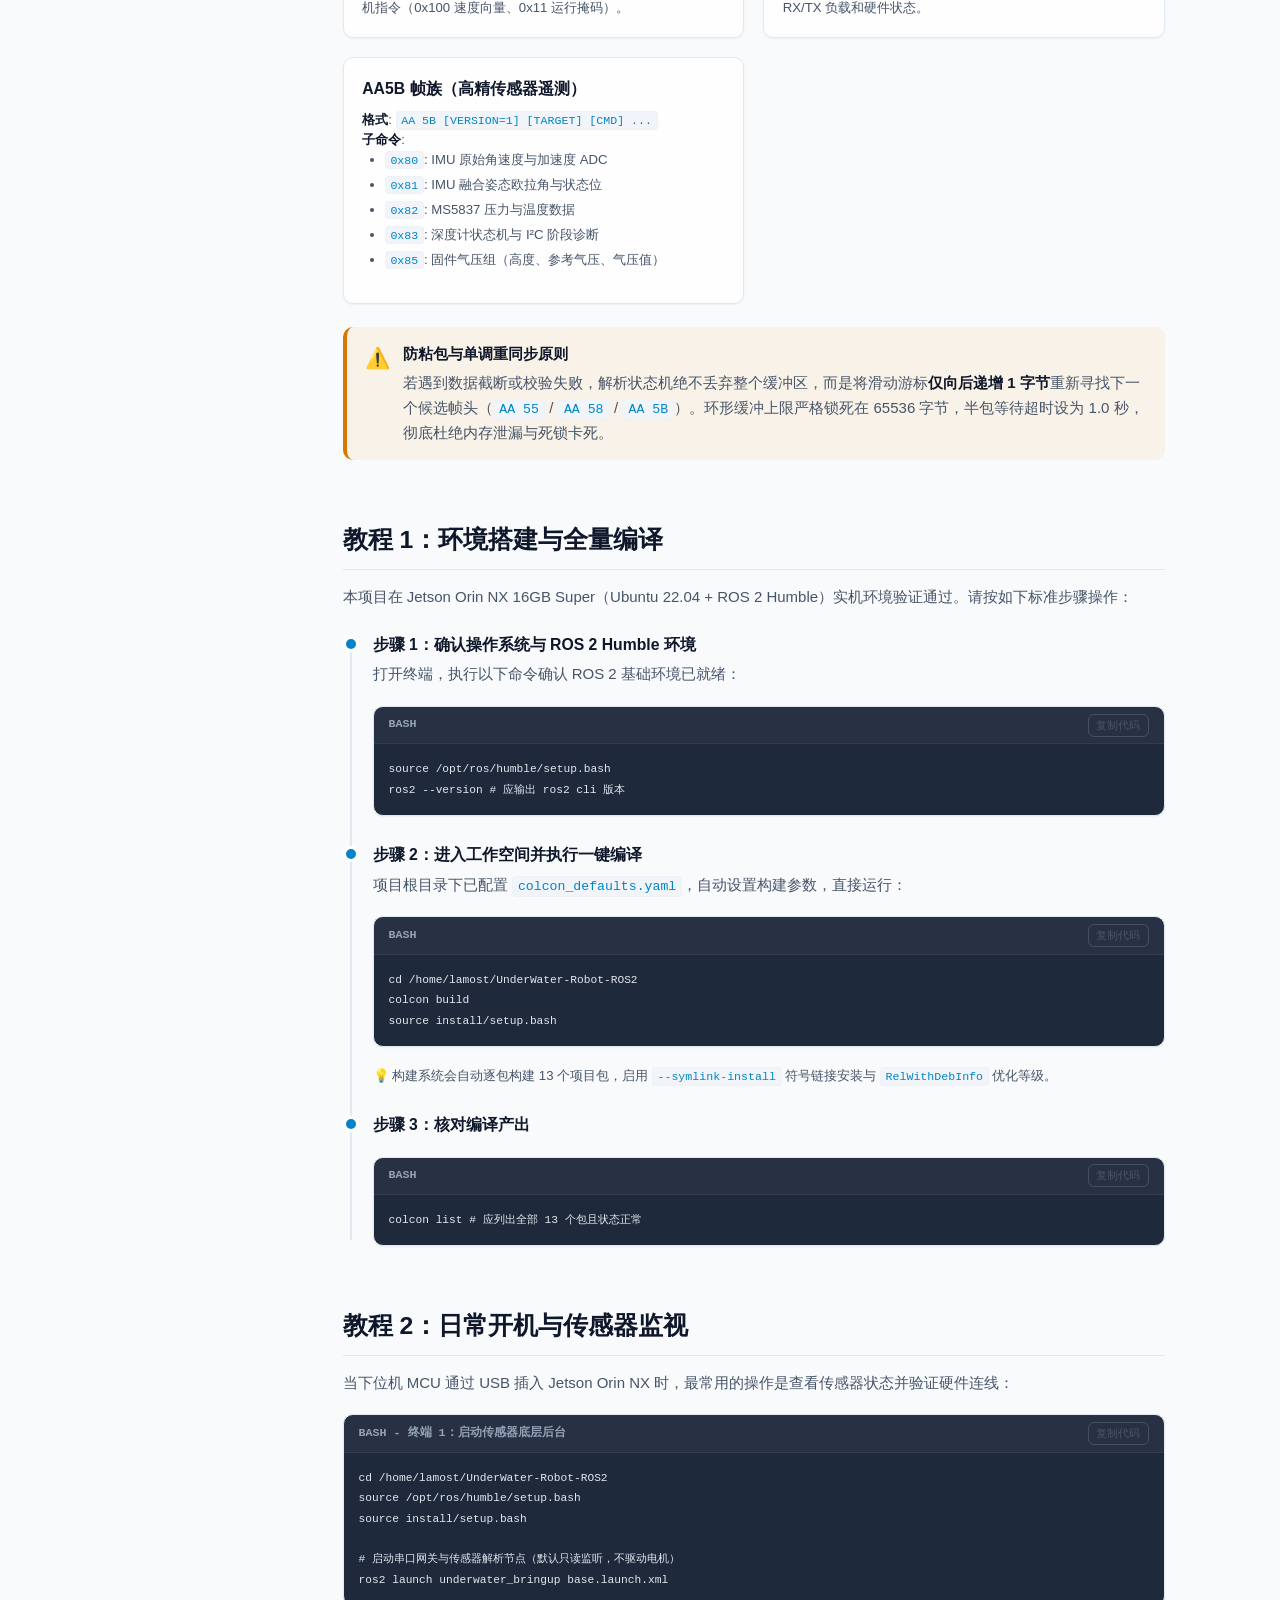
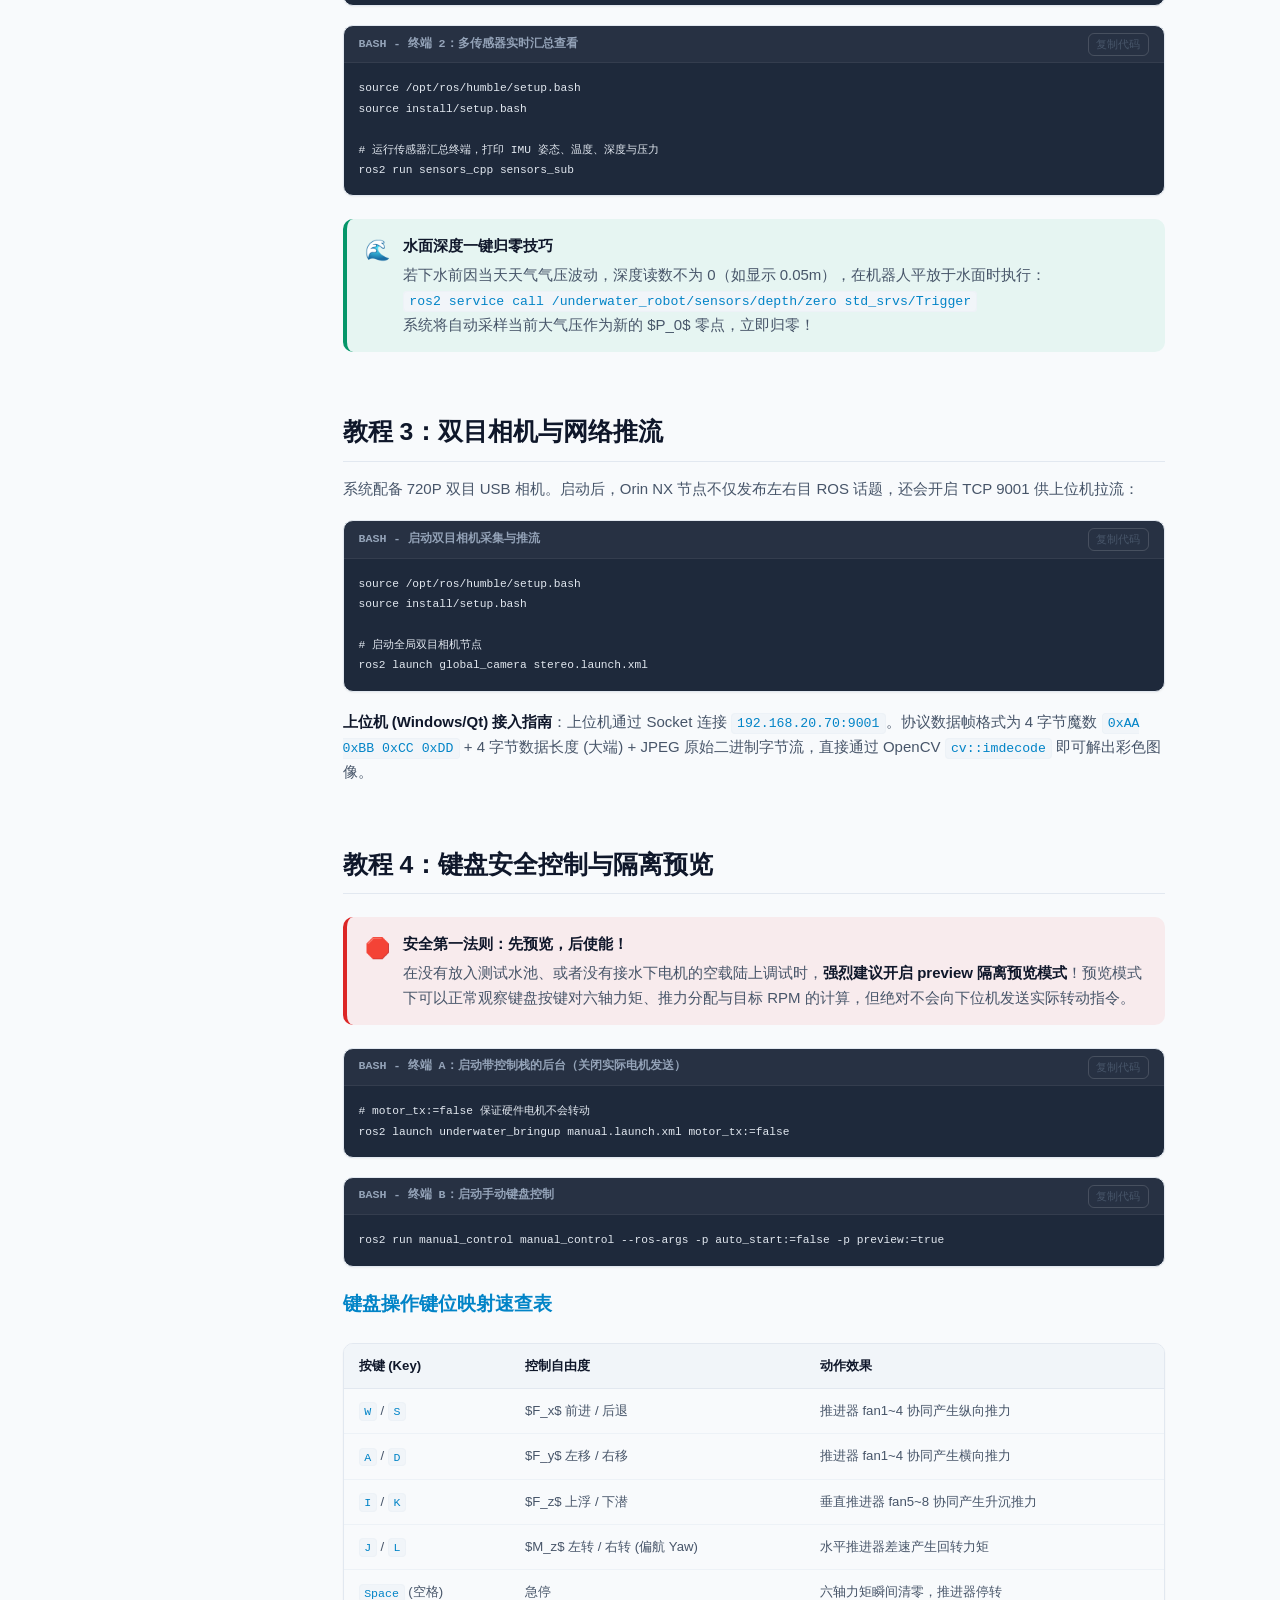
==== commit 468bcef8: "文档：对系统 10 大核心节点进行全景深度剖析（接口/参数/机制/避坑）" ====
--- a/doc/index.html
+++ b/doc/index.html
@@ -391,67 +391,307 @@
 
       <!-- 4. 核心节点详解 -->
       <section id="nodes" class="doc-section">
-        <h2>核心节点（Nodes）详解</h2>
-        <p>初学者学习 ROS 2 最重要的就是明白<strong>“哪个节点在干什么”</strong>。以下是系统内最重要的几个常驻后台进程节点：</p>
-
-        <div class="card-grid">
-          <div class="card">
-            <div class="card-title"><code>mcu_gateway_node</code></div>
-            <div class="card-desc">
-              <strong>所属包</strong>: underwater_mcu_gateway<br>
-              <strong>运行方式</strong>: 包含在 <code>base.launch.xml</code> 中自动启动<br>
-              <strong>核心逻辑</strong>:
-              <ul>
-                <li>独占打开 MCU 串口 <code>/dev/ttyACM0</code>（921600 波特率）。</li>
-                <li>运行有界环形缓存状态机，解码 AA55/58/5B 帧。</li>
-                <li>开启 TCP 9000 端口（向上位机转发原始字节）和 TCP 9002（控制权状态仲裁）。</li>
-              </ul>
-            </div>
-          </div>
-
-          <div class="card">
-            <div class="card-title"><code>devices_node</code></div>
-            <div class="card-desc">
-              <strong>所属包</strong>: underwater_devices<br>
-              <strong>订阅</strong>: <code>gateway/frames</code><br>
-              <strong>核心逻辑</strong>:
-              <ul>
-                <li>将 0x80/0x81/0x85 字节转化为 <code>ImuState</code> 消息（支持物理重力加速度 $m/s^2$ 转换与欧拉角）。</li>
-                <li>解析 MS5837 0x82 深度数据与 0x83 状态机错误码，提供 <code>sensors/depth/zero</code> 归零服务。</li>
-                <li>解析 0x201..0x208 电机电压、电流、转速与 MCU 温度反馈。</li>
-              </ul>
-            </div>
-          </div>
-
-          <div class="card">
-            <div class="card-title"><code>control_node</code></div>
-            <div class="card-desc">
-              <strong>所属包</strong>: underwater_control<br>
-              <strong>启动要求</strong>: 显式指定 <code>motor_tx:=true</code><br>
-              <strong>核心逻辑</strong>:
-              <ul>
-                <li>订阅 <code>manual_request</code> 或 <code>wrench_request</code> 六轴输入。</li>
-                <li>调用 OSQP 二次规划求解器，以八推进器几何中心 <code>thruster_center</code> 为基准计算推力。</li>
-                <li>执行 1000~6000 RPM 死区截断与 <code>motor_direction</code> 极性映射。</li>
-                <li>检查 500ms 超时看门狗，超时自动向 MCU 发送 0x11 停机报文。</li>
-              </ul>
-            </div>
-          </div>
-
-          <div class="card">
-            <div class="card-title"><code>global_cam_pub</code></div>
-            <div class="card-desc">
-              <strong>所属包</strong>: global_camera<br>
-              <strong>启动方式</strong>: <code>ros2 launch global_camera stereo.launch.xml</code><br>
-              <strong>核心逻辑</strong>:
-              <ul>
-                <li>打开 USB 摄像头 <code>/dev/video0</code>，采集 2560x720 双目拼接画面。</li>
-                <li>在内存中按中线切分为左目 1280x720 与右目 1280x720，发布为标准 ROS 图像。</li>
-                <li>自带独立 TCP 9001 服务器，将拼接画面 JPEG 压缩后以 <code>MAGIC + Length + JPEG</code> 格式推流给上位机。</li>
-              </ul>
-            </div>
-          </div>
-        </div>
+        <h2>核心节点（Nodes）全景深度剖析</h2>
+        <p class="lead-p">
+          初学者学习机器人系统，最关键的就是建立清晰的<strong>“进程拓扑模型”</strong>：明确每一个节点（Node）的输入来源、算法处理、输出目的地以及故障时的降级策略。下面对系统内 10 大核心节点进行全方位的工程级详细拆解：
+        </p>
+
+        <!-- 节点 1: mcu_gateway_node -->
+        <div class="node-detail-card">
+          <div class="node-header-bar">
+            <div class="node-main-title">
+              <span>🔌 1. mcu_gateway_node</span>
+            </div>
+            <div class="node-tags-group">
+              <span class="badge badge-hardware">包: underwater_mcu_gateway</span>
+              <span class="badge badge-cpp">C++17</span>
+              <span class="badge badge-version">常驻守护进程</span>
+            </div>
+          </div>
+          <p class="node-summary-p">
+            <strong>核心职责</strong>：整个机器人系统的<strong>物理总线中枢与网络网关</strong>。负责独占打开与 STM32H750 MCU 连接的 USB CDC 虚拟串口（<code>/dev/ttyACM0</code>），运行有界增量流式解包状态机，向下位机下发电机转速指令；同时在本地开放 TCP 9000（串口透明转发）与 TCP 9002（独占控制权仲裁）端口，供上位机 Qt GUI 无缝接入。
+          </p>
+          
+          <div class="node-sub-heading">📥 接口总线矩阵 (Topics & Services)</div>
+          <div class="table-container">
+            <table class="param-table">
+              <thead><tr><th>类型</th><th>接口名</th><th>数据类型</th><th>作用与触发条件</th></tr></thead>
+              <tbody>
+                <tr><td>发布 (Pub)</td><td><code>gateway/frames</code></td><td>underwater_interfaces/GatewayFrame</td><td>发布校验合法的 AA55/AA58/AA5B 完整二进制帧，供设备层订阅</td></tr>
+                <tr><td>发布 (Pub)</td><td><code>gateway/status</code></td><td>underwater_interfaces/GatewayStatus</td><td>汇报串口连接状态、累计收发字节数/帧数、丢包率与缓冲区水位</td></tr>
+                <tr><td>发布 (Pub)</td><td><code>gateway/raw_serial</code></td><td>underwater_interfaces/RawSerial</td><td>原始字节流镜像（供调试记录或录包分析）</td></tr>
+                <tr><td>订阅 (Sub)</td><td><code>control/motor_command</code></td><td>underwater_interfaces/MotorSetpoint</td><td>订阅动力分配节点计算的 8 路电机转速指令，组装成 0x100 帧下发</td></tr>
+                <tr><td>服务 (Srv)</td><td><code>gateway/control_ownership</code></td><td>underwater_interfaces/ControlOwnership</td><td>查询或切换控制权所有者（Orin NX 本地 vs 上位机 GUI）</td></tr>
+              </tbody>
+            </table>
+          </div>
+
+          <div class="node-sub-heading">⚙️ 核心参数 (ROS Parameters)</div>
+          <div class="table-container">
+            <table class="param-table">
+              <thead><tr><th>参数名</th><th>默认值</th><th>类型</th><th>说明</th></tr></thead>
+              <tbody>
+                <tr><td><code>serial_port</code></td><td><code>/dev/serial/by-id/usb-...</code></td><td>string</td><td>MCU USB CDC 稳定设备路径（强烈推荐 by-id 路径，防止插拔后变 ttyACM1）</td></tr>
+                <tr><td><code>baud_rate</code></td><td><code>921600</code></td><td>int</td><td>底层串口物理波特率，必须与 STM32H750 固件配置严格匹配</td></tr>
+                <tr><td><code>tcp_enabled</code></td><td><code>true</code></td><td>bool</td><td>是否开启 TCP 9000 原始串口转发服务</td></tr>
+                <tr><td><code>tcp_port</code></td><td><code>9000</code></td><td>int</td><td>原始字节透明转发监听端口，支持单个 GUI 客户端连接</td></tr>
+                <tr><td><code>control_port</code></td><td><code>9002</code></td><td>int</td><td>控制权仲裁 TCP 端口（响应 <code>CLAIM GUI</code>、<code>RELEASE GUI</code> 等文本握手）</td></tr>
+                <tr><td><code>buffer_capacity</code></td><td><code>65536</code></td><td>int</td><td>环形缓冲区容量上限（64KB），防止网络或串口积压导致内存无限膨胀</td></tr>
+              </tbody>
+            </table>
+          </div>
+
+          <div class="highlight-box">
+            💡 <strong>初学者避坑关键</strong>：<code>mcu_gateway_node</code> 必须拥有对 <code>/dev/ttyACM0</code> 的独占访问权限！启动前若有遗留进程未退出，会导致 <code>Failed to open serial port</code>。排查命令：<code>fuser -v /dev/ttyACM0</code>。
+          </div>
+        </div>
+
+        <!-- 节点 2: devices_node -->
+        <div class="node-detail-card">
+          <div class="node-header-bar">
+            <div class="node-main-title">
+              <span>🧭 2. devices_node</span>
+            </div>
+            <div class="node-tags-group">
+              <span class="badge badge-hardware">包: underwater_devices</span>
+              <span class="badge badge-cpp">C++17</span>
+              <span class="badge badge-version">设备抽象层</span>
+            </div>
+          </div>
+          <p class="node-summary-p">
+            <strong>核心职责</strong>：水下传感器的<strong>物理语义解释器</strong>。它不直接操作硬件串口，而是订阅 <code>mcu_gateway_node</code> 发出的 <code>gateway/frames</code> 二进制数据，将其精准反序列化为工程物理单位，并发布符合 ROS 2 工业标准的传感器状态话题。
+          </p>
+
+          <div class="node-sub-heading">📥 接口总线矩阵 (Topics & Services)</div>
+          <div class="table-container">
+            <table class="param-table">
+              <thead><tr><th>类型</th><th>接口名</th><th>数据类型</th><th>作用与触发条件</th></tr></thead>
+              <tbody>
+                <tr><td>订阅 (Sub)</td><td><code>gateway/frames</code></td><td>underwater_interfaces/GatewayFrame</td><td>接收网关解出的 AA5B（传感器）与 AA55（电机反馈）帧</td></tr>
+                <tr><td>发布 (Pub)</td><td><code>sensors/imu/state</code></td><td>underwater_interfaces/ImuState</td><td>发布九轴加速度（m/s²）、角速度（rad/s）、欧拉角、气压及有效位</td></tr>
+                <tr><td>发布 (Pub)</td><td><code>sensors/depth/state</code></td><td>underwater_interfaces/DepthState</td><td>发布水温（℃）、压力（Pa）、计算水深（m）、水面零点 P0 及错误码</td></tr>
+                <tr><td>发布 (Pub)</td><td><code>actuators/thrusters/state</code></td><td>underwater_interfaces/MotorState</td><td>发布 8 台推进器的实际转速、母线电压、工作电流与电调温度</td></tr>
+                <tr><td>服务 (Srv)</td><td><code>sensors/depth/zero</code></td><td>std_srvs/Trigger</td><td>触发水面深度归零校准（将当前大气压采样更新为基准 P0）</td></tr>
+                <tr><td>服务 (Srv)</td><td><code>sensors/imu/calibrate</code></td><td>underwater_interfaces/CalibrateImu</td><td>触发静止基准姿态采样，保存相对水平/朝向四元数偏移</td></tr>
+              </tbody>
+            </table>
+          </div>
+
+          <div class="highlight-box">
+            🔬 <strong>核心算法与物理模型</strong>：
+            <ul>
+              <li><strong>深度解算公式</strong>：$h = \frac{P - P_0}{\rho \cdot g}$，其中 $P$ 为 MS5837-02BA 实测绝对压力，$P_0$ 为水面参考气压（默认 100965 Pa），$\rho$ 为水体密度（淡水 1000 kg/m³，海水 1025 kg/m³），$g = 9.80665\,\text{m/s}^2$。</li>
+              <li><strong>MS5837 状态机高位诊断</strong>：当 0x83 状态帧返回异常时，自动拆解 `status` 字段第 24~31 位，定位是 I²C 硬件总线错误、CRC 校验失败还是缺少水面参考。</li>
+            </ul>
+          </div>
+        </div>
+
+        <!-- 节点 3: control_node -->
+        <div class="node-detail-card">
+          <div class="node-header-bar">
+            <div class="node-main-title">
+              <span>🎯 3. control_node</span>
+            </div>
+            <div class="node-tags-group">
+              <span class="badge badge-hardware">包: underwater_control</span>
+              <span class="badge badge-cpp">C++17</span>
+              <span class="badge badge-warning">高安全级门禁</span>
+            </div>
+          </div>
+          <p class="node-summary-p">
+            <strong>核心职责</strong>：六自由度<strong>动力分配求解与电机使能安全门禁</strong>。接收六轴力/力矩期望（$F_x, F_y, F_z, M_x, M_y, M_z$），通过内置 OSQP 二次规划求解器，计算 8 台推进器的最优推力，并完成死区处理与极性映射；节点内置双重安全锁：必须显式调用服务使能，且具备 500ms 丢包看门狗急停保护。
+          </p>
+
+          <div class="node-sub-heading">📥 接口总线矩阵 (Topics & Services)</div>
+          <div class="table-container">
+            <table class="param-table">
+              <thead><tr><th>类型</th><th>接口名</th><th>数据类型</th><th>作用与触发条件</th></tr></thead>
+              <tbody>
+                <tr><td>订阅 (Sub)</td><td><code>control/manual_request</code></td><td>geometry_msgs/Twist</td><td>键盘手动控制发布的期望六轴速度/档位</td></tr>
+                <tr><td>订阅 (Sub)</td><td><code>control/wrench_request</code></td><td>geometry_msgs/Wrench</td><td>自动控制或算法节点发布的标准力与力矩（牛顿 / 牛·米）</td></tr>
+                <tr><td>发布 (Pub)</td><td><code>control/motor_command</code></td><td>underwater_interfaces/MotorSetpoint</td><td>最终下发给 8 台电机的目标转速（RPM）与运行掩码</td></tr>
+                <tr><td>发布 (Pub)</td><td><code>control/allocation_status</code></td><td>underwater_interfaces/AllocationStatus</td><td>动力分配求解状态（迭代次数、残差、各路分配推力）</td></tr>
+                <tr><td>服务 (Srv)</td><td><code>control/enable</code></td><td>std_srvs/SetBool</td><td>电机动力输出总开关（发 <code>true</code> 允许电机转动，发 <code>false</code> 强制急停）</td></tr>
+              </tbody>
+            </table>
+          </div>
+
+          <div class="node-sub-heading">⚙️ 核心安全参数</div>
+          <div class="table-container">
+            <table class="param-table">
+              <thead><tr><th>参数名</th><th>默认值</th><th>类型</th><th>说明</th></tr></thead>
+              <tbody>
+                <tr><td><code>motor_tx</code></td><td><code>false</code></td><td>bool</td><td>全局发送许可。出于安全考虑默认必须通过 launch 显式开启</td></tr>
+                <tr><td><code>timeout_ms</code></td><td><code>500</code></td><td>int</td><td>指令超时看门狗阈值。若超过 500ms 未收到新控制指令，自动向推进器下发 0 RPM</td></tr>
+                <tr><td><code>deadzone_rpm</code></td><td><code>1000.0</code></td><td>double</td><td>电机死区下限。推力换算转速在 (-1000, 1000) 区间内直接截断归零</td></tr>
+                <tr><td><code>max_rpm</code></td><td><code>6000.0</code></td><td>double</td><td>单台水下推进器允许输出的最大转速限制</td></tr>
+              </tbody>
+            </table>
+          </div>
+
+          <div class="highlight-box">
+            🛡️ <strong>力矩基准消除虚假耦合</strong>：
+            动力分配严格以推进器几何中心 <code>thruster_center = (-0.012873, 0.0, -0.040532) m</code> 作为计算原点。在平移消除后，纯前进力 $F_x$ 分配将不会产生虚假的下沉力矩，确保 ROV 在水下直线航行时不发生“磕头”或“仰头”。
+          </div>
+        </div>
+
+        <!-- 节点 4: global_cam_pub -->
+        <div class="node-detail-card">
+          <div class="node-header-bar">
+            <div class="node-main-title">
+              <span>📷 4. global_cam_pub</span>
+            </div>
+            <div class="node-tags-group">
+              <span class="badge badge-hardware">包: global_camera</span>
+              <span class="badge badge-cpp">C++17 + OpenCV</span>
+              <span class="badge badge-version">双目视觉引擎</span>
+            </div>
+          </div>
+          <p class="node-summary-p">
+            <strong>核心职责</strong>：<strong>全局快门双目立体相机的硬件采集与网络推流服务</strong>。通过 Linux V4L2 接口采集原生 2560x720@30FPS 宽幅双目画面，在内存中按中线零拷贝切割为左目（1280x720）与右目（1280x720），并分别发布标准 ROS 图像；同时内部集成独立 TCP 9001 服务器，支持向下位机或上位机低延迟推送压缩 JPEG 流。
+          </p>
+
+          <div class="node-sub-heading">📥 接口总线矩阵 (Topics & Network)</div>
+          <div class="table-container">
+            <table class="param-table">
+              <thead><tr><th>类型</th><th>接口名</th><th>数据类型 / 协议</th><th>作用说明</th></tr></thead>
+              <tbody>
+                <tr><td>发布 (Pub)</td><td><code>global_camera/left/image_raw</code></td><td>sensor_msgs/Image</td><td>左目 1280x720 原始彩色图像，时间戳严格同步</td></tr>
+                <tr><td>发布 (Pub)</td><td><code>global_camera/right/image_raw</code></td><td>sensor_msgs/Image</td><td>右目 1280x720 原始彩色图像，供立体深度匹配（Stereo BM/SGBM）</td></tr>
+                <tr><td>网络推流</td><td><code>TCP 0.0.0.0:9001</code></td><td>自定义二进制流</td><td>格式：<code>0xAABBCCDD (4B) + 数据长度 (4B 大端) + JPEG 数据</code></td></tr>
+              </tbody>
+            </table>
+          </div>
+
+          <div class="highlight-box">
+            ⚡ <strong>性能优化亮点</strong>：
+            图像分割过程基于 <code>cv::Mat</code> 的子区域（ROI）视图实现，不触发整幅画面的内存复制（Zero-copy）。JPEG 编码在独立的工作线程中执行，彻底隔离相机 I/O 阻塞对主控制回路的影响，保证稳定的 25~30 FPS 输出。
+          </div>
+        </div>
+
+        <!-- 节点 5: manual_control -->
+        <div class="node-detail-card">
+          <div class="node-header-bar">
+            <div class="node-main-title">
+              <span>🎮 5. manual_control</span>
+            </div>
+            <div class="node-tags-group">
+              <span class="badge badge-hardware">包: manual_control</span>
+              <span class="badge badge-cpp">C++17</span>
+              <span class="badge badge-version">人机操控终端</span>
+            </div>
+          </div>
+          <p class="node-summary-p">
+            <strong>核心职责</strong>：终端<strong>非阻塞键盘六自由度手动操控交互器</strong>。接管终端按键事件（W/S/A/D/I/K/J/L 等），将其转化为六轴档位并保持，首个方向键自动请求使能；支持 <code>preview:=true</code> 隔离安全预览模式，方便在陆上无水环境下进行控制逻辑验证。
+          </p>
+
+          <div class="node-sub-heading">📥 接口总线矩阵</div>
+          <div class="table-container">
+            <table class="param-table">
+              <thead><tr><th>类型</th><th>接口名</th><th>数据类型</th><th>作用说明</th></tr></thead>
+              <tbody>
+                <tr><td>发布 (Pub)</td><td><code>control/manual_request</code></td><td>geometry_msgs/Twist</td><td>按 10Hz 持续发布当前按键保持的六轴目标档位（-1.0 ~ +1.0）</td></tr>
+                <tr><td>客户端 (Client)</td><td><code>control/enable</code></td><td>std_srvs/SetBool</td><td>首次按下方向键时自动向控制节点发送使能请求（preview 模式下跳过）</td></tr>
+              </tbody>
+            </table>
+          </div>
+
+          <div class="highlight-box">
+            🕹️ <strong>常用操控参数</strong>：
+            <br>• <code>preview:=true</code>：只计算推力与发布话题，不调用底层硬件使能服务，安全级别极高！
+            <br>• <code>auto_start:=false</code>：接入已有正在运行的后台，不自动在后台重复拉起节点。
+          </div>
+        </div>
+
+        <!-- 节点 6: sensors_sub_jilushuju -->
+        <div class="node-detail-card">
+          <div class="node-header-bar">
+            <div class="node-main-title">
+              <span>💾 6. sensors_sub_jilushuju</span>
+            </div>
+            <div class="node-tags-group">
+              <span class="badge badge-hardware">包: sensors_cpp</span>
+              <span class="badge badge-cpp">C++17</span>
+              <span class="badge badge-version">10Hz 定频落盘</span>
+            </div>
+          </div>
+          <p class="node-summary-p">
+            <strong>核心职责</strong>：水下试验<strong>高可靠定频数据记录仪（数据记录）</strong>。以严格 10.0 Hz 采样周期对 IMU 姿态、角速度、加速度、深度计压力、水温与计算深度进行时间戳多源对齐，并自动落盘生成 CSV 文件，存储至工作空间的 <code>Recodes/</code> 目录下。
+          </p>
+          <div class="highlight-box">
+            📊 <strong>数据对齐与完整性规范</strong>：
+            如果某一时刻某路传感器暂时未产生最新样本，该字段在 CSV 中严格写入 <code>NaN</code>，绝不复用历史脏数据或伪造零值；文件首行自动写入标准表头，文件名为生成时刻精确时间戳，完全满足国家级水下实验数据规范。
+          </div>
+        </div>
+
+        <!-- 节点 7: forces_pub -->
+        <div class="node-detail-card">
+          <div class="node-header-bar">
+            <div class="node-main-title">
+              <span>📈 7. forces_pub</span>
+            </div>
+            <div class="node-tags-group">
+              <span class="badge badge-hardware">包: manual_control</span>
+              <span class="badge badge-cpp">C++17</span>
+              <span class="badge badge-warning">动力学辨识</span>
+            </div>
+          </div>
+          <p class="node-summary-p">
+            <strong>核心职责</strong>：<strong>预定时序水动力学激励信号发生器</strong>。在进行水动力学建模、推力拖曳试验或系统阶跃辨识时，按精确时间轴自动发布前向推力 $F_x$ 阶跃信号（默认执行 100 秒后自动请求停机），省去人工按键的不确定性。
+          </p>
+        </div>
+
+        <!-- 节点 8: backend_host -->
+        <div class="node-detail-card">
+          <div class="node-header-bar">
+            <div class="node-main-title">
+              <span>🏭 8. backend_host / compat_runtime</span>
+            </div>
+            <div class="node-tags-group">
+              <span class="badge badge-hardware">包: sensors_cpp</span>
+              <span class="badge badge-cpp">C++17 动态库</span>
+              <span class="badge badge-version">兼容层架构</span>
+            </div>
+          </div>
+          <p class="node-summary-p">
+            <strong>核心职责</strong>：<strong>原项目 14 个兼容入口的统一宿主运行时</strong>。原项目中的 <code>depth</code>、<code>sensors_sub</code>、<code>camera_display</code>、<code>auto_control</code> 等命令全部链接至该共享库，运行期根据 <code>COMPAT_ENTRY</code> 宏分派。如果发现系统底层后台未启动，宿主具备进程单例发现与自动后台准备（<code>auto_start</code>）能力。
+          </p>
+        </div>
+
+        <!-- 节点 9: data_sub -->
+        <div class="node-detail-card">
+          <div class="node-header-bar">
+            <div class="node-main-title">
+              <span>👁️ 9. data_sub</span>
+            </div>
+            <div class="node-tags-group">
+              <span class="badge badge-hardware">包: global_camera</span>
+              <span class="badge badge-cpp">C++17 + HighGUI</span>
+              <span class="badge badge-version">图像监视验证</span>
+            </div>
+          </div>
+          <p class="node-summary-p">
+            <strong>核心职责</strong>：<strong>ROS 2 双目图像本地订阅与可视化检视工具</strong>。订阅 <code>left/image_raw</code> 与 <code>right/image_raw</code> 话题，实时通过 OpenCV 窗口渲染双目画面，并支持键盘按键一键捕获当前立体图像对并保存为 PNG 图片，供标定与离线算法评测使用。
+          </p>
+        </div>
+
+        <!-- 节点 10: depth_publisher & imu_publisher -->
+        <div class="node-detail-card">
+          <div class="node-header-bar">
+            <div class="node-main-title">
+              <span>📦 10. depth_publisher & imu_publisher</span>
+            </div>
+            <div class="node-tags-group">
+              <span class="badge badge-hardware">包: depth_py & imu_py</span>
+              <span class="badge badge-cpp">C++17 薄封装</span>
+              <span class="badge badge-version">独立单传感器入口</span>
+            </div>
+          </div>
+          <p class="node-summary-p">
+            <strong>核心职责</strong>：<strong>单传感器独立调试入口</strong>。允许只关心深度计或只关心 IMU 的开发者单独运行 <code>ros2 run depth_py depth_publisher</code> 或 <code>ros2 run imu_py imu_publisher</code>，底层自动挂接 <code>compat_runtime</code> 共享驱动，降低单一传感器故障排查的复杂度。
+          </p>
+        </div>
+
       </section>
 
       <!-- 5. 话题与服务总线 -->
--- a/doc/style.css
+++ b/doc/style.css
@@ -777,6 +777,91 @@
   line-height: 1.5;
 }
 
+/* 节点深度卡片样式 */
+.node-detail-card {
+  background: var(--bg-card);
+  border: 1px solid var(--border-color);
+  border-radius: var(--radius-md);
+  padding: 1.5rem;
+  margin: 1.75rem 0;
+  box-shadow: var(--shadow-sm);
+  transition: all 0.2s ease;
+}
+
+.node-detail-card:hover {
+  border-color: var(--accent-color);
+  box-shadow: var(--shadow-md);
+}
+
+.node-header-bar {
+  display: flex;
+  flex-wrap: wrap;
+  align-items: center;
+  justify-content: space-between;
+  gap: 0.75rem;
+  margin-bottom: 1rem;
+  padding-bottom: 0.75rem;
+  border-bottom: 1px solid var(--border-subtle);
+}
+
+.node-main-title {
+  font-size: 1.25rem;
+  font-weight: 700;
+  color: var(--text-primary);
+  display: flex;
+  align-items: center;
+  gap: 0.5rem;
+  font-family: var(--font-mono);
+}
+
+.node-tags-group {
+  display: flex;
+  flex-wrap: wrap;
+  gap: 0.5rem;
+}
+
+.node-summary-p {
+  font-size: 0.92rem;
+  color: var(--text-secondary);
+  margin-bottom: 1rem;
+  line-height: 1.6;
+}
+
+.node-sub-heading {
+  font-size: 0.95rem;
+  font-weight: 700;
+  color: var(--accent-color);
+  margin: 1rem 0 0.5rem;
+  display: flex;
+  align-items: center;
+  gap: 0.4rem;
+}
+
+.param-table {
+  width: 100%;
+  margin: 0.5rem 0 1rem;
+  font-size: 0.82rem;
+}
+
+.param-table th {
+  background: var(--bg-tertiary);
+  padding: 0.5rem 0.75rem;
+}
+
+.param-table td {
+  padding: 0.5rem 0.75rem;
+}
+
+.highlight-box {
+  background: rgba(56, 189, 248, 0.05);
+  border-left: 3px solid var(--accent-color);
+  padding: 0.75rem 1rem;
+  border-radius: var(--radius-sm);
+  margin: 0.75rem 0;
+  font-size: 0.85rem;
+  line-height: 1.55;
+}
+
 /* 交互小工具 */
 .interactive-tool {
   background: var(--bg-secondary);
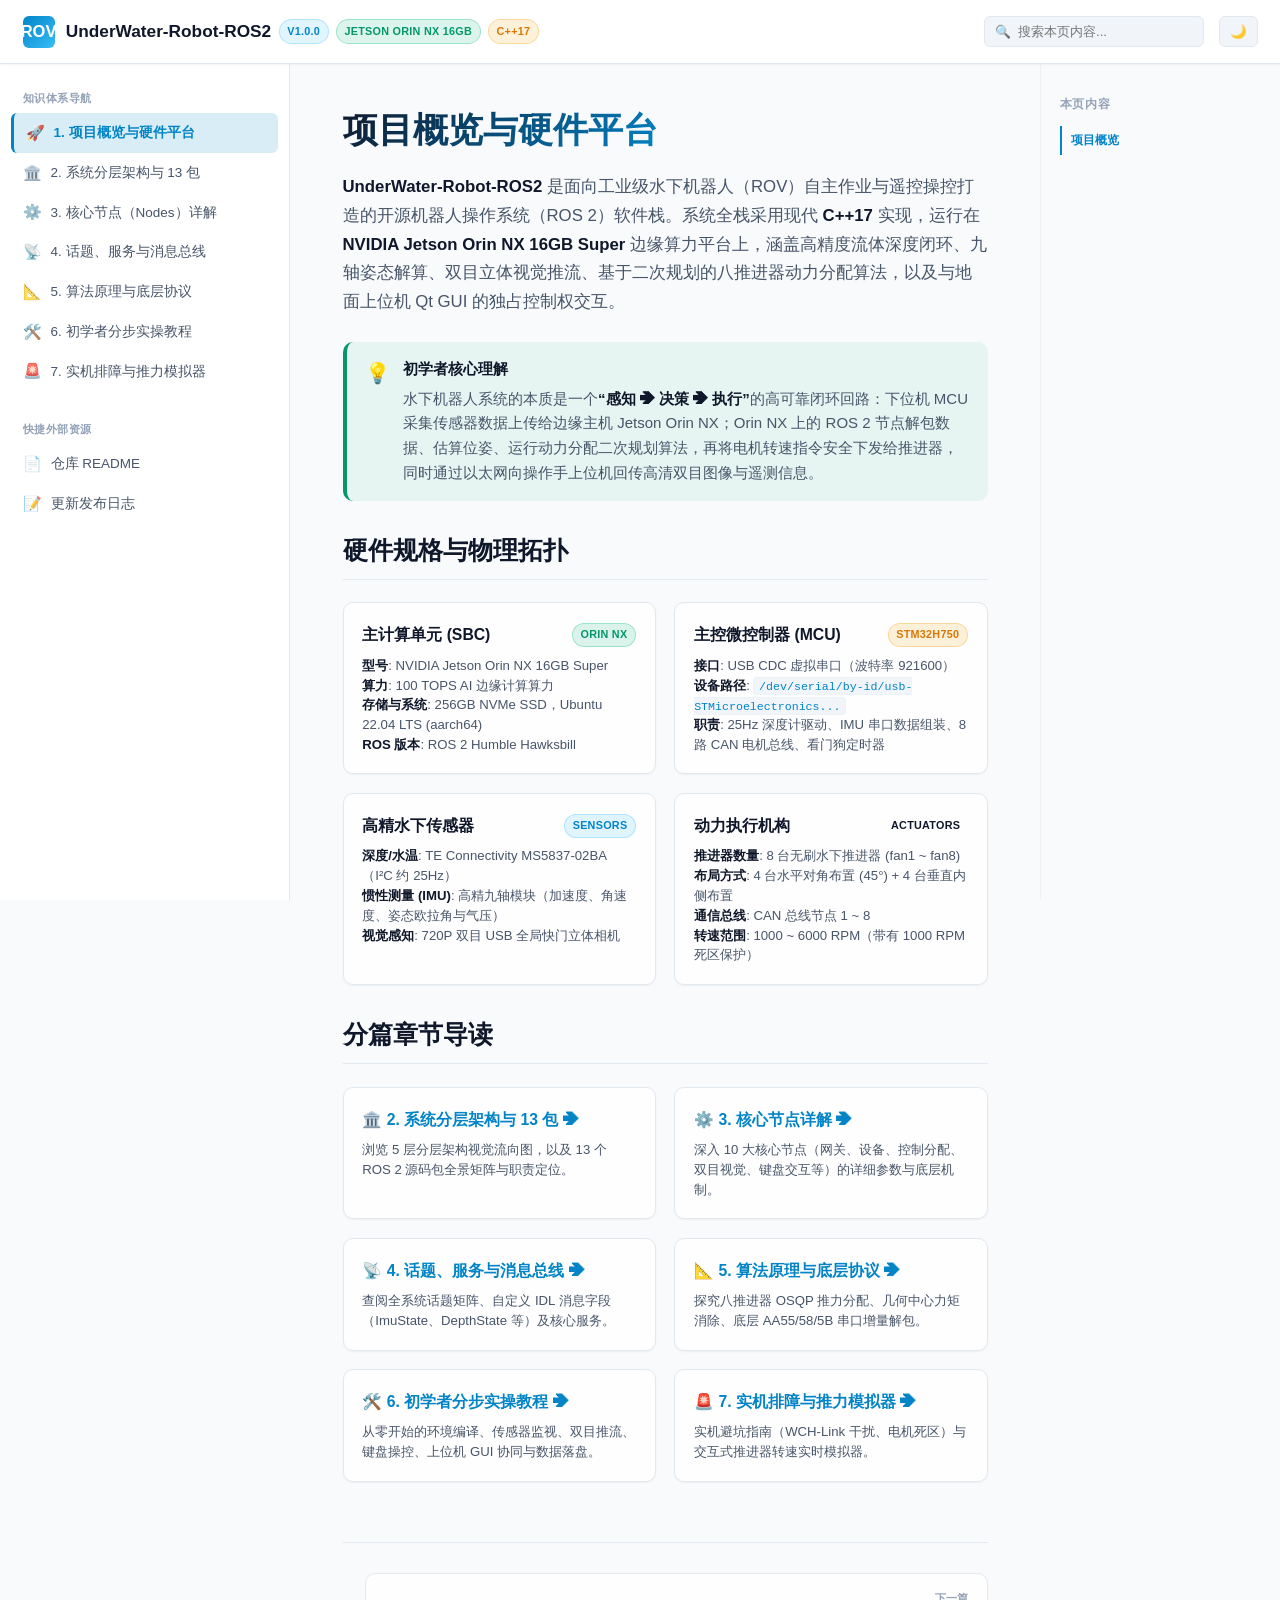
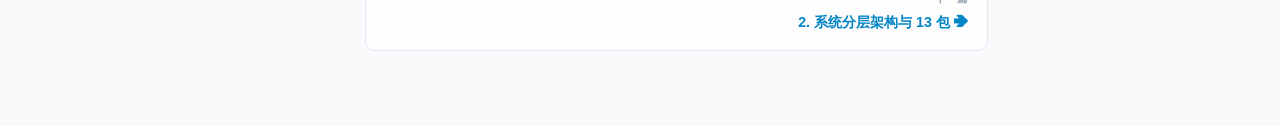
==== commit 517e0d8b: "文档：重构 doc 网页为 7 大独立页面体系，支持侧边栏与翻页器点击秒切" ====
--- a/doc/index.html
+++ b/doc/index.html
@@ -3,7 +3,7 @@
 <head>
   <meta charset="UTF-8">
   <meta name="viewport" content="width=device-width, initial-scale=1.0">
-  <title>UnderWater-Robot-ROS2 水下机器人开发与架构全景指南</title>
+  <title>UnderWater-Robot-ROS2 水下机器人开发全景指南 | 概览与平台</title>
   <link rel="stylesheet" href="style.css">
 </head>
 <body>
@@ -14,7 +14,7 @@
       <button class="menu-toggle" id="menuToggle" aria-label="切换菜单">☰</button>
       <div class="brand-logo">ROV</div>
       <div class="brand-title">
-        <span>UnderWater-Robot-ROS2</span>
+        <a href="index.html" style="color: inherit; text-decoration: none;">UnderWater-Robot-ROS2</a>
         <span class="badge badge-version">v1.0.0</span>
         <span class="badge badge-hardware">Jetson Orin NX 16GB</span>
         <span class="badge badge-cpp">C++17</span>
@@ -24,7 +24,7 @@
     <div class="header-actions">
       <div class="search-box">
         <span class="search-icon">🔍</span>
-        <input type="text" id="searchInput" class="search-input" placeholder="搜索节点、话题、函数、教程...">
+        <input type="text" id="searchInput" class="search-input" placeholder="搜索本页内容...">
       </div>
       <button class="theme-toggle" id="themeToggle" title="切换模式">☀️</button>
     </div>
@@ -33,54 +33,34 @@
   <!-- 主体容器 -->
   <div class="app-container">
     
-    <!-- 左侧侧边栏导航 -->
+    <!-- 左侧侧边栏导航 (多页面跳转) -->
     <nav class="sidebar" id="sidebar">
       <div class="nav-group">
-        <div class="nav-group-title">入门指引</div>
-        <a href="#overview" class="nav-item active"><span class="nav-item-icon">🚀</span> 项目概览与硬件平台</a>
-        <a href="#architecture" class="nav-item"><span class="nav-item-icon">🏛️</span> 系统分层架构与数据流</a>
-        <a href="#workspace" class="nav-item"><span class="nav-item-icon">📂</span> 源码目录与 13 包全景</a>
+        <div class="nav-group-title">知识体系导航</div>
+        <a href="index.html" class="nav-item active"><span class="nav-item-icon">🚀</span> 1. 项目概览与硬件平台</a>
+        <a href="architecture.html" class="nav-item"><span class="nav-item-icon">🏛️</span> 2. 系统分层架构与 13 包</a>
+        <a href="nodes.html" class="nav-item"><span class="nav-item-icon">⚙️</span> 3. 核心节点（Nodes）详解</a>
+        <a href="interfaces.html" class="nav-item"><span class="nav-item-icon">📡</span> 4. 话题、服务与消息总线</a>
+        <a href="algorithms.html" class="nav-item"><span class="nav-item-icon">📐</span> 5. 算法原理与底层协议</a>
+        <a href="tutorials.html" class="nav-item"><span class="nav-item-icon">🛠️</span> 6. 初学者分步实操教程</a>
+        <a href="troubleshooting.html" class="nav-item"><span class="nav-item-icon">🚨</span> 7. 实机排障与推力模拟器</a>
       </div>
 
       <div class="nav-group">
-        <div class="nav-group-title">ROS 2 核心要素</div>
-        <a href="#nodes" class="nav-item"><span class="nav-item-icon">⚙️</span> 核心节点（Nodes）详解</a>
-        <a href="#topics-services" class="nav-item"><span class="nav-item-icon">📡</span> 话题（Topics）与服务（Services）</a>
-        <a href="#messages" class="nav-item"><span class="nav-item-icon">📦</span> 自定义消息（Messages）拆解</a>
-      </div>
-
-      <div class="nav-group">
-        <div class="nav-group-title">算法与核心函数</div>
-        <a href="#algorithms-alloc" class="nav-item"><span class="nav-item-icon">📐</span> 八推进器动力分配 (QP)</a>
-        <a href="#algorithms-protocol" class="nav-item"><span class="nav-item-icon">🔄</span> 底层串口流式增量解析</a>
-        <a href="#algorithms-imu-depth" class="nav-item"><span class="nav-item-icon">🧭</span> IMU 基准姿态与水深归零</a>
-      </div>
-
-      <div class="nav-group">
-        <div class="nav-group-title">新手实操教程</div>
-        <a href="#tutorial-setup" class="nav-item"><span class="nav-item-icon">🛠️</span> 教程 1：环境搭建与全量编译</a>
-        <a href="#tutorial-sensors" class="nav-item"><span class="nav-item-icon">📊</span> 教程 2：日常开机与传感器监视</a>
-        <a href="#tutorial-camera" class="nav-item"><span class="nav-item-icon">📷</span> 教程 3：双目相机与网络推流</a>
-        <a href="#tutorial-control" class="nav-item"><span class="nav-item-icon">🎮</span> 教程 4：键盘安全控制与隔离预览</a>
-        <a href="#tutorial-gui-tcp" class="nav-item"><span class="nav-item-icon">🖥️</span> 教程 5：上位机 GUI 与控制权协同</a>
-        <a href="#tutorial-recording" class="nav-item"><span class="nav-item-icon">💾</span> 教程 6：10Hz 数据落盘与分析</a>
-      </div>
-
-      <div class="nav-group">
-        <div class="nav-group-title">工程工具与排障</div>
-        <a href="#troubleshooting" class="nav-item"><span class="nav-item-icon">🚨</span> 常见故障排查手册 (FAQ)</a>
-        <a href="#simulator" class="nav-item"><span class="nav-item-icon">🎛️</span> 推进器转速与推力模拟器</a>
+        <div class="nav-group-title">快捷外部资源</div>
+        <a href="../README.md" class="nav-item"><span class="nav-item-icon">📄</span> 仓库 README</a>
+        <a href="../CHANGELOG.md" class="nav-item"><span class="nav-item-icon">📝</span> 更新发布日志</a>
       </div>
     </nav>
 
     <!-- 中间主体内容区 -->
     <main class="main-content">
       
-      <!-- 1. 项目概览 -->
+      <!-- 项目概览 -->
       <section id="overview" class="doc-section">
         <h1 class="doc-title">项目概览与硬件平台</h1>
         <p class="lead-p">
-          <strong>UnderWater-Robot-ROS2</strong> 是专为工业级水下机器人（ROV）打造的高可靠、低延迟开源机器人操作系统（ROS 2）软件栈。全栈基于 <strong>C++17</strong> 实现，运行在 <strong>NVIDIA Jetson Orin NX 16GB Super</strong> 计算平台上，为水下六自由度姿态控制、双目视觉感知、高精度流体深度闭环和上位机控制提供了完整的工程级解决方案。
+          <strong>UnderWater-Robot-ROS2</strong> 是面向工业级水下机器人（ROV）自主作业与遥控操控打造的开源机器人操作系统（ROS 2）软件栈。系统全栈采用现代 <strong>C++17</strong> 实现，运行在 <strong>NVIDIA Jetson Orin NX 16GB Super</strong> 边缘算力平台上，涵盖高精度流体深度闭环、九轴姿态解算、双目立体视觉推流、基于二次规划的八推进器动力分配算法，以及与地面上位机 Qt GUI 的独占控制权交互。
         </p>
 
         <div class="callout tip">
@@ -88,7 +68,7 @@
           <div class="callout-content">
             <div class="callout-title">初学者核心理解</div>
             <p>
-              水下机器人系统的本质是一个<strong>“感知 ➔ 决策 ➔ 执行”</strong>的闭环回路：下位机 MCU 采集传感器数据上传给边缘主机 Jetson Orin NX；Orin NX 上的 ROS 2 节点解包数据、估算位姿、运行动力分配二次规划算法，再将电机转速指令安全下发给推进器，同时通过以太网向操作手上位机回传高清双目图像与遥测信息。
+              水下机器人系统的本质是一个<strong>“感知 ➔ 决策 ➔ 执行”</strong>的高可靠闭环回路：下位机 MCU 采集传感器数据上传给边缘主机 Jetson Orin NX；Orin NX 上的 ROS 2 节点解包数据、估算位姿、运行动力分配二次规划算法，再将电机转速指令安全下发给推进器，同时通过以太网向操作手上位机回传高清双目图像与遥测信息。
             </p>
           </div>
         </div>
@@ -99,7 +79,7 @@
             <div class="card-title">主计算单元 (SBC) <span class="badge badge-hardware">Orin NX</span></div>
             <div class="card-desc">
               <strong>型号</strong>: NVIDIA Jetson Orin NX 16GB Super<br>
-              <strong>算力</strong>: 高达 100 TOPS AI 边缘计算算力<br>
+              <strong>算力</strong>: 100 TOPS AI 边缘计算算力<br>
               <strong>存储与系统</strong>: 256GB NVMe SSD，Ubuntu 22.04 LTS (aarch64)<br>
               <strong>ROS 版本</strong>: ROS 2 Humble Hawksbill
             </div>
@@ -109,14 +89,14 @@
             <div class="card-desc">
               <strong>接口</strong>: USB CDC 虚拟串口（波特率 921600）<br>
               <strong>设备路径</strong>: <code>/dev/serial/by-id/usb-STMicroelectronics...</code><br>
-              <strong>职责</strong>: 25Hz 深度计驱动、IMU 串口数据组装、8 路 CAN 总线电机驱动、心跳看门狗
+              <strong>职责</strong>: 25Hz 深度计驱动、IMU 串口数据组装、8 路 CAN 电机总线、看门狗定时器
             </div>
           </div>
           <div class="card">
             <div class="card-title">高精水下传感器 <span class="badge badge-version">Sensors</span></div>
             <div class="card-desc">
-              <strong>深度/压力</strong>: TE Connectivity MS5837-02BA（I²C 接口，耐压水深）<br>
-              <strong>惯性测量 (IMU)</strong>: 高精九轴 IMU（加速度、角速度、姿态四元数、匹配固件气压）<br>
+              <strong>深度/水温</strong>: TE Connectivity MS5837-02BA（I²C 约 25Hz）<br>
+              <strong>惯性测量 (IMU)</strong>: 高精九轴模块（加速度、角速度、姿态欧拉角与气压）<br>
               <strong>视觉感知</strong>: 720P 双目 USB 全局快门立体相机
             </div>
           </div>
@@ -124,1149 +104,57 @@
             <div class="card-title">动力执行机构 <span class="badge badge-warning">Actuators</span></div>
             <div class="card-desc">
               <strong>推进器数量</strong>: 8 台无刷水下推进器 (fan1 ~ fan8)<br>
-              <strong>布局</strong>: 4 台水平对角布置 (45°) + 4 台垂直内侧布置<br>
+              <strong>布局方式</strong>: 4 台水平对角布置 (45°) + 4 台垂直内侧布置<br>
               <strong>通信总线</strong>: CAN 总线节点 1 ~ 8<br>
               <strong>转速范围</strong>: 1000 ~ 6000 RPM（带有 1000 RPM 死区保护）
             </div>
           </div>
         </div>
-      </section>
 
-      <!-- 2. 系统分层架构与数据流 -->
-      <section id="architecture" class="doc-section">
-        <h2>系统分层架构与数据流</h2>
-        <p>本项目严格遵循现代机器人系统的关注点分离（Separation of Concerns）原则，从物理硬件到顶层应用分为五个清晰层次：</p>
-
-        <div class="arch-container">
-          
-          <!-- Layer 4: 顶层交互 -->
-          <div class="arch-layer">
-            <div class="arch-layer-header">
-              <div class="arch-layer-title">🖥️ 顶层人机交互与外部应用</div>
-              <span class="arch-layer-badge">Application & UI Layer</span>
-            </div>
-            <div class="arch-modules">
-              <div class="arch-module-card">
-                <div class="arch-module-name">Windows / Linux Qt 上位机</div>
-                <div class="arch-module-desc">Underwater_GUI：TCP 9000 原始数据透传、TCP 9002 控制权请求与状态握手、3D 姿态与仪表盘显示。</div>
-              </div>
-              <div class="arch-module-card">
-                <div class="arch-module-name">ROS 2 键盘操作 / 自动化脚本</div>
-                <div class="arch-module-desc">终端键盘六轴手动控制、Forces 激励时序发生器、自主巡航任务状态机。</div>
-              </div>
-            </div>
-          </div>
-
-          <!-- 通道 1 -->
-          <div class="arch-connector">
-            <div class="arch-connector-line">
-              <span>↕ 通信通道：</span>
-              <span class="arch-channel-tag">TCP 9000 (原始字节)</span>
-              <span>|</span>
-              <span class="arch-channel-tag">TCP 9002 (控制权仲裁)</span>
-              <span>|</span>
-              <span class="arch-channel-tag">TCP 9001 (双目 JPEG 流)</span>
-              <span>|</span>
-              <span class="arch-channel-tag">ROS 2 话题总线</span>
-            </div>
-          </div>
-
-          <!-- Layer 3: 业务与外设兼容层 -->
-          <div class="arch-layer">
-            <div class="arch-layer-header">
-              <div class="arch-layer-title">📦 Orin NX: 业务与外设兼容层 (src/)</div>
-              <span class="arch-layer-badge">User & Peripheral Layer</span>
-            </div>
-            <div class="arch-modules">
-              <div class="arch-module-card">
-                <div class="arch-module-name">sensors_cpp 兼容层</div>
-                <div class="arch-module-desc">复刻原 14 个兼容命令分派、<code>sensors_sub</code> 汇总查看、<code>sensors_sub_jilushuju</code> 10Hz CSV 实时落盘。</div>
-              </div>
-              <div class="arch-module-card">
-                <div class="arch-module-name">manual_control 控制交互</div>
-                <div class="arch-module-desc">终端键盘六轴档位输入解析、forces 时序激励发生、<code>preview</code> 隔离预览安全门禁。</div>
-              </div>
-              <div class="arch-module-card">
-                <div class="arch-module-name">global_camera 双目视觉</div>
-                <div class="arch-module-desc">V4L2 双目图像采集驱动、左右目画面实时拆分发布、内置 TCP 9001 JPEG 压缩推流服务。</div>
-              </div>
-            </div>
-          </div>
-
-          <!-- 通道 2 -->
-          <div class="arch-connector">
-            <div class="arch-connector-line">
-              <span>↕ 内部 ROS 2 话题总线：</span>
-              <span class="arch-channel-tag">/underwater_robot/ (ImuState, DepthState, MotorState, AllocationStatus, manual_request)</span>
-            </div>
-          </div>
-
-          <!-- Layer 2: 核心算法与设备层 -->
-          <div class="arch-layer">
-            <div class="arch-layer-header">
-              <div class="arch-layer-title">🧠 Orin NX: 核心算法与设备层 (internal/)</div>
-              <span class="arch-layer-badge">Core Algorithms & Devices Layer</span>
-            </div>
-            <div class="arch-modules">
-              <div class="arch-module-card">
-                <div class="arch-module-name">underwater_control 动力分配</div>
-                <div class="arch-module-desc">基于 OSQP 二次规划的最优推力分配算法、<code>thruster_center</code> 几何中心力矩计算、1000~6000 RPM 死区与极性映射。</div>
-              </div>
-              <div class="arch-module-card">
-                <div class="arch-module-name">underwater_devices 设备抽象</div>
-                <div class="arch-module-desc">MS5837 深度状态机与水面归零服务、IMU 姿态相对基准校准、0x201..0x208 电机遥测解析。</div>
-              </div>
-              <div class="arch-module-card">
-                <div class="arch-module-name">underwater_description 机器人模型</div>
-                <div class="arch-module-desc">北东地 (NED) 坐标系 URDF 刚体模型、<code>base_link</code> 到 <code>thruster_center</code> 静态 TF 变换。</div>
-              </div>
-            </div>
-          </div>
-
-          <!-- 通道 3 -->
-          <div class="arch-connector">
-            <div class="arch-connector-line">
-              <span>↕ 内部数据流：</span>
-              <span class="arch-channel-tag">gateway/frames (AA55/58/5B 解码帧)</span>
-              <span>|</span>
-              <span class="arch-channel-tag">gateway/status (网关遥测)</span>
-              <span>|</span>
-              <span class="arch-channel-tag">下行电机控制报文</span>
-            </div>
-          </div>
-
-          <!-- Layer 1: 通信网关层 -->
-          <div class="arch-layer">
-            <div class="arch-layer-header">
-              <div class="arch-layer-title">🔌 Orin NX: 通信网关层 (underwater_mcu_gateway)</div>
-              <span class="arch-layer-badge">Transport & Protocol Gateway</span>
-            </div>
-            <div class="arch-modules">
-              <div class="arch-module-card">
-                <div class="arch-module-name">串口底层驱动</div>
-                <div class="arch-module-desc">带超时检测与自动重连的 USB CDC 虚拟串口（/dev/ttyACM0）驱动，波特率 921600。</div>
-              </div>
-              <div class="arch-module-card">
-                <div class="arch-module-name">增量解包状态机</div>
-                <div class="arch-module-desc">64KB 环形缓冲区、AA55 (CAN/电机)、AA58 (网关状态)、AA5B (传感器遥测)、单调滑动重同步机制。</div>
-              </div>
-              <div class="arch-module-card">
-                <div class="arch-module-name">网络转发与控制权仲裁</div>
-                <div class="arch-module-desc">TCP 9000 原始串口透明桥接服务、TCP 9002 独占控制权状态机（Orin NX 与 GUI 互斥）。</div>
-              </div>
-            </div>
-          </div>
-
-          <!-- 通道 4 -->
-          <div class="arch-connector">
-            <div class="arch-connector-line">
-              <span>↕ 物理接口：</span>
-              <span class="arch-channel-tag">USB CDC 虚拟串口数据线 (921600 Baud, /dev/ttyACM0)</span>
-            </div>
-          </div>
-
-          <!-- Layer 0: 下位机硬件 -->
-          <div class="arch-layer">
-            <div class="arch-layer-header">
-              <div class="arch-layer-title">⚙️ 下位机嵌入式硬件 (MCU)</div>
-              <span class="arch-layer-badge">Hardware & Microcontroller</span>
-            </div>
-            <div class="arch-modules">
-              <div class="arch-module-card">
-                <div class="arch-module-name">STM32H750 主控 MCU</div>
-                <div class="arch-module-desc">负责高频硬件中断、看门狗安全定时器、串口协议帧封装下发。</div>
-              </div>
-              <div class="arch-module-card">
-                <div class="arch-module-name">I²C & 串口传感器</div>
-                <div class="arch-module-desc">MS5837-02BA 耐压水深计（I²C 约 25Hz 采样）、高精九轴姿态 IMU 模块。</div>
-              </div>
-              <div class="arch-module-card">
-                <div class="arch-module-name">8 路 CAN 电机驱动</div>
-                <div class="arch-module-desc">CAN 总线连接 8 台水下推进器 (fan1 ~ fan8)，实时反馈转速、电压、电流和温度。</div>
-              </div>
-            </div>
-          </div>
-
+        <h2>分篇章节导读</h2>
+        <div class="card-grid">
+          <a href="architecture.html" class="card" style="text-decoration: none;">
+            <div class="card-title">🏛️ 2. 系统分层架构与 13 包 ➔</div>
+            <div class="card-desc">浏览 5 层分层架构视觉流向图，以及 13 个 ROS 2 源码包全景矩阵与职责定位。</div>
+          </a>
+          <a href="nodes.html" class="card" style="text-decoration: none;">
+            <div class="card-title">⚙️ 3. 核心节点详解 ➔</div>
+            <div class="card-desc">深入 10 大核心节点（网关、设备、控制分配、双目视觉、键盘交互等）的详细参数与底层机制。</div>
+          </a>
+          <a href="interfaces.html" class="card" style="text-decoration: none;">
+            <div class="card-title">📡 4. 话题、服务与消息总线 ➔</div>
+            <div class="card-desc">查阅全系统话题矩阵、自定义 IDL 消息字段（ImuState、DepthState 等）及核心服务。</div>
+          </a>
+          <a href="algorithms.html" class="card" style="text-decoration: none;">
+            <div class="card-title">📐 5. 算法原理与底层协议 ➔</div>
+            <div class="card-desc">探究八推进器 OSQP 推力分配、几何中心力矩消除、底层 AA55/58/5B 串口增量解包。</div>
+          </a>
+          <a href="tutorials.html" class="card" style="text-decoration: none;">
+            <div class="card-title">🛠️ 6. 初学者分步实操教程 ➔</div>
+            <div class="card-desc">从零开始的环境编译、传感器监视、双目推流、键盘操控、上位机 GUI 协同与数据落盘。</div>
+          </a>
+          <a href="troubleshooting.html" class="card" style="text-decoration: none;">
+            <div class="card-title">🚨 7. 实机排障与推力模拟器 ➔</div>
+            <div class="card-desc">实机避坑指南（WCH-Link 干扰、电机死区）与交互式推进器转速实时模拟器。</div>
+          </a>
         </div>
       </section>
 
-      <!-- 3. 源码目录与 13 包全景 -->
-      <section id="workspace" class="doc-section">
-        <h2>源码目录与 13 包全景</h2>
-        <p>工作空间分为两大源代码目录：<code>src/</code>（对外开放业务接口与外设包）和 <code>internal/</code>（核心驱动、设备模型、分配算法与接口包）：</p>
-
-        <div class="table-container">
-          <table>
-            <thead>
-              <tr>
-                <th>包名 (Package)</th>
-                <th>目录路径</th>
-                <th>语言</th>
-                <th>核心职责与定位</th>
-              </tr>
-            </thead>
-            <tbody>
-              <tr>
-                <td><code>underwater_mcu_gateway</code></td>
-                <td>internal/</td>
-                <td>C++17</td>
-                <td>MCU 物理串口驱动、AA55/58/5B 流式增量解包、TCP 9000 透明转发、TCP 9002 独占控制权管理</td>
-              </tr>
-              <tr>
-                <td><code>underwater_devices</code></td>
-                <td>internal/</td>
-                <td>C++17</td>
-                <td>设备语义建模。将底层网关字节帧转化为标准的 IMU、深度计、电机状态 ROS 消息；水面零点与基准标定</td>
-              </tr>
-              <tr>
-                <td><code>underwater_control</code></td>
-                <td>internal/</td>
-                <td>C++17</td>
-                <td>六自由度动力分配（基于 OSQP 二次规划求解器）、八推进器安装坐标力矩计算、电机死区与极性映射、安全启停控制</td>
-              </tr>
-              <tr>
-                <td><code>underwater_description</code></td>
-                <td>internal/</td>
-                <td>URDF/XML</td>
-                <td>机器人 3D 几何与刚体模型。严格定义 NED 坐标系下 <code>base_link</code> 到 <code>thruster_center</code> 的静态 TF 变换</td>
-              </tr>
-              <tr>
-                <td><code>underwater_bringup</code></td>
-                <td>internal/</td>
-                <td>XML/Launch</td>
-                <td>顶层 Launch 启动集合：<code>base.launch.xml</code>、<code>manual.launch.xml</code>、<code>tcp.launch.xml</code> 等</td>
-              </tr>
-              <tr>
-                <td><code>underwater_interfaces</code></td>
-                <td>internal/</td>
-                <td>IDL</td>
-                <td>核心消息与服务接口定义：<code>ImuState</code>, <code>DepthState</code>, <code>MotorState</code>, <code>AllocationStatus</code>, <code>ControlOwnership</code></td>
-              </tr>
-              <tr>
-                <td><code>underwater_robot</code></td>
-                <td>internal/</td>
-                <td>C++17</td>
-                <td>顶层系统级节点与生命周期整合</td>
-              </tr>
-              <tr>
-                <td><code>sensors_cpp</code></td>
-                <td>src/</td>
-                <td>C++17</td>
-                <td>兼容层核心。复刻原 14 个 Python 命令名（如 <code>sensors_sub</code>, <code>sensors_sub_jilushuju</code> 10Hz CSV 录制），提供共享后端 <code>compat_runtime</code></td>
-              </tr>
-              <tr>
-                <td><code>manual_control</code></td>
-                <td>src/</td>
-                <td>C++17</td>
-                <td>手动控制兼容包。终端键盘六轴输入、时序激励生成（<code>forces_pub</code>）、时间测试与预览隔离</td>
-              </tr>
-              <tr>
-                <td><code>global_camera</code></td>
-                <td>src/</td>
-                <td>C++17</td>
-                <td>双目相机采集驱动。V4L2 硬件配置、左右目图像实时拆分、ROS <code>sensor_msgs/Image</code> 发布、TCP 9001 JPEG 推流</td>
-              </tr>
-              <tr>
-                <td><code>msg_pkg</code></td>
-                <td>src/</td>
-                <td>IDL</td>
-                <td>历史消息接口兼容包，提供 <code>ImuData.msg</code>, <code>DepthSensor.msg</code>, <code>Forces.msg</code> 等</td>
-              </tr>
-              <tr>
-                <td><code>imu_py</code></td>
-                <td>src/</td>
-                <td>C++17</td>
-                <td>保留原 <code>imu_publisher</code> 命名与使用习惯的轻量入口</td>
-              </tr>
-              <tr>
-                <td><code>depth_py</code></td>
-                <td>src/</td>
-                <td>C++17</td>
-                <td>保留原 <code>depth_publisher</code> 命名与使用习惯的轻量入口</td>
-              </tr>
-            </tbody>
-          </table>
-        </div>
-      </section>
-
-      <!-- 4. 核心节点详解 -->
-      <section id="nodes" class="doc-section">
-        <h2>核心节点（Nodes）全景深度剖析</h2>
-        <p class="lead-p">
-          初学者学习机器人系统，最关键的就是建立清晰的<strong>“进程拓扑模型”</strong>：明确每一个节点（Node）的输入来源、算法处理、输出目的地以及故障时的降级策略。下面对系统内 10 大核心节点进行全方位的工程级详细拆解：
-        </p>
-
-        <!-- 节点 1: mcu_gateway_node -->
-        <div class="node-detail-card">
-          <div class="node-header-bar">
-            <div class="node-main-title">
-              <span>🔌 1. mcu_gateway_node</span>
-            </div>
-            <div class="node-tags-group">
-              <span class="badge badge-hardware">包: underwater_mcu_gateway</span>
-              <span class="badge badge-cpp">C++17</span>
-              <span class="badge badge-version">常驻守护进程</span>
-            </div>
-          </div>
-          <p class="node-summary-p">
-            <strong>核心职责</strong>：整个机器人系统的<strong>物理总线中枢与网络网关</strong>。负责独占打开与 STM32H750 MCU 连接的 USB CDC 虚拟串口（<code>/dev/ttyACM0</code>），运行有界增量流式解包状态机，向下位机下发电机转速指令；同时在本地开放 TCP 9000（串口透明转发）与 TCP 9002（独占控制权仲裁）端口，供上位机 Qt GUI 无缝接入。
-          </p>
-          
-          <div class="node-sub-heading">📥 接口总线矩阵 (Topics & Services)</div>
-          <div class="table-container">
-            <table class="param-table">
-              <thead><tr><th>类型</th><th>接口名</th><th>数据类型</th><th>作用与触发条件</th></tr></thead>
-              <tbody>
-                <tr><td>发布 (Pub)</td><td><code>gateway/frames</code></td><td>underwater_interfaces/GatewayFrame</td><td>发布校验合法的 AA55/AA58/AA5B 完整二进制帧，供设备层订阅</td></tr>
-                <tr><td>发布 (Pub)</td><td><code>gateway/status</code></td><td>underwater_interfaces/GatewayStatus</td><td>汇报串口连接状态、累计收发字节数/帧数、丢包率与缓冲区水位</td></tr>
-                <tr><td>发布 (Pub)</td><td><code>gateway/raw_serial</code></td><td>underwater_interfaces/RawSerial</td><td>原始字节流镜像（供调试记录或录包分析）</td></tr>
-                <tr><td>订阅 (Sub)</td><td><code>control/motor_command</code></td><td>underwater_interfaces/MotorSetpoint</td><td>订阅动力分配节点计算的 8 路电机转速指令，组装成 0x100 帧下发</td></tr>
-                <tr><td>服务 (Srv)</td><td><code>gateway/control_ownership</code></td><td>underwater_interfaces/ControlOwnership</td><td>查询或切换控制权所有者（Orin NX 本地 vs 上位机 GUI）</td></tr>
-              </tbody>
-            </table>
-          </div>
-
-          <div class="node-sub-heading">⚙️ 核心参数 (ROS Parameters)</div>
-          <div class="table-container">
-            <table class="param-table">
-              <thead><tr><th>参数名</th><th>默认值</th><th>类型</th><th>说明</th></tr></thead>
-              <tbody>
-                <tr><td><code>serial_port</code></td><td><code>/dev/serial/by-id/usb-...</code></td><td>string</td><td>MCU USB CDC 稳定设备路径（强烈推荐 by-id 路径，防止插拔后变 ttyACM1）</td></tr>
-                <tr><td><code>baud_rate</code></td><td><code>921600</code></td><td>int</td><td>底层串口物理波特率，必须与 STM32H750 固件配置严格匹配</td></tr>
-                <tr><td><code>tcp_enabled</code></td><td><code>true</code></td><td>bool</td><td>是否开启 TCP 9000 原始串口转发服务</td></tr>
-                <tr><td><code>tcp_port</code></td><td><code>9000</code></td><td>int</td><td>原始字节透明转发监听端口，支持单个 GUI 客户端连接</td></tr>
-                <tr><td><code>control_port</code></td><td><code>9002</code></td><td>int</td><td>控制权仲裁 TCP 端口（响应 <code>CLAIM GUI</code>、<code>RELEASE GUI</code> 等文本握手）</td></tr>
-                <tr><td><code>buffer_capacity</code></td><td><code>65536</code></td><td>int</td><td>环形缓冲区容量上限（64KB），防止网络或串口积压导致内存无限膨胀</td></tr>
-              </tbody>
-            </table>
-          </div>
-
-          <div class="highlight-box">
-            💡 <strong>初学者避坑关键</strong>：<code>mcu_gateway_node</code> 必须拥有对 <code>/dev/ttyACM0</code> 的独占访问权限！启动前若有遗留进程未退出，会导致 <code>Failed to open serial port</code>。排查命令：<code>fuser -v /dev/ttyACM0</code>。
-          </div>
-        </div>
-
-        <!-- 节点 2: devices_node -->
-        <div class="node-detail-card">
-          <div class="node-header-bar">
-            <div class="node-main-title">
-              <span>🧭 2. devices_node</span>
-            </div>
-            <div class="node-tags-group">
-              <span class="badge badge-hardware">包: underwater_devices</span>
-              <span class="badge badge-cpp">C++17</span>
-              <span class="badge badge-version">设备抽象层</span>
-            </div>
-          </div>
-          <p class="node-summary-p">
-            <strong>核心职责</strong>：水下传感器的<strong>物理语义解释器</strong>。它不直接操作硬件串口，而是订阅 <code>mcu_gateway_node</code> 发出的 <code>gateway/frames</code> 二进制数据，将其精准反序列化为工程物理单位，并发布符合 ROS 2 工业标准的传感器状态话题。
-          </p>
-
-          <div class="node-sub-heading">📥 接口总线矩阵 (Topics & Services)</div>
-          <div class="table-container">
-            <table class="param-table">
-              <thead><tr><th>类型</th><th>接口名</th><th>数据类型</th><th>作用与触发条件</th></tr></thead>
-              <tbody>
-                <tr><td>订阅 (Sub)</td><td><code>gateway/frames</code></td><td>underwater_interfaces/GatewayFrame</td><td>接收网关解出的 AA5B（传感器）与 AA55（电机反馈）帧</td></tr>
-                <tr><td>发布 (Pub)</td><td><code>sensors/imu/state</code></td><td>underwater_interfaces/ImuState</td><td>发布九轴加速度（m/s²）、角速度（rad/s）、欧拉角、气压及有效位</td></tr>
-                <tr><td>发布 (Pub)</td><td><code>sensors/depth/state</code></td><td>underwater_interfaces/DepthState</td><td>发布水温（℃）、压力（Pa）、计算水深（m）、水面零点 P0 及错误码</td></tr>
-                <tr><td>发布 (Pub)</td><td><code>actuators/thrusters/state</code></td><td>underwater_interfaces/MotorState</td><td>发布 8 台推进器的实际转速、母线电压、工作电流与电调温度</td></tr>
-                <tr><td>服务 (Srv)</td><td><code>sensors/depth/zero</code></td><td>std_srvs/Trigger</td><td>触发水面深度归零校准（将当前大气压采样更新为基准 P0）</td></tr>
-                <tr><td>服务 (Srv)</td><td><code>sensors/imu/calibrate</code></td><td>underwater_interfaces/CalibrateImu</td><td>触发静止基准姿态采样，保存相对水平/朝向四元数偏移</td></tr>
-              </tbody>
-            </table>
-          </div>
-
-          <div class="highlight-box">
-            🔬 <strong>核心算法与物理模型</strong>：
-            <ul>
-              <li><strong>深度解算公式</strong>：$h = \frac{P - P_0}{\rho \cdot g}$，其中 $P$ 为 MS5837-02BA 实测绝对压力，$P_0$ 为水面参考气压（默认 100965 Pa），$\rho$ 为水体密度（淡水 1000 kg/m³，海水 1025 kg/m³），$g = 9.80665\,\text{m/s}^2$。</li>
-              <li><strong>MS5837 状态机高位诊断</strong>：当 0x83 状态帧返回异常时，自动拆解 `status` 字段第 24~31 位，定位是 I²C 硬件总线错误、CRC 校验失败还是缺少水面参考。</li>
-            </ul>
-          </div>
-        </div>
-
-        <!-- 节点 3: control_node -->
-        <div class="node-detail-card">
-          <div class="node-header-bar">
-            <div class="node-main-title">
-              <span>🎯 3. control_node</span>
-            </div>
-            <div class="node-tags-group">
-              <span class="badge badge-hardware">包: underwater_control</span>
-              <span class="badge badge-cpp">C++17</span>
-              <span class="badge badge-warning">高安全级门禁</span>
-            </div>
-          </div>
-          <p class="node-summary-p">
-            <strong>核心职责</strong>：六自由度<strong>动力分配求解与电机使能安全门禁</strong>。接收六轴力/力矩期望（$F_x, F_y, F_z, M_x, M_y, M_z$），通过内置 OSQP 二次规划求解器，计算 8 台推进器的最优推力，并完成死区处理与极性映射；节点内置双重安全锁：必须显式调用服务使能，且具备 500ms 丢包看门狗急停保护。
-          </p>
-
-          <div class="node-sub-heading">📥 接口总线矩阵 (Topics & Services)</div>
-          <div class="table-container">
-            <table class="param-table">
-              <thead><tr><th>类型</th><th>接口名</th><th>数据类型</th><th>作用与触发条件</th></tr></thead>
-              <tbody>
-                <tr><td>订阅 (Sub)</td><td><code>control/manual_request</code></td><td>geometry_msgs/Twist</td><td>键盘手动控制发布的期望六轴速度/档位</td></tr>
-                <tr><td>订阅 (Sub)</td><td><code>control/wrench_request</code></td><td>geometry_msgs/Wrench</td><td>自动控制或算法节点发布的标准力与力矩（牛顿 / 牛·米）</td></tr>
-                <tr><td>发布 (Pub)</td><td><code>control/motor_command</code></td><td>underwater_interfaces/MotorSetpoint</td><td>最终下发给 8 台电机的目标转速（RPM）与运行掩码</td></tr>
-                <tr><td>发布 (Pub)</td><td><code>control/allocation_status</code></td><td>underwater_interfaces/AllocationStatus</td><td>动力分配求解状态（迭代次数、残差、各路分配推力）</td></tr>
-                <tr><td>服务 (Srv)</td><td><code>control/enable</code></td><td>std_srvs/SetBool</td><td>电机动力输出总开关（发 <code>true</code> 允许电机转动，发 <code>false</code> 强制急停）</td></tr>
-              </tbody>
-            </table>
-          </div>
-
-          <div class="node-sub-heading">⚙️ 核心安全参数</div>
-          <div class="table-container">
-            <table class="param-table">
-              <thead><tr><th>参数名</th><th>默认值</th><th>类型</th><th>说明</th></tr></thead>
-              <tbody>
-                <tr><td><code>motor_tx</code></td><td><code>false</code></td><td>bool</td><td>全局发送许可。出于安全考虑默认必须通过 launch 显式开启</td></tr>
-                <tr><td><code>timeout_ms</code></td><td><code>500</code></td><td>int</td><td>指令超时看门狗阈值。若超过 500ms 未收到新控制指令，自动向推进器下发 0 RPM</td></tr>
-                <tr><td><code>deadzone_rpm</code></td><td><code>1000.0</code></td><td>double</td><td>电机死区下限。推力换算转速在 (-1000, 1000) 区间内直接截断归零</td></tr>
-                <tr><td><code>max_rpm</code></td><td><code>6000.0</code></td><td>double</td><td>单台水下推进器允许输出的最大转速限制</td></tr>
-              </tbody>
-            </table>
-          </div>
-
-          <div class="highlight-box">
-            🛡️ <strong>力矩基准消除虚假耦合</strong>：
-            动力分配严格以推进器几何中心 <code>thruster_center = (-0.012873, 0.0, -0.040532) m</code> 作为计算原点。在平移消除后，纯前进力 $F_x$ 分配将不会产生虚假的下沉力矩，确保 ROV 在水下直线航行时不发生“磕头”或“仰头”。
-          </div>
-        </div>
-
-        <!-- 节点 4: global_cam_pub -->
-        <div class="node-detail-card">
-          <div class="node-header-bar">
-            <div class="node-main-title">
-              <span>📷 4. global_cam_pub</span>
-            </div>
-            <div class="node-tags-group">
-              <span class="badge badge-hardware">包: global_camera</span>
-              <span class="badge badge-cpp">C++17 + OpenCV</span>
-              <span class="badge badge-version">双目视觉引擎</span>
-            </div>
-          </div>
-          <p class="node-summary-p">
-            <strong>核心职责</strong>：<strong>全局快门双目立体相机的硬件采集与网络推流服务</strong>。通过 Linux V4L2 接口采集原生 2560x720@30FPS 宽幅双目画面，在内存中按中线零拷贝切割为左目（1280x720）与右目（1280x720），并分别发布标准 ROS 图像；同时内部集成独立 TCP 9001 服务器，支持向下位机或上位机低延迟推送压缩 JPEG 流。
-          </p>
-
-          <div class="node-sub-heading">📥 接口总线矩阵 (Topics & Network)</div>
-          <div class="table-container">
-            <table class="param-table">
-              <thead><tr><th>类型</th><th>接口名</th><th>数据类型 / 协议</th><th>作用说明</th></tr></thead>
-              <tbody>
-                <tr><td>发布 (Pub)</td><td><code>global_camera/left/image_raw</code></td><td>sensor_msgs/Image</td><td>左目 1280x720 原始彩色图像，时间戳严格同步</td></tr>
-                <tr><td>发布 (Pub)</td><td><code>global_camera/right/image_raw</code></td><td>sensor_msgs/Image</td><td>右目 1280x720 原始彩色图像，供立体深度匹配（Stereo BM/SGBM）</td></tr>
-                <tr><td>网络推流</td><td><code>TCP 0.0.0.0:9001</code></td><td>自定义二进制流</td><td>格式：<code>0xAABBCCDD (4B) + 数据长度 (4B 大端) + JPEG 数据</code></td></tr>
-              </tbody>
-            </table>
-          </div>
-
-          <div class="highlight-box">
-            ⚡ <strong>性能优化亮点</strong>：
-            图像分割过程基于 <code>cv::Mat</code> 的子区域（ROI）视图实现，不触发整幅画面的内存复制（Zero-copy）。JPEG 编码在独立的工作线程中执行，彻底隔离相机 I/O 阻塞对主控制回路的影响，保证稳定的 25~30 FPS 输出。
-          </div>
-        </div>
-
-        <!-- 节点 5: manual_control -->
-        <div class="node-detail-card">
-          <div class="node-header-bar">
-            <div class="node-main-title">
-              <span>🎮 5. manual_control</span>
-            </div>
-            <div class="node-tags-group">
-              <span class="badge badge-hardware">包: manual_control</span>
-              <span class="badge badge-cpp">C++17</span>
-              <span class="badge badge-version">人机操控终端</span>
-            </div>
-          </div>
-          <p class="node-summary-p">
-            <strong>核心职责</strong>：终端<strong>非阻塞键盘六自由度手动操控交互器</strong>。接管终端按键事件（W/S/A/D/I/K/J/L 等），将其转化为六轴档位并保持，首个方向键自动请求使能；支持 <code>preview:=true</code> 隔离安全预览模式，方便在陆上无水环境下进行控制逻辑验证。
-          </p>
-
-          <div class="node-sub-heading">📥 接口总线矩阵</div>
-          <div class="table-container">
-            <table class="param-table">
-              <thead><tr><th>类型</th><th>接口名</th><th>数据类型</th><th>作用说明</th></tr></thead>
-              <tbody>
-                <tr><td>发布 (Pub)</td><td><code>control/manual_request</code></td><td>geometry_msgs/Twist</td><td>按 10Hz 持续发布当前按键保持的六轴目标档位（-1.0 ~ +1.0）</td></tr>
-                <tr><td>客户端 (Client)</td><td><code>control/enable</code></td><td>std_srvs/SetBool</td><td>首次按下方向键时自动向控制节点发送使能请求（preview 模式下跳过）</td></tr>
-              </tbody>
-            </table>
-          </div>
-
-          <div class="highlight-box">
-            🕹️ <strong>常用操控参数</strong>：
-            <br>• <code>preview:=true</code>：只计算推力与发布话题，不调用底层硬件使能服务，安全级别极高！
-            <br>• <code>auto_start:=false</code>：接入已有正在运行的后台，不自动在后台重复拉起节点。
-          </div>
-        </div>
-
-        <!-- 节点 6: sensors_sub_jilushuju -->
-        <div class="node-detail-card">
-          <div class="node-header-bar">
-            <div class="node-main-title">
-              <span>💾 6. sensors_sub_jilushuju</span>
-            </div>
-            <div class="node-tags-group">
-              <span class="badge badge-hardware">包: sensors_cpp</span>
-              <span class="badge badge-cpp">C++17</span>
-              <span class="badge badge-version">10Hz 定频落盘</span>
-            </div>
-          </div>
-          <p class="node-summary-p">
-            <strong>核心职责</strong>：水下试验<strong>高可靠定频数据记录仪（数据记录）</strong>。以严格 10.0 Hz 采样周期对 IMU 姿态、角速度、加速度、深度计压力、水温与计算深度进行时间戳多源对齐，并自动落盘生成 CSV 文件，存储至工作空间的 <code>Recodes/</code> 目录下。
-          </p>
-          <div class="highlight-box">
-            📊 <strong>数据对齐与完整性规范</strong>：
-            如果某一时刻某路传感器暂时未产生最新样本，该字段在 CSV 中严格写入 <code>NaN</code>，绝不复用历史脏数据或伪造零值；文件首行自动写入标准表头，文件名为生成时刻精确时间戳，完全满足国家级水下实验数据规范。
-          </div>
-        </div>
-
-        <!-- 节点 7: forces_pub -->
-        <div class="node-detail-card">
-          <div class="node-header-bar">
-            <div class="node-main-title">
-              <span>📈 7. forces_pub</span>
-            </div>
-            <div class="node-tags-group">
-              <span class="badge badge-hardware">包: manual_control</span>
-              <span class="badge badge-cpp">C++17</span>
-              <span class="badge badge-warning">动力学辨识</span>
-            </div>
-          </div>
-          <p class="node-summary-p">
-            <strong>核心职责</strong>：<strong>预定时序水动力学激励信号发生器</strong>。在进行水动力学建模、推力拖曳试验或系统阶跃辨识时，按精确时间轴自动发布前向推力 $F_x$ 阶跃信号（默认执行 100 秒后自动请求停机），省去人工按键的不确定性。
-          </p>
-        </div>
-
-        <!-- 节点 8: backend_host -->
-        <div class="node-detail-card">
-          <div class="node-header-bar">
-            <div class="node-main-title">
-              <span>🏭 8. backend_host / compat_runtime</span>
-            </div>
-            <div class="node-tags-group">
-              <span class="badge badge-hardware">包: sensors_cpp</span>
-              <span class="badge badge-cpp">C++17 动态库</span>
-              <span class="badge badge-version">兼容层架构</span>
-            </div>
-          </div>
-          <p class="node-summary-p">
-            <strong>核心职责</strong>：<strong>原项目 14 个兼容入口的统一宿主运行时</strong>。原项目中的 <code>depth</code>、<code>sensors_sub</code>、<code>camera_display</code>、<code>auto_control</code> 等命令全部链接至该共享库，运行期根据 <code>COMPAT_ENTRY</code> 宏分派。如果发现系统底层后台未启动，宿主具备进程单例发现与自动后台准备（<code>auto_start</code>）能力。
-          </p>
-        </div>
-
-        <!-- 节点 9: data_sub -->
-        <div class="node-detail-card">
-          <div class="node-header-bar">
-            <div class="node-main-title">
-              <span>👁️ 9. data_sub</span>
-            </div>
-            <div class="node-tags-group">
-              <span class="badge badge-hardware">包: global_camera</span>
-              <span class="badge badge-cpp">C++17 + HighGUI</span>
-              <span class="badge badge-version">图像监视验证</span>
-            </div>
-          </div>
-          <p class="node-summary-p">
-            <strong>核心职责</strong>：<strong>ROS 2 双目图像本地订阅与可视化检视工具</strong>。订阅 <code>left/image_raw</code> 与 <code>right/image_raw</code> 话题，实时通过 OpenCV 窗口渲染双目画面，并支持键盘按键一键捕获当前立体图像对并保存为 PNG 图片，供标定与离线算法评测使用。
-          </p>
-        </div>
-
-        <!-- 节点 10: depth_publisher & imu_publisher -->
-        <div class="node-detail-card">
-          <div class="node-header-bar">
-            <div class="node-main-title">
-              <span>📦 10. depth_publisher & imu_publisher</span>
-            </div>
-            <div class="node-tags-group">
-              <span class="badge badge-hardware">包: depth_py & imu_py</span>
-              <span class="badge badge-cpp">C++17 薄封装</span>
-              <span class="badge badge-version">独立单传感器入口</span>
-            </div>
-          </div>
-          <p class="node-summary-p">
-            <strong>核心职责</strong>：<strong>单传感器独立调试入口</strong>。允许只关心深度计或只关心 IMU 的开发者单独运行 <code>ros2 run depth_py depth_publisher</code> 或 <code>ros2 run imu_py imu_publisher</code>，底层自动挂接 <code>compat_runtime</code> 共享驱动，降低单一传感器故障排查的复杂度。
-          </p>
-        </div>
-
-      </section>
-
-      <!-- 5. 话题与服务总线 -->
-      <section id="topics-services" class="doc-section">
-        <h2>话题（Topics）与服务（Services）</h2>
-        <p>系统默认命名空间为 <code>/underwater_robot</code>。所有节点通过 ROS 2 标准总线解耦通信：</p>
-
-        <div class="table-container">
-          <table>
-            <thead>
-              <tr>
-                <th>话题名称</th>
-                <th>消息类型</th>
-                <th>典型频率</th>
-                <th>详细说明</th>
-              </tr>
-            </thead>
-            <tbody>
-              <tr>
-                <td><code>/underwater_robot/sensors/imu/state</code></td>
-                <td>underwater_interfaces/ImuState</td>
-                <td>20 ~ 50 Hz</td>
-                <td>包含线加速度 (m/s²)、角速度 (rad/s)、四元数、欧拉角 (roll/pitch/yaw 度)、气压与各字段有效性掩码</td>
-              </tr>
-              <tr>
-                <td><code>/underwater_robot/sensors/depth/state</code></td>
-                <td>underwater_interfaces/DepthState</td>
-                <td>约 25 Hz</td>
-                <td>MS5837 实测压力 (Pa)、水温 (°C)、计算水深 (m)、水面参考基准 P0 (Pa)、设备有效性与高位错误诊断码</td>
-              </tr>
-              <tr>
-                <td><code>/underwater_robot/actuators/thrusters/state</code></td>
-                <td>underwater_interfaces/MotorState</td>
-                <td>10 ~ 20 Hz</td>
-                <td>8 路推进器实时遥测：实际转速 (RPM)、母线电压 (V)、母线电流 (A)、电机控制器温度 (°C)</td>
-              </tr>
-              <tr>
-                <td><code>/underwater_robot/control/allocation_status</code></td>
-                <td>underwater_interfaces/AllocationStatus</td>
-                <td>10 Hz</td>
-                <td>动力分配状态：请求的六轴力、实际分配的八路目标 RPM、OSQP 求解器迭代次数、是否进入死区停机</td>
-              </tr>
-              <tr>
-                <td><code>/underwater_robot/control/manual_request</code></td>
-                <td>geometry_msgs/Twist</td>
-                <td>10 Hz</td>
-                <td>键盘手动输入的六轴目标档位（x, y, z 分别为前后/左右/上下，angular.z 为偏航航向）</td>
-              </tr>
-              <tr>
-                <td><code>/underwater_robot/global_camera/left/image_raw</code></td>
-                <td>sensor_msgs/Image</td>
-                <td>20 ~ 30 Hz</td>
-                <td>左目 1280x720 BGR8/RGB8 原始图像数据，供 SLAM/目标识别节点订阅</td>
-              </tr>
-              <tr>
-                <td><code>/underwater_robot/global_camera/right/image_raw</code></td>
-                <td>sensor_msgs/Image</td>
-                <td>20 ~ 30 Hz</td>
-                <td>右目 1280x720 BGR8/RGB8 原始图像数据，供立体视差匹配订阅</td>
-              </tr>
-            </tbody>
-          </table>
-        </div>
-
-        <h3>核心服务接口（Services）</h3>
-        <div class="table-container">
-          <table>
-            <thead>
-              <tr>
-                <th>服务名称</th>
-                <th>服务类型</th>
-                <th>功能与调用条件</th>
-              </tr>
-            </thead>
-            <tbody>
-              <tr>
-                <td><code>/underwater_robot/control/enable</code></td>
-                <td>std_srvs/SetBool</td>
-                <td><strong>电机启停使能</strong>。仅当 <code>data=true</code> 且 Orin NX 持有控制权时，推进器才被允许下发物理转速。发 <code>false</code> 立即全停。</td>
-              </tr>
-              <tr>
-                <td><code>/underwater_robot/sensors/depth/zero</code></td>
-                <td>std_srvs/Trigger</td>
-                <td><strong>深度水面归零</strong>。机器人置于水面静止时调用，采集连续有效压力更新水面基准大气压 $P_0$，重设水深 $0.00\,\text{m}$。</td>
-              </tr>
-              <tr>
-                <td><code>/underwater_robot/sensors/imu/calibrate</code></td>
-                <td>underwater_interfaces/CalibrateImu</td>
-                <td><strong>IMU 姿态相对基准校准</strong>。采集当前静止姿态作为参考基准，后续输出相对于此基准的水平平放或指定朝向。</td>
-              </tr>
-              <tr>
-                <td><code>/underwater_robot/gateway/control_ownership</code></td>
-                <td>underwater_interfaces/ControlOwnership</td>
-                <td><strong>控制权切换仲裁</strong>。用于查询或在上位机 GUI（CLAIM GUI）与机载 ROS 2（CLAIM NANO）之间原子交接控制权。</td>
-              </tr>
-            </tbody>
-          </table>
-        </div>
-      </section>
-
-      <!-- 6. 核心函数与算法深度解析 -->
-      <section id="algorithms-alloc" class="doc-section">
-        <h2>核心算法解析：八推进器动力分配 (QP Allocation)</h2>
-        <p class="lead-p">
-          机器人六自由度运动（前/后 $F_x$、左/右 $F_y$、上/下 $F_z$、横滚 $M_x$、俯仰 $M_y$、偏航 $M_z$）由 8 台推进器协同驱动。由于推进器数量（8）大于受控自由度（6），该系统属于<strong>过驱动系统（Over-actuated System）</strong>。本项目采用基于 OSQP 的二次规划算法进行最优推力分配。
-        </p>
-
-        <div class="callout info">
-          <div class="callout-icon">📌</div>
-          <div class="callout-content">
-            <div class="callout-title">力矩基准：thruster_center</div>
-            <p>
-              本系统严格以 8 台推进器安装坐标的算术平均中心作为力矩基准点，其相对于 URDF 原始 <code>base_link</code> 原点的平移量为：
-              <br><code>r_offset = (-0.012873, 0.0, -0.040532) m</code>。
-              所有推进器的位置矢量在分配计算前均统一减去此偏移量，消除绕底部原点计算带来的虚假俯仰/横滚力矩耦合！
-            </p>
-          </div>
-        </div>
-
-        <h3>推进器安装参数与几何矩阵</h3>
-        <p>模型采用<strong>北东地 (NED: +X 北, +Y 东, +Z 下)</strong> 约定，推进器具体布局如下：</p>
-
-        <div class="table-container">
-          <table>
-            <thead>
-              <tr>
-                <th>推进器</th>
-                <th>CAN ID</th>
-                <th>URDF 安装坐标 (x, y, z) m</th>
-                <th>正转速推力单位向量 (nx, ny, nz)</th>
-                <th>极性 motor_direction</th>
-              </tr>
-            </thead>
-            <tbody>
-              <tr><td>fan1</td><td>1</td><td>(0.23016, -0.18359, -0.040532)</td><td>(-0.70711, -0.70711, 0) 水平前左</td><td><code>+1</code></td></tr>
-              <tr><td>fan2</td><td>2</td><td>(0.23016, 0.18359, -0.040532)</td><td>(0.70711, -0.70711, 0) 水平前右</td><td><code>-1</code></td></tr>
-              <tr><td>fan3</td><td>3</td><td>(-0.25591, -0.18359, -0.040532)</td><td>(-0.70711, 0.70711, 0) 水平后左</td><td><code>-1</code></td></tr>
-              <tr><td>fan4</td><td>4</td><td>(-0.25591, 0.18359, -0.040532)</td><td>(0.70711, 0.70711, 0) 水平后右</td><td><code>+1</code></td></tr>
-              <tr><td>fan5</td><td>5</td><td>(0.062129, -0.125, -0.040532)</td><td>(0, 0, 1) 垂直前左向下</td><td><code>+1</code></td></tr>
-              <tr><td>fan6</td><td>6</td><td>(0.062129, 0.125, -0.040532)</td><td>(0, 0, 1) 垂直前右向下</td><td><code>+1</code></td></tr>
-              <tr><td>fan7</td><td>7</td><td>(-0.087871, -0.125, -0.040532)</td><td>(0, 0, -1) 垂直后左向上</td><td><code>-1</code></td></tr>
-              <tr><td>fan8</td><td>8</td><td>(-0.087871, 0.125, -0.040532)</td><td>(0, 0, -1) 垂直后右向上</td><td><code>-1</code></td></tr>
-            </tbody>
-          </table>
-        </div>
-
-        <h3>二次规划数学模型与源码核心逻辑</h3>
-        <p>动力分配的目标函数综合考虑<strong>期望力跟踪误差最小化</strong>与<strong>推进器功耗能量最小化</strong>：</p>
-        
-        <div class="code-wrapper">
-          <div class="code-header">
-            <span class="code-lang">C++ 核心代码片段：OSQP 矩阵装配与求解</span>
-            <button class="copy-btn">复制代码</button>
-          </div>
-          <pre><code>// internal/underwater_control/src/allocation/thrust_allocator.cpp
-// 构建推力配置矩阵 B (6x8): 每一列为推力单位向量与安装位置的力矩叉乘
-for (int i = 0; i < 8; ++i) {
-    Eigen::Vector3d r = positions[i] - thruster_center_; // 消除原点偏移
-    Eigen::Vector3d d = axes[i];                          // 单位推力方向
-    Eigen::Vector3d m = r.cross(d);                       // 力矩: r x d
-    B.block<3, 1>(0, i) = d; // 线性力 (Fx, Fy, Fz)
-    B.block<3, 1>(3, i) = m; // 力矩   (Mx, My, Mz)
-}
-
-// 二次规划目标函数: min 0.5 * u^T H u + g^T u
-// H = 2 * (B^T * W_v * B + W_u),  g = -2 * B^T * W_v * F_desired
-// 约束: u_min <= u <= u_max (推力上下界限幅)
-solver.updateHessianMatrix(H_sparse);
-solver.updateGradient(gradient);
-solver.solveProblem();
-Eigen::VectorXd thrust = solver.getSolution();
-
-// 死区与电机方向映射计算:
-for (int i = 0; i < 8; ++i) {
-    double raw_rpm = (thrust[i] / nominal_max_thrust_N) * max_rpm; // 线性推力-转速映射
-    if (std::abs(raw_rpm) < 1000.0) {
-        final_rpm[i] = 0; // 落在死区内停机，防止电机低频啸叫或发热
-    } else {
-        double clamped = std::clamp(std::abs(raw_rpm), 1000.0, 6000.0);
-        final_rpm[i] = std::copysign(clamped, raw_rpm) * motor_direction[i];
-    }
-}</code></pre>
-        </div>
-      </section>
-
-      <!-- 7. 底层协议流式解析 -->
-      <section id="algorithms-protocol" class="doc-section">
-        <h2>底层串口流式增量解析机制</h2>
-        <p class="lead-p">
-          机器人通过 USB CDC 虚拟串口以 921600 波特率高速传输二进制数据。工业现场中经常面临网络扰动、USB 中断重连、操作系统缓冲区粘包与分片等问题。本项目设计了<strong>有界增量流式解析器（Incremental Streaming Parser）</strong>。
-        </p>
-
-        <div class="card-grid">
-          <div class="card">
-            <div class="card-title">AA55 帧族（CAN 与电机数据）</div>
-            <div class="card-desc">
-              <strong>格式</strong>: <code>AA 55 [BODY_LEN:u8] ... [CRC8:u8] 55 AA</code><br>
-              <strong>校验</strong>: CRC-8 (多项式 0x07, 初始值 0x00)。覆盖从长度字段到尾部前的全部字节。<br>
-              <strong>语义</strong>: 承载 CAN 节点反馈（0x201..0x208 电机状态）与下发电机指令（0x100 速度向量、0x11 运行掩码）。
-            </div>
-          </div>
-          <div class="card">
-            <div class="card-title">AA58 帧族（网关遥测与流控）</div>
-            <div class="card-desc">
-              <strong>格式</strong>: <code>AA 58 ... [CRC16:u16]</code> (总长 20+N 字节)<br>
-              <strong>校验</strong>: CRC-16/CCITT-FALSE (多项式 0x1021, 初始值 0xFFFF，小端)。<br>
-              <strong>语义</strong>: 汇报 MCU 内部输入/输出 FIFO 队列占用率、CAN RX/TX 负载和硬件状态。
-            </div>
-          </div>
-          <div class="card">
-            <div class="card-title">AA5B 帧族（高精传感器遥测）</div>
-            <div class="card-desc">
-              <strong>格式</strong>: <code>AA 5B [VERSION=1] [TARGET] [CMD] ...</code><br>
-              <strong>子命令</strong>:
-              <ul>
-                <li><code>0x80</code>: IMU 原始角速度与加速度 ADC</li>
-                <li><code>0x81</code>: IMU 融合姿态欧拉角与状态位</li>
-                <li><code>0x82</code>: MS5837 压力与温度数据</li>
-                <li><code>0x83</code>: 深度计状态机与 I²C 阶段诊断</li>
-                <li><code>0x85</code>: 固件气压组（高度、参考气压、气压值）</li>
-              </ul>
-            </div>
-          </div>
-        </div>
-
-        <div class="callout warning">
-          <div class="callout-icon">⚠️</div>
-          <div class="callout-content">
-            <div class="callout-title">防粘包与单调重同步原则</div>
-            <p>
-              若遇到数据截断或校验失败，解析状态机绝不丢弃整个缓冲区，而是将滑动游标<strong>仅向后递增 1 字节</strong>重新寻找下一个候选帧头（<code>AA 55</code> / <code>AA 58</code> / <code>AA 5B</code>）。环形缓冲上限严格锁死在 65536 字节，半包等待超时设为 1.0 秒，彻底杜绝内存泄漏与死锁卡死。
-            </p>
-          </div>
-        </div>
-      </section>
-
-      <!-- 8. 新手实操教程 -->
-      <section id="tutorial-setup" class="doc-section">
-        <h2>教程 1：环境搭建与全量编译</h2>
-        <p>本项目在 Jetson Orin NX 16GB Super（Ubuntu 22.04 + ROS 2 Humble）实机环境验证通过。请按如下标准步骤操作：</p>
-
-        <div class="timeline">
-          <div class="timeline-item">
-            <div class="timeline-point"></div>
-            <div class="timeline-title">步骤 1：确认操作系统与 ROS 2 Humble 环境</div>
-            <p>打开终端，执行以下命令确认 ROS 2 基础环境已就绪：</p>
-            <div class="code-wrapper">
-              <div class="code-header"><span class="code-lang">BASH</span><button class="copy-btn">复制代码</button></div>
-              <pre><code>source /opt/ros/humble/setup.bash
-ros2 --version # 应输出 ros2 cli 版本</code></pre>
-            </div>
-          </div>
-
-          <div class="timeline-item">
-            <div class="timeline-point"></div>
-            <div class="timeline-title">步骤 2：进入工作空间并执行一键编译</div>
-            <p>项目根目录下已配置 <code>colcon_defaults.yaml</code>，自动设置构建参数，直接运行：</p>
-            <div class="code-wrapper">
-              <div class="code-header"><span class="code-lang">BASH</span><button class="copy-btn">复制代码</button></div>
-              <pre><code>cd /home/lamost/UnderWater-Robot-ROS2
-colcon build
-source install/setup.bash</code></pre>
-            </div>
-            <p class="card-desc">💡 构建系统会自动逐包构建 13 个项目包，启用 <code>--symlink-install</code> 符号链接安装与 <code>RelWithDebInfo</code> 优化等级。</p>
-          </div>
-
-          <div class="timeline-item">
-            <div class="timeline-point"></div>
-            <div class="timeline-title">步骤 3：核对编译产出</div>
-            <div class="code-wrapper">
-              <div class="code-header"><span class="code-lang">BASH</span><button class="copy-btn">复制代码</button></div>
-              <pre><code>colcon list # 应列出全部 13 个包且状态正常</code></pre>
-            </div>
-          </div>
-        </div>
-      </section>
-
-      <!-- 教程 2：日常开机与传感器监视 -->
-      <section id="tutorial-sensors" class="doc-section">
-        <h2>教程 2：日常开机与传感器监视</h2>
-        <p>当下位机 MCU 通过 USB 插入 Jetson Orin NX 时，最常用的操作是查看传感器状态并验证硬件连线：</p>
-
-        <div class="code-wrapper">
-          <div class="code-header"><span class="code-lang">BASH - 终端 1：启动传感器底层后台</span><button class="copy-btn">复制代码</button></div>
-          <pre><code>cd /home/lamost/UnderWater-Robot-ROS2
-source /opt/ros/humble/setup.bash
-source install/setup.bash
-
-# 启动串口网关与传感器解析节点（默认只读监听，不驱动电机）
-ros2 launch underwater_bringup base.launch.xml</code></pre>
-        </div>
-
-        <div class="code-wrapper">
-          <div class="code-header"><span class="code-lang">BASH - 终端 2：多传感器实时汇总查看</span><button class="copy-btn">复制代码</button></div>
-          <pre><code>source /opt/ros/humble/setup.bash
-source install/setup.bash
-
-# 运行传感器汇总终端，打印 IMU 姿态、温度、深度与压力
-ros2 run sensors_cpp sensors_sub</code></pre>
-        </div>
-
-        <div class="callout tip">
-          <div class="callout-icon">🌊</div>
-          <div class="callout-content">
-            <div class="callout-title">水面深度一键归零技巧</div>
-            <p>
-              若下水前因当天天气气压波动，深度读数不为 0（如显示 0.05m），在机器人平放于水面时执行：
-              <br><code>ros2 service call /underwater_robot/sensors/depth/zero std_srvs/Trigger</code>
-              <br>系统将自动采样当前大气压作为新的 $P_0$ 零点，立即归零！
-            </p>
-          </div>
-        </div>
-      </section>
-
-      <!-- 教程 3：双目相机与网络推流 -->
-      <section id="tutorial-camera" class="doc-section">
-        <h2>教程 3：双目相机与网络推流</h2>
-        <p>系统配备 720P 双目 USB 相机。启动后，Orin NX 节点不仅发布左右目 ROS 话题，还会开启 TCP 9001 供上位机拉流：</p>
-
-        <div class="code-wrapper">
-          <div class="code-header"><span class="code-lang">BASH - 启动双目相机采集与推流</span><button class="copy-btn">复制代码</button></div>
-          <pre><code>source /opt/ros/humble/setup.bash
-source install/setup.bash
-
-# 启动全局双目相机节点
-ros2 launch global_camera stereo.launch.xml</code></pre>
-        </div>
-
-        <p><strong>上位机 (Windows/Qt) 接入指南</strong>：上位机通过 Socket 连接 <code>192.168.20.70:9001</code>。协议数据帧格式为 4 字节魔数 <code>0xAA 0xBB 0xCC 0xDD</code> + 4 字节数据长度 (大端) + JPEG 原始二进制字节流，直接通过 OpenCV <code>cv::imdecode</code> 即可解出彩色图像。</p>
-      </section>
-
-      <!-- 教程 4：键盘安全控制与隔离预览 -->
-      <section id="tutorial-control" class="doc-section">
-        <h2>教程 4：键盘安全控制与隔离预览</h2>
-        <div class="callout danger">
-          <div class="callout-icon">🛑</div>
-          <div class="callout-content">
-            <div class="callout-title">安全第一法则：先预览，后使能！</div>
-            <p>
-              在没有放入测试水池、或者没有接水下电机的空载陆上调试时，<strong>强烈建议开启 preview 隔离预览模式</strong>！预览模式下可以正常观察键盘按键对六轴力矩、推力分配与目标 RPM 的计算，但绝对不会向下位机发送实际转动指令。
-            </p>
-          </div>
-        </div>
-
-        <div class="code-wrapper">
-          <div class="code-header"><span class="code-lang">BASH - 终端 A：启动带控制栈的后台（关闭实际电机发送）</span><button class="copy-btn">复制代码</button></div>
-          <pre><code># motor_tx:=false 保证硬件电机不会转动
-ros2 launch underwater_bringup manual.launch.xml motor_tx:=false</code></pre>
-        </div>
-
-        <div class="code-wrapper">
-          <div class="code-header"><span class="code-lang">BASH - 终端 B：启动手动键盘控制</span><button class="copy-btn">复制代码</button></div>
-          <pre><code>ros2 run manual_control manual_control --ros-args -p auto_start:=false -p preview:=true</code></pre>
-        </div>
-
-        <h3>键盘操作键位映射速查表</h3>
-        <div class="table-container">
-          <table>
-            <thead>
-              <tr>
-                <th>按键 (Key)</th>
-                <th>控制自由度</th>
-                <th>动作效果</th>
-              </tr>
-            </thead>
-            <tbody>
-              <tr><td><code>W</code> / <code>S</code></td><td>$F_x$ 前进 / 后退</td><td>推进器 fan1~4 协同产生纵向推力</td></tr>
-              <tr><td><code>A</code> / <code>D</code></td><td>$F_y$ 左移 / 右移</td><td>推进器 fan1~4 协同产生横向推力</td></tr>
-              <tr><td><code>I</code> / <code>K</code></td><td>$F_z$ 上浮 / 下潜</td><td>垂直推进器 fan5~8 协同产生升沉推力</td></tr>
-              <tr><td><code>J</code> / <code>L</code></td><td>$M_z$ 左转 / 右转 (偏航 Yaw)</td><td>水平推进器差速产生回转力矩</td></tr>
-              <tr><td><code>Space</code> (空格)</td><td>急停</td><td>六轴力矩瞬间清零，推进器停转</td></tr>
-            </tbody>
-          </table>
-        </div>
-      </section>
-
-      <!-- 教程 5：上位机 GUI 与控制权协同 -->
-      <section id="tutorial-gui-tcp" class="doc-section">
-        <h2>教程 5：上位机 GUI 与控制权协同</h2>
-        <p>本项目支持 PC 端 <strong>Underwater_GUI</strong> 与板载 <strong>Orin NX</strong> 双模工作。通过独占控制权协议，彻底解决“上位机操作手与机载自动算法争夺电机”的工业难题：</p>
-
-        <div class="seq-container">
-          <div class="seq-step">
-            <div class="seq-num">1</div>
-            <div class="seq-content">
-              <div class="seq-title">
-                <span>握手连接建立</span>
-                <span class="badge badge-hardware">STATE NANO</span>
-              </div>
-              <div class="seq-desc">
-                上位机 TCP 9002 连接 Orin NX 时，Orin NX 立即回复 <code>STATE NANO</code>。此时控制权属于板载端，上位机初始为<strong>只读模式</strong>，可监视传感器，但不能向串口发送电机指令。
-              </div>
-            </div>
-          </div>
-
-          <div class="seq-step">
-            <div class="seq-num">2</div>
-            <div class="seq-content">
-              <div class="seq-title">
-                <span>上位机申请接管</span>
-                <span class="badge badge-warning">CLAIM GUI ➔ OK GUI</span>
-              </div>
-              <div class="seq-desc">
-                操作手在 GUI 界面点击“接管控制权”，GUI 发送 <code>CLAIM GUI</code>。Orin NX 立即<strong>停用本地 ROS 2 电机下发</strong>并返回 <code>OK GUI</code>。此时上位机获得独占写入权，可经由 TCP 9000 下发原始电机控制指令。
-              </div>
-            </div>
-          </div>
-
-          <div class="seq-step">
-            <div class="seq-num">3</div>
-            <div class="seq-content">
-              <div class="seq-title">
-                <span>释放控制权与断网保护</span>
-                <span class="badge badge-version">RELEASE GUI ➔ STATE NANO</span>
-              </div>
-              <div class="seq-desc">
-                操作手点击“释放控制权”（发送 <code>RELEASE GUI</code>）或当网络发生中断时，Orin NX 控制权看门狗自动触发急停保护，安全复位为 <code>STATE NANO</code>，恢复板载控制。
-              </div>
-            </div>
-          </div>
-        </div>
-      </section>
-
-      <!-- 教程 6：10Hz 数据落盘与分析 -->
-      <section id="tutorial-recording" class="doc-section">
-        <h2>教程 6：10Hz 数据落盘与分析</h2>
-        <p>水下试验最宝贵的就是实验数据。系统内置了开箱即用的 10Hz 高速 CSV 记录工具：</p>
-
-        <div class="code-wrapper">
-          <div class="code-header"><span class="code-lang">BASH - 启动全量数据记录</span><button class="copy-btn">复制代码</button></div>
-          <pre><code># 启动记录工具，默认自动保存至工作空间 Recodes/ 目录
-ros2 run sensors_cpp sensors_sub_jilushuju</code></pre>
-        </div>
-
-        <p><strong>输出 CSV 字段格式</strong>：<code>时间戳, 水深(m), 水温(℃), 压力(Pa), 加速度X, 加速度Y, 加速度Z, 角速度X, 角速度Y, 角速度Z, 欧拉角Roll, 欧拉角Pitch, 欧拉角Yaw, 深度有效位, IMU有效位</code>。缺测或传感器离线字段自动填入 <code>NaN</code>，不伪造数据，可直接导入 MATLAB 或 Python Pandas 进行绘图与动力学辨识分析。</p>
-      </section>
-
-      <!-- 9. 常见故障排查手册 (FAQ) -->
-      <section id="troubleshooting" class="doc-section">
-        <h2>常见故障排查手册 (FAQ)</h2>
-        
-        <div class="callout danger">
-          <div class="callout-icon">❓</div>
-          <div class="callout-content">
-            <div class="callout-title">问题 1：启动提示找不到串口 /dev/ttyACM0 或 Permission denied</div>
-            <p>
-              <strong>原因</strong>: USB 线缆松动、未识别，或当前 Linux 用户没有 <code>dialout</code> 串口访问权限。<br>
-              <strong>解决步骤</strong>:
-              <br>1. 运行 <code>ls -l /dev/ttyACM*</code> 查看设备节点是否存在；
-              <br>2. 运行 <code>sudo usermod -aG dialout $USER</code> 将当前用户加入串口组，重新登录生效；
-              <br>3. 检查是否有旧进程占用串口：<code>fuser -v /dev/ttyACM0</code>，杀掉残留进程。
-            </p>
-          </div>
-        </div>
-
-        <div class="callout warning">
-          <div class="callout-icon">❓</div>
-          <div class="callout-content">
-            <div class="callout-title">问题 2：IMU 数据有效位显示 0，读数全部为 0 或卡死</div>
-            <p>
-              <strong>特别注意（实机血泪经验）</strong>: 如果主板上还插着 <strong>WCH-Link 下载调试器</strong>，WCH-Link 的引脚电平会干扰板载 IMU 串口通信！进行 IMU 验收和正常作业前，<strong>必须拔下 WCH-Link 下载器</strong>，重启下位机即可恢复。
-            </p>
-          </div>
-        </div>
-
-        <div class="callout info">
-          <div class="callout-icon">❓</div>
-          <div class="callout-content">
-            <div class="callout-title">问题 3：键盘有输入，但推进器完全不转动</div>
-            <p>
-              <strong>排查顺序</strong>:
-              <br>1. 检查启动时是否指定了 <code>motor_tx:=true</code>（默认出于安全考虑是 false 关闭电机输出的）；
-              <br>2. 检查推力是否落入了 1000 RPM 死区（输入力微小时，系统自动截断为 0 保护电机）；
-              <br>3. 检查控制权是否被上位机 GUI 占用（若处于 <code>STATE GUI</code>，机载 ROS 指令被硬件锁死拒绝）。
-            </p>
-          </div>
-        </div>
-      </section>
-
-      <!-- 10. 交互小工具 -->
-      <section id="simulator" class="doc-section">
-        <h2>交互小工具：推进器转速与推力模拟器</h2>
-        <p>拖动下方滑块调整六自由度期望推力，实时观察八推进器的动力分配算法输出与死区判定：</p>
-
-        <div class="interactive-tool">
-          <div class="slider-group">
-            <div class="slider-header">
-              <span>纵向力 Fx (前进/后退):</span>
-              <strong id="simFxVal">0.0 N</strong>
-            </div>
-            <input type="range" id="simFx" min="-150" max="150" value="0" step="5">
-          </div>
-
-          <div class="slider-group">
-            <div class="slider-header">
-              <span>垂向力 Fz (下潜/上浮):</span>
-              <strong id="simFzVal">0.0 N</strong>
-            </div>
-            <input type="range" id="simFz" min="-150" max="150" value="0" step="5">
-          </div>
-
-          <div class="slider-group">
-            <div class="slider-header">
-              <span>偏航力矩 Mz (回转 Yaw):</span>
-              <strong id="simYawVal">0.0 N·m</strong>
-            </div>
-            <input type="range" id="simYaw" min="-30" max="30" value="0" step="1">
-          </div>
-
-          <h4>八路推进器实时计算状态：</h4>
-          <div style="display: grid; grid-template-columns: repeat(auto-fill, minmax(200px, 1fr)); gap: 0.75rem; margin-top: 1rem;">
-            <div class="card" style="padding: 0.75rem;">
-              <div style="font-weight: 600; font-size: 0.85rem;">fan1 (水平前左)</div>
-              <div id="rpm_fan1" style="font-size: 0.8rem; margin: 0.25rem 0;">停机(死区)</div>
-              <div style="height: 6px; background: #374151; border-radius: 3px; overflow: hidden;"><div id="bar_fan1" style="height: 100%; width: 0%;"></div></div>
-            </div>
-            <div class="card" style="padding: 0.75rem;">
-              <div style="font-weight: 600; font-size: 0.85rem;">fan2 (水平前右)</div>
-              <div id="rpm_fan2" style="font-size: 0.8rem; margin: 0.25rem 0;">停机(死区)</div>
-              <div style="height: 6px; background: #374151; border-radius: 3px; overflow: hidden;"><div id="bar_fan2" style="height: 100%; width: 0%;"></div></div>
-            </div>
-            <div class="card" style="padding: 0.75rem;">
-              <div style="font-weight: 600; font-size: 0.85rem;">fan3 (水平后左)</div>
-              <div id="rpm_fan3" style="font-size: 0.8rem; margin: 0.25rem 0;">停机(死区)</div>
-              <div style="height: 6px; background: #374151; border-radius: 3px; overflow: hidden;"><div id="bar_fan3" style="height: 100%; width: 0%;"></div></div>
-            </div>
-            <div class="card" style="padding: 0.75rem;">
-              <div style="font-weight: 600; font-size: 0.85rem;">fan4 (水平后右)</div>
-              <div id="rpm_fan4" style="font-size: 0.8rem; margin: 0.25rem 0;">停机(死区)</div>
-              <div style="height: 6px; background: #374151; border-radius: 3px; overflow: hidden;"><div id="bar_fan4" style="height: 100%; width: 0%;"></div></div>
-            </div>
-            <div class="card" style="padding: 0.75rem;">
-              <div style="font-weight: 600; font-size: 0.85rem;">fan5 (垂直前左)</div>
-              <div id="rpm_fan5" style="font-size: 0.8rem; margin: 0.25rem 0;">停机(死区)</div>
-              <div style="height: 6px; background: #374151; border-radius: 3px; overflow: hidden;"><div id="bar_fan5" style="height: 100%; width: 0%;"></div></div>
-            </div>
-            <div class="card" style="padding: 0.75rem;">
-              <div style="font-weight: 600; font-size: 0.85rem;">fan6 (垂直前右)</div>
-              <div id="rpm_fan6" style="font-size: 0.8rem; margin: 0.25rem 0;">停机(死区)</div>
-              <div style="height: 6px; background: #374151; border-radius: 3px; overflow: hidden;"><div id="bar_fan6" style="height: 100%; width: 0%;"></div></div>
-            </div>
-            <div class="card" style="padding: 0.75rem;">
-              <div style="font-weight: 600; font-size: 0.85rem;">fan7 (垂直后左)</div>
-              <div id="rpm_fan7" style="font-size: 0.8rem; margin: 0.25rem 0;">停机(死区)</div>
-              <div style="height: 6px; background: #374151; border-radius: 3px; overflow: hidden;"><div id="bar_fan7" style="height: 100%; width: 0%;"></div></div>
-            </div>
-            <div class="card" style="padding: 0.75rem;">
-              <div style="font-weight: 600; font-size: 0.85rem;">fan8 (垂直后右)</div>
-              <div id="rpm_fan8" style="font-size: 0.8rem; margin: 0.25rem 0;">停机(死区)</div>
-              <div style="height: 6px; background: #374151; border-radius: 3px; overflow: hidden;"><div id="bar_fan8" style="height: 100%; width: 0%;"></div></div>
-            </div>
-          </div>
-        </div>
-      </section>
+      <!-- 页面翻页器 -->
+      <div class="page-nav">
+        <div></div>
+        <a href="architecture.html" class="page-nav-card next">
+          <span class="page-nav-label">下一篇</span>
+          <span class="page-nav-title">2. 系统分层架构与 13 包 ➔</span>
+        </a>
+      </div>
 
     </main>
 
     <!-- 右侧页面目录（TOC） -->
     <aside class="toc-panel">
-      <div class="toc-title">本页内容目录</div>
-      <a href="#overview" class="toc-link active">项目概览与硬件平台</a>
-      <a href="#architecture" class="toc-link">系统分层架构</a>
-      <a href="#workspace" class="toc-link">源码目录与 13 包</a>
-      <a href="#nodes" class="toc-link">核心节点详解</a>
-      <a href="#topics-services" class="toc-link">话题与服务总线</a>
-      <a href="#algorithms-alloc" class="toc-link">八推进器动力分配</a>
-      <a href="#algorithms-protocol" class="toc-link">串口增量流式解析</a>
-      <a href="#tutorial-setup" class="toc-link">教程 1：环境搭建编译</a>
-      <a href="#tutorial-sensors" class="toc-link">教程 2：传感器实时监视</a>
-      <a href="#tutorial-camera" class="toc-link">教程 3：双目相机推流</a>
-      <a href="#tutorial-control" class="toc-link">教程 4：键盘安全控制</a>
-      <a href="#tutorial-gui-tcp" class="toc-link">教程 5：上位机与控制权</a>
-      <a href="#tutorial-recording" class="toc-link">教程 6：10Hz 数据落盘</a>
-      <a href="#troubleshooting" class="toc-link">常见故障排查 (FAQ)</a>
-      <a href="#simulator" class="toc-link">推进器转速模拟器</a>
+      <div class="toc-title">本页内容</div>
+      <a href="#overview" class="toc-link active">项目概览</a>
     </aside>
 
   </div>
--- a/doc/style.css
+++ b/doc/style.css
@@ -862,6 +862,66 @@
   line-height: 1.55;
 }
 
+/* 页面翻页器样式 */
+.page-nav {
+  display: flex;
+  justify-content: space-between;
+  align-items: stretch;
+  gap: 1.5rem;
+  margin-top: 3.5rem;
+  padding-top: 2rem;
+  border-top: 1px solid var(--border-color);
+}
+
+.page-nav-card {
+  display: flex;
+  flex-direction: column;
+  padding: 1rem 1.25rem;
+  background: var(--bg-card);
+  border: 1px solid var(--border-color);
+  border-radius: var(--radius-md);
+  text-decoration: none;
+  transition: all 0.2s ease;
+  flex: 1;
+  min-width: 200px;
+}
+
+.page-nav-card:hover {
+  border-color: var(--accent-color);
+  transform: translateY(-2px);
+  box-shadow: var(--shadow-sm);
+  text-decoration: none;
+}
+
+.page-nav-card.prev {
+  text-align: left;
+}
+
+.page-nav-card.next {
+  text-align: right;
+}
+
+.page-nav-label {
+  font-size: 0.75rem;
+  color: var(--text-muted);
+  text-transform: uppercase;
+  font-weight: 700;
+  margin-bottom: 0.25rem;
+}
+
+.page-nav-title {
+  font-size: 0.95rem;
+  font-weight: 700;
+  color: var(--accent-color);
+  display: flex;
+  align-items: center;
+  gap: 0.35rem;
+}
+
+.page-nav-card.next .page-nav-title {
+  justify-content: flex-end;
+}
+
 /* 交互小工具 */
 .interactive-tool {
   background: var(--bg-secondary);
